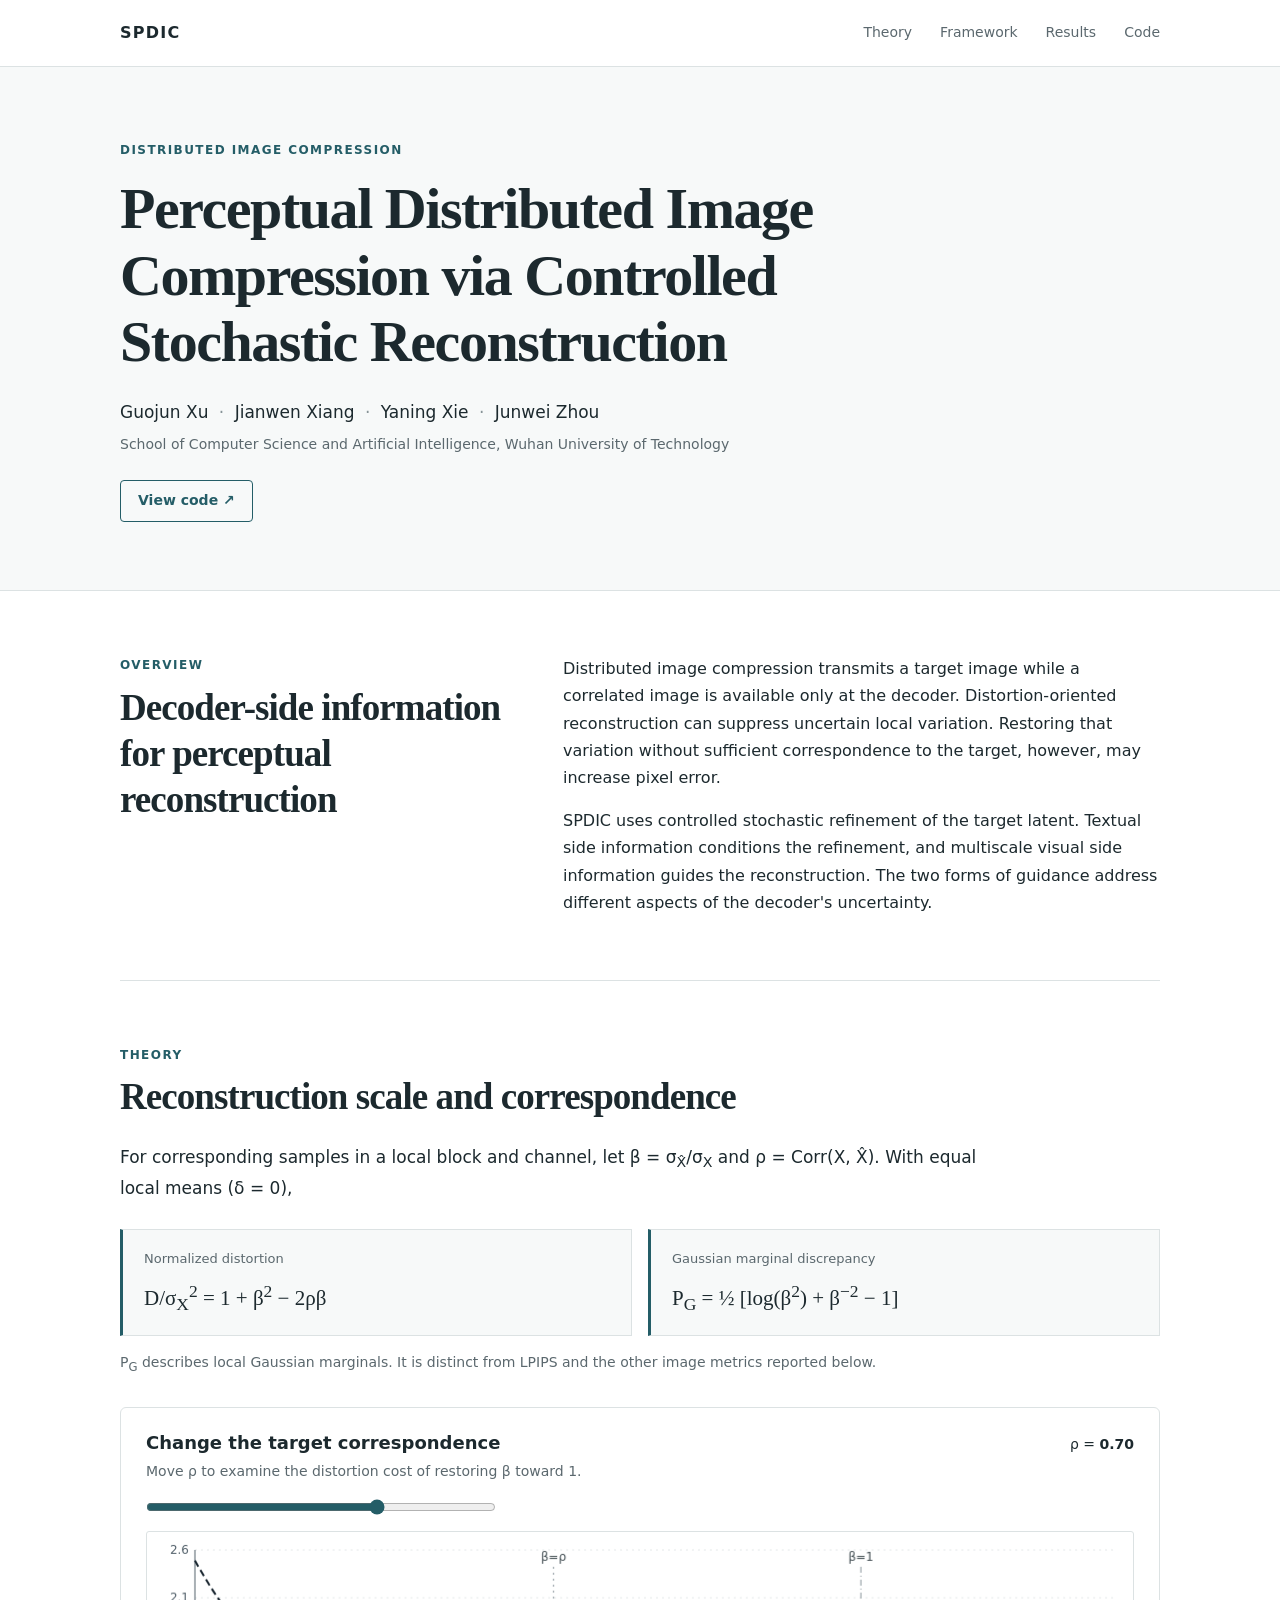
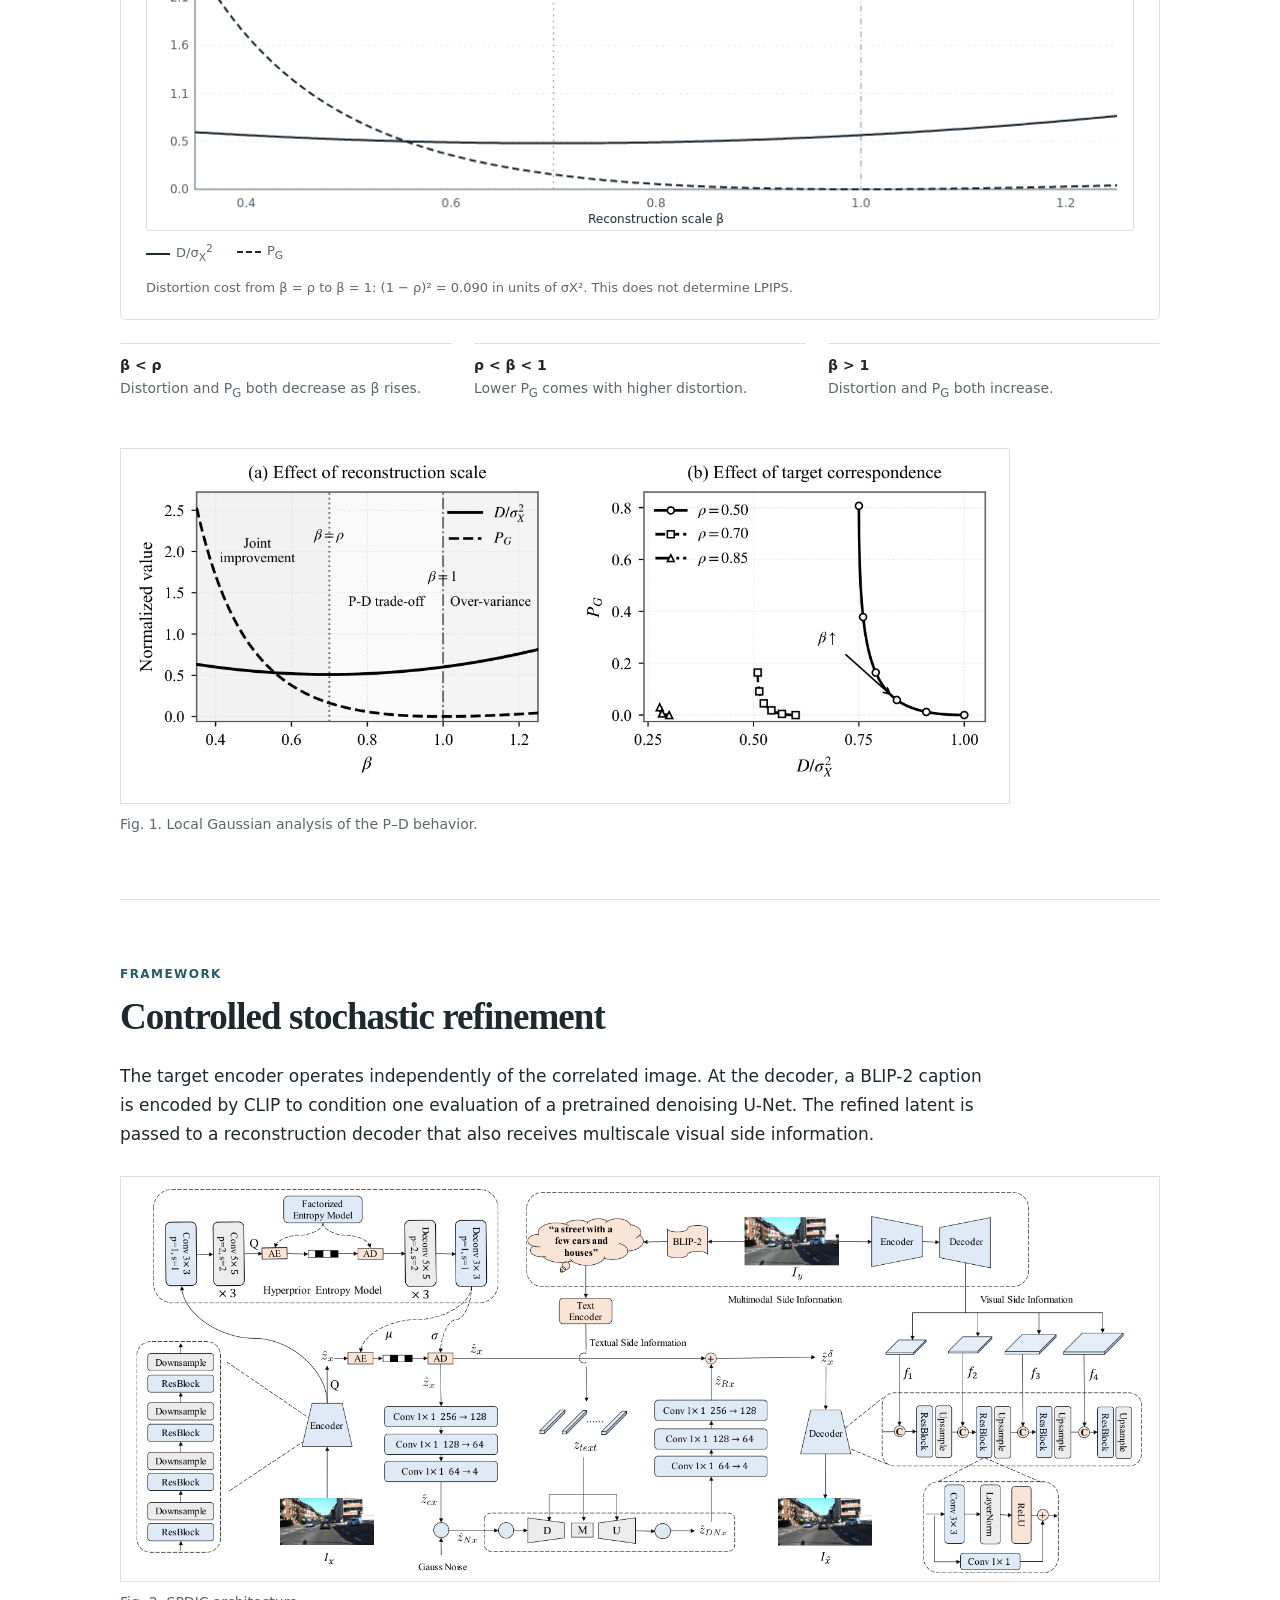
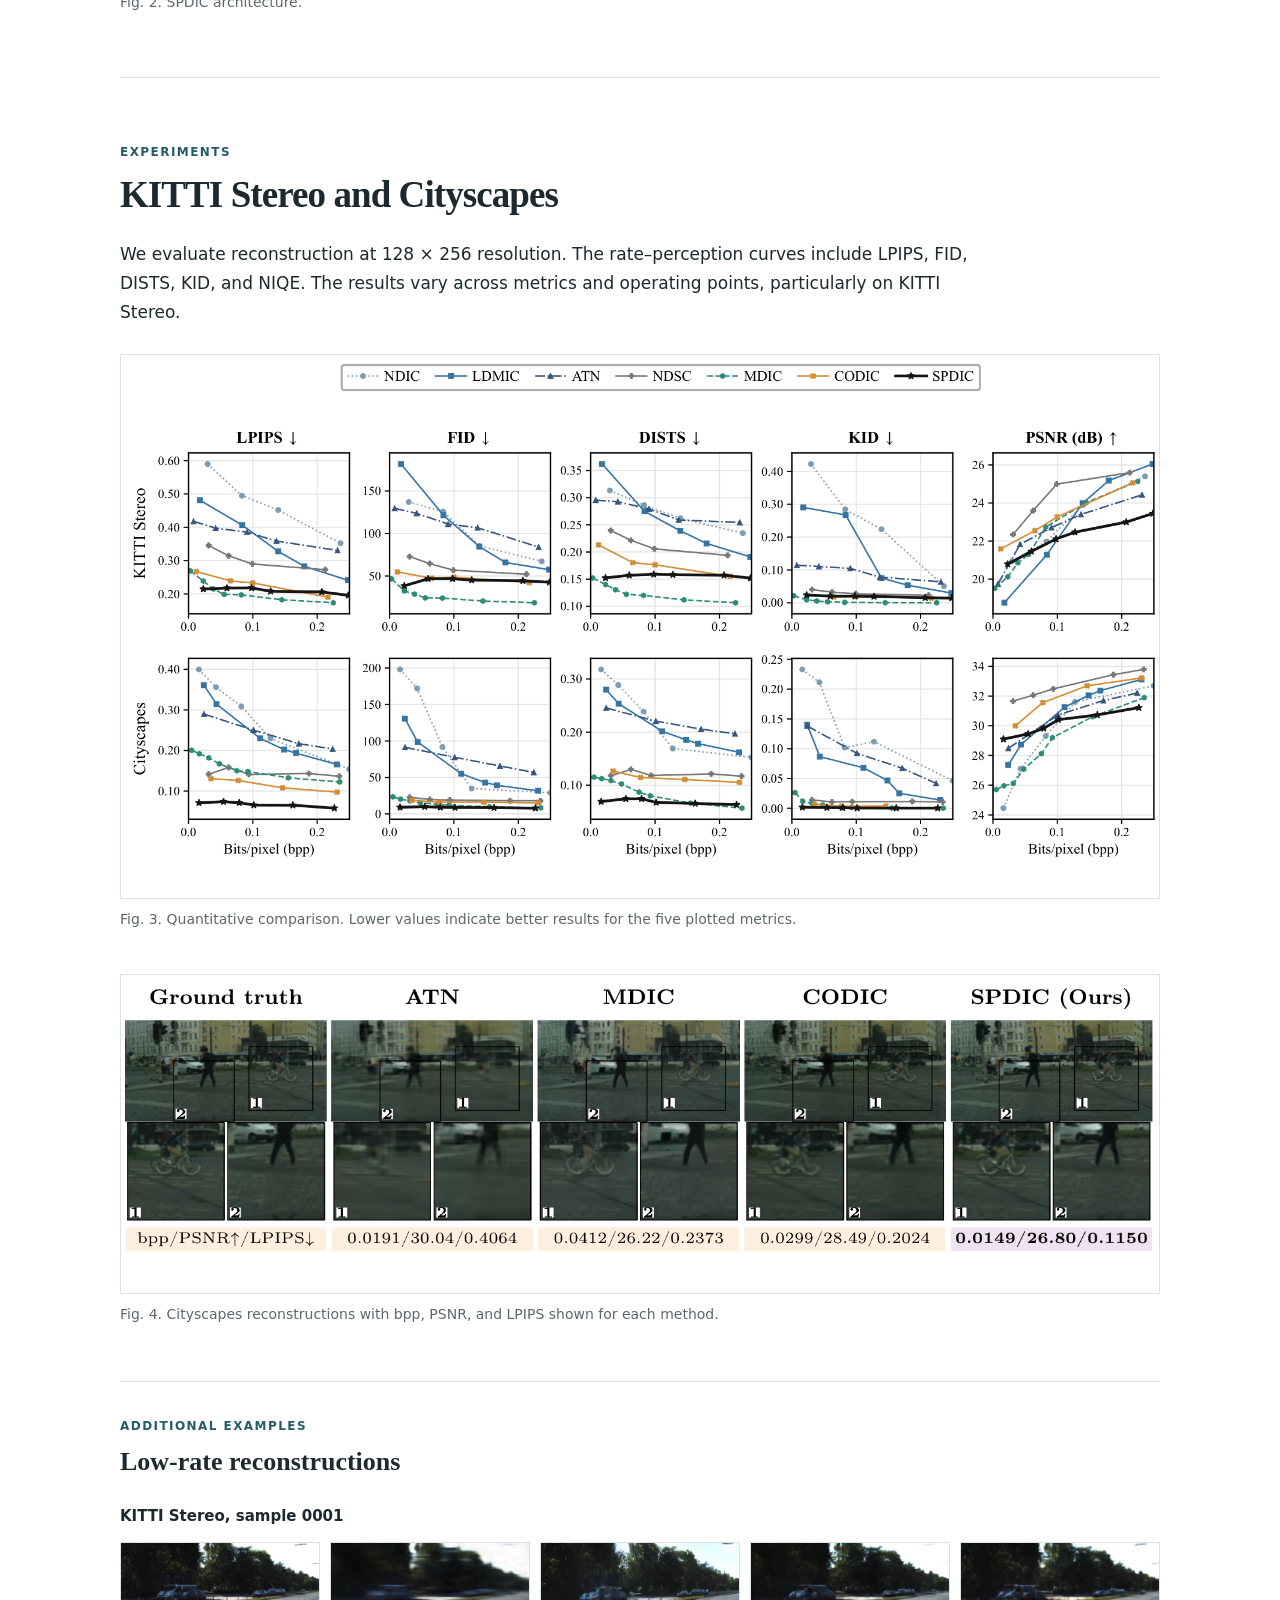
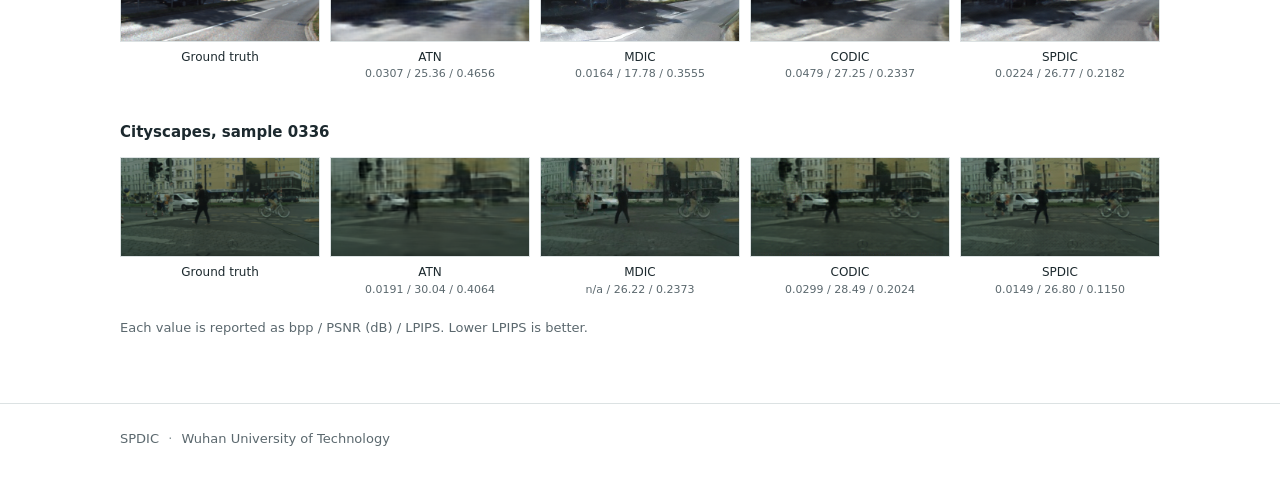
==== index.html @ 7377f552 "last submit" ====
<!doctype html>
<html lang="en">
<head>
  <meta charset="utf-8">
  <meta name="viewport" content="width=device-width, initial-scale=1">
  <meta name="description" content="SPDIC: perceptual distributed image compression with controlled stochastic reconstruction.">
  <title>SPDIC | Perceptual Distributed Image Compression</title>
  <link rel="stylesheet" href="style.css">
</head>
<body>
  <header class="site-header">
    <nav class="container nav" aria-label="Main navigation">
      <a class="brand" href="#top">SPDIC</a>
      <div class="nav-links">
        <a href="#theory">Theory</a>
        <a href="#framework">Framework</a>
        <a href="#results">Results</a>
        <a href="https://github.com/Mommqq/SPDIC">Code</a>
      </div>
    </nav>
  </header>

  <main id="top">
    <section class="hero">
      <div class="container hero-inner">
        <p class="kicker">Distributed image compression</p>
        <h1>Perceptual Distributed Image Compression via Controlled Stochastic Reconstruction</h1>
        <p class="authors">Guojun Xu <span>·</span> Jianwen Xiang <span>·</span> Yaning Xie <span>·</span> Junwei Zhou</p>
        <p class="affiliation">School of Computer Science and Artificial Intelligence, Wuhan University of Technology</p>
        <a class="button" href="https://github.com/Mommqq/SPDIC">View code <span aria-hidden="true">↗</span></a>
      </div>
    </section>

    <div class="container">
      <section class="section overview" aria-labelledby="overview-title">
        <div class="section-heading"><span class="section-label">Overview</span><h2 id="overview-title">Decoder-side information for perceptual reconstruction</h2></div>
        <div class="section-body">
          <p>Distributed image compression transmits a target image while a correlated image is available only at the decoder. Distortion-oriented reconstruction can suppress uncertain local variation. Restoring that variation without sufficient correspondence to the target, however, may increase pixel error.</p>
          <p>SPDIC uses controlled stochastic refinement of the target latent. Textual side information conditions the refinement, and multiscale visual side information guides the reconstruction. The two forms of guidance address different aspects of the decoder's uncertainty.</p>
        </div>
      </section>

      <section id="theory" class="section" aria-labelledby="theory-title">
        <div class="section-heading"><span class="section-label">Theory</span><h2 id="theory-title">Reconstruction scale and correspondence</h2></div>
        <p class="lead">For corresponding samples in a local block and channel, let β = σ<sub>X̂</sub>/σ<sub>X</sub> and ρ = Corr(X, X̂). With equal local means (δ = 0),</p>
        <div class="equations">
          <div class="equation"><span>Normalized distortion</span><div>D/σ<sub>X</sub><sup>2</sup> = 1 + β<sup>2</sup> − 2ρβ</div></div>
          <div class="equation"><span>Gaussian marginal discrepancy</span><div>P<sub>G</sub> = ½ [log(β<sup>2</sup>) + β<sup>−2</sup> − 1]</div></div>
        </div>
        <p class="measure-note">P<sub>G</sub> describes local Gaussian marginals. It is distinct from LPIPS and the other image metrics reported below.</p>

        <div class="analysis-card">
          <div class="analysis-header">
            <div><h3>Change the target correspondence</h3><p>Move ρ to examine the distortion cost of restoring β toward 1.</p></div>
            <label for="rho">ρ = <strong id="rhoValue">0.70</strong></label>
          </div>
          <input id="rho" type="range" min="0.30" max="0.90" step="0.01" value="0.70">
          <canvas id="theoryPlot" role="img" aria-label="Normalized distortion and local Gaussian discrepancy as functions of beta"></canvas>
          <div class="plot-key"><span><i></i>D/σ<sub>X</sub><sup>2</sup></span><span><i class="dash"></i>P<sub>G</sub></span></div>
          <p id="cost" class="cost"></p>
        </div>

        <div class="regimes">
          <p><strong>β &lt; ρ</strong><br>Distortion and P<sub>G</sub> both decrease as β rises.</p>
          <p><strong>ρ &lt; β &lt; 1</strong><br>Lower P<sub>G</sub> comes with higher distortion.</p>
          <p><strong>β &gt; 1</strong><br>Distortion and P<sub>G</sub> both increase.</p>
        </div>
        <figure class="paper-figure compact">
          <img src="assets/figure1.png" alt="Local Gaussian analysis of reconstruction scale and correspondence" loading="lazy">
          <figcaption>Fig. 1. Local Gaussian analysis of the P–D behavior.</figcaption>
        </figure>
      </section>

      <section id="framework" class="section" aria-labelledby="framework-title">
        <div class="section-heading"><span class="section-label">Framework</span><h2 id="framework-title">Controlled stochastic refinement</h2></div>
        <p class="lead">The target encoder operates independently of the correlated image. At the decoder, a BLIP-2 caption is encoded by CLIP to condition one evaluation of a pretrained denoising U-Net. The refined latent is passed to a reconstruction decoder that also receives multiscale visual side information.</p>
        <figure class="paper-figure">
          <img src="assets/figure2.png" alt="SPDIC encoder and decoder architecture" loading="lazy">
          <figcaption>Fig. 2. SPDIC architecture.</figcaption>
        </figure>
      </section>

      <section id="results" class="section" aria-labelledby="results-title">
        <div class="section-heading"><span class="section-label">Experiments</span><h2 id="results-title">KITTI Stereo and Cityscapes</h2></div>
        <p class="lead">We evaluate reconstruction at 128 × 256 resolution. The rate–perception curves include LPIPS, FID, DISTS, KID, and NIQE. The results vary across metrics and operating points, particularly on KITTI Stereo.</p>
        <figure class="paper-figure">
          <img src="assets/figure3.png" alt="Rate–perception comparison on KITTI Stereo and Cityscapes" loading="lazy">
          <figcaption>Fig. 3. Quantitative comparison. Lower values indicate better results for the five plotted metrics.</figcaption>
        </figure>
        <figure class="paper-figure">
          <img src="assets/figure4.png" alt="Cityscapes reconstruction comparison with ATN, MDIC, CODIC, and SPDIC" loading="lazy">
          <figcaption>Fig. 4. Cityscapes reconstructions with bpp, PSNR, and LPIPS shown for each method.</figcaption>
        </figure>

        <div class="qualitative-section">
          <div class="section-heading"><span class="section-label">Additional examples</span><h3>Low-rate reconstructions</h3></div>
          <div class="qualitative-group">
            <p class="qualitative-title">KITTI Stereo, sample 0001</p>
            <div class="qualitative-grid">
              <figure><img src="assets/qualitative/kitti0001_gt.png" alt="KITTI Stereo sample 0001 ground truth" loading="lazy"><figcaption>Ground truth</figcaption></figure>
              <figure><img src="assets/qualitative/kitti0001_atn.png" alt="KITTI Stereo sample 0001 ATN reconstruction" loading="lazy"><figcaption>ATN<br><span>0.0307 / 25.36 / 0.4656</span></figcaption></figure>
              <figure><img src="assets/qualitative/kitti0001_mdic.png" alt="KITTI Stereo sample 0001 MDIC reconstruction" loading="lazy"><figcaption>MDIC<br><span>0.0164 / 17.78 / 0.3555</span></figcaption></figure>
              <figure><img src="assets/qualitative/kitti0001_codic.png" alt="KITTI Stereo sample 0001 CODIC reconstruction" loading="lazy"><figcaption>CODIC<br><span>0.0479 / 27.25 / 0.2337</span></figcaption></figure>
              <figure><img src="assets/qualitative/kitti0001_spdic.png" alt="KITTI Stereo sample 0001 SPDIC reconstruction" loading="lazy"><figcaption>SPDIC<br><span>0.0224 / 26.77 / 0.2182</span></figcaption></figure>
            </div>
          </div>
          <div class="qualitative-group">
            <p class="qualitative-title">Cityscapes, sample 0336</p>
            <div class="qualitative-grid">
              <figure><img src="assets/qualitative/city0336_gt.png" alt="Cityscapes sample 0336 ground truth" loading="lazy"><figcaption>Ground truth</figcaption></figure>
              <figure><img src="assets/qualitative/city0336_atn.png" alt="Cityscapes sample 0336 ATN reconstruction" loading="lazy"><figcaption>ATN<br><span>0.0191 / 30.04 / 0.4064</span></figcaption></figure>
              <figure><img src="assets/qualitative/city0336_mdic.png" alt="Cityscapes sample 0336 MDIC reconstruction" loading="lazy"><figcaption>MDIC<br><span>n/a / 26.22 / 0.2373</span></figcaption></figure>
              <figure><img src="assets/qualitative/city0336_codic.png" alt="Cityscapes sample 0336 CODIC reconstruction" loading="lazy"><figcaption>CODIC<br><span>0.0299 / 28.49 / 0.2024</span></figcaption></figure>
              <figure><img src="assets/qualitative/city0336_spdic.png" alt="Cityscapes sample 0336 SPDIC reconstruction" loading="lazy"><figcaption>SPDIC<br><span>0.0149 / 26.80 / 0.1150</span></figcaption></figure>
            </div>
          </div>
          <p class="qualitative-note">Each value is reported as bpp / PSNR (dB) / LPIPS. Lower LPIPS is better.</p>
        </div>
      </section>
    </div>
  </main>

  <footer class="footer"><div class="container">SPDIC <span>·</span> Wuhan University of Technology</div></footer>
  <script src="theory.js"></script>
</body>
</html>
---- style.css ----
:root {
  --ink: #1c292e;
  --muted: #5b686e;
  --line: #dce2e3;
  --accent: #245d67;
  --paper: #ffffff;
  --wash: #f7f9f9;
}

* { box-sizing: border-box; }
html { scroll-behavior: smooth; }
body { margin: 0; color: var(--ink); background: var(--paper); font: 16px/1.7 system-ui, -apple-system, "Segoe UI", sans-serif; }
a { color: var(--accent); }
.container { width: min(1040px, calc(100% - 48px)); margin: 0 auto; }

.site-header { background: var(--paper); border-bottom: 1px solid var(--line); }
.nav { display: flex; align-items: center; justify-content: space-between; gap: 20px; min-height: 66px; }
.brand { color: var(--ink); font-weight: 800; letter-spacing: .08em; text-decoration: none; }
.nav-links { display: flex; align-items: center; gap: 28px; flex-wrap: wrap; font-size: 14px; }
.nav-links a { color: var(--muted); text-decoration: none; }
.nav-links a:hover { color: var(--accent); }

.hero { background: var(--wash); border-bottom: 1px solid var(--line); }
.hero-inner { padding: 73px 0 68px; }
.kicker, .section-label { color: var(--accent); font-size: 12px; font-weight: 750; letter-spacing: .12em; text-transform: uppercase; }
.kicker { margin: 0 0 16px; }
h1, h2 { font-family: Georgia, "Times New Roman", serif; letter-spacing: -.025em; }
h1 { max-width: 900px; margin: 0 0 23px; font-size: clamp(36px, 4.6vw, 58px); font-weight: 700; line-height: 1.14; }
.authors { margin: 0; font-size: 17px; }
.authors span, .footer span { color: #879397; padding: 0 5px; }
.affiliation { margin: 6px 0 24px; color: var(--muted); font-size: 14px; }
.button { display: inline-block; padding: 8px 17px; border: 1px solid var(--accent); border-radius: 4px; color: var(--accent); font-size: 14px; font-weight: 650; text-decoration: none; }
.button:hover { background: var(--accent); color: white; }

.section { padding: 64px 0; border-bottom: 1px solid var(--line); }
.section:last-child { border-bottom: 0; }
.section-heading { margin-bottom: 22px; }
.section-label { display: block; margin-bottom: 9px; }
h2 { max-width: 820px; margin: 0; font-size: clamp(27px, 3.2vw, 37px); line-height: 1.25; }
h3 { margin: 0; font-size: 18px; line-height: 1.35; }
p { margin: 0 0 16px; }
.lead { max-width: 870px; font-size: 17px; }
.overview { display: grid; grid-template-columns: 1fr 1.5fr; gap: 45px; }
.overview .section-heading { margin: 0; }
.section-body { max-width: 690px; }
.section-body p:last-child { margin-bottom: 0; }

.equations { display: grid; grid-template-columns: 1fr 1fr; gap: 16px; margin: 26px 0 15px; }
.equation { padding: 18px 21px; border: 1px solid var(--line); border-left: 3px solid var(--accent); background: var(--wash); }
.equation span { display: block; margin-bottom: 8px; color: var(--muted); font-size: 13px; }
.equation div { font: 21px/1.5 Georgia, "Times New Roman", serif; white-space: nowrap; overflow-x: auto; }
.measure-note { color: var(--muted); font-size: 14px; }

.analysis-card { margin: 29px 0 23px; padding: 23px 25px 19px; border: 1px solid var(--line); border-radius: 6px; }
.analysis-header { display: flex; align-items: flex-start; justify-content: space-between; gap: 20px; }
.analysis-header p { margin: 5px 0 12px; color: var(--muted); font-size: 14px; }
.analysis-header label { flex: none; margin-top: 2px; font-size: 14px; }
.analysis-card input[type=range] { display: block; width: min(350px, 100%); margin: 3px 0 16px; accent-color: var(--accent); }
#theoryPlot { display: block; width: 100%; height: 300px; border: 1px solid var(--line); border-radius: 3px; }
.plot-key { display: flex; gap: 24px; margin: 9px 0 0; color: var(--muted); font-size: 13px; }
.plot-key i { display: inline-block; width: 24px; margin-right: 6px; border-top: 2px solid var(--ink); vertical-align: middle; }
.plot-key i.dash { border-top-style: dashed; }
.cost { margin: 10px 0 0; color: var(--muted); font-size: 13px; }
.regimes { display: grid; grid-template-columns: repeat(3, 1fr); gap: 22px; margin: 20px 0 28px; }
.regimes p { padding-top: 10px; border-top: 1px solid var(--line); color: var(--muted); font-size: 14px; }
.regimes strong { color: var(--ink); }

.paper-figure { margin: 28px 0 0; }
.paper-figure + .paper-figure { margin-top: 44px; }
.paper-figure.compact { max-width: 890px; }
.paper-figure img { display: block; width: 100%; height: auto; border: 1px solid var(--line); background: white; }
figcaption { margin-top: 10px; color: var(--muted); font-size: 14px; line-height: 1.5; }
.qualitative-section { margin-top: 56px; padding-top: 34px; border-top: 1px solid var(--line); }
.qualitative-section .section-heading { margin-bottom: 26px; }
.qualitative-section h3 { font: 700 26px/1.25 Georgia, "Times New Roman", serif; }
.qualitative-group + .qualitative-group { margin-top: 38px; }
.qualitative-title { margin: 0 0 12px; color: var(--ink); font-size: 15px; font-weight: 650; }
.qualitative-grid { display: grid; grid-template-columns: repeat(5, 1fr); gap: 10px; }
.qualitative-grid figure { margin: 0; min-width: 0; }
.qualitative-grid img { display: block; width: 100%; aspect-ratio: 2 / 1; object-fit: cover; border: 1px solid var(--line); background: white; }
.qualitative-grid figcaption { margin-top: 7px; color: var(--ink); font-size: 12px; line-height: 1.35; text-align: center; }
.qualitative-grid figcaption span { color: var(--muted); font-size: 11px; white-space: nowrap; }
.qualitative-note { margin: 20px 0 0; color: var(--muted); font-size: 13px; }
.footer { border-top: 1px solid var(--line); color: var(--muted); font-size: 13px; }
.footer .container { padding: 24px 0 36px; }

@media (max-width: 760px) {
  .container { width: min(100% - 32px, 1040px); }
  .nav { align-items: flex-start; padding: 15px 0; }
  .nav-links { gap: 13px; }
  .hero-inner { padding: 51px 0 48px; }
  .section { padding: 47px 0; }
  .overview, .equations, .regimes { grid-template-columns: 1fr; gap: 14px; }
  .qualitative-grid { grid-template-columns: repeat(2, 1fr); gap: 16px 10px; }
  .analysis-card { padding: 18px; }
  .analysis-header { display: block; }
  .analysis-header label { display: block; margin-bottom: 8px; }
}

@media (prefers-reduced-motion: reduce) { html { scroll-behavior: auto; } }
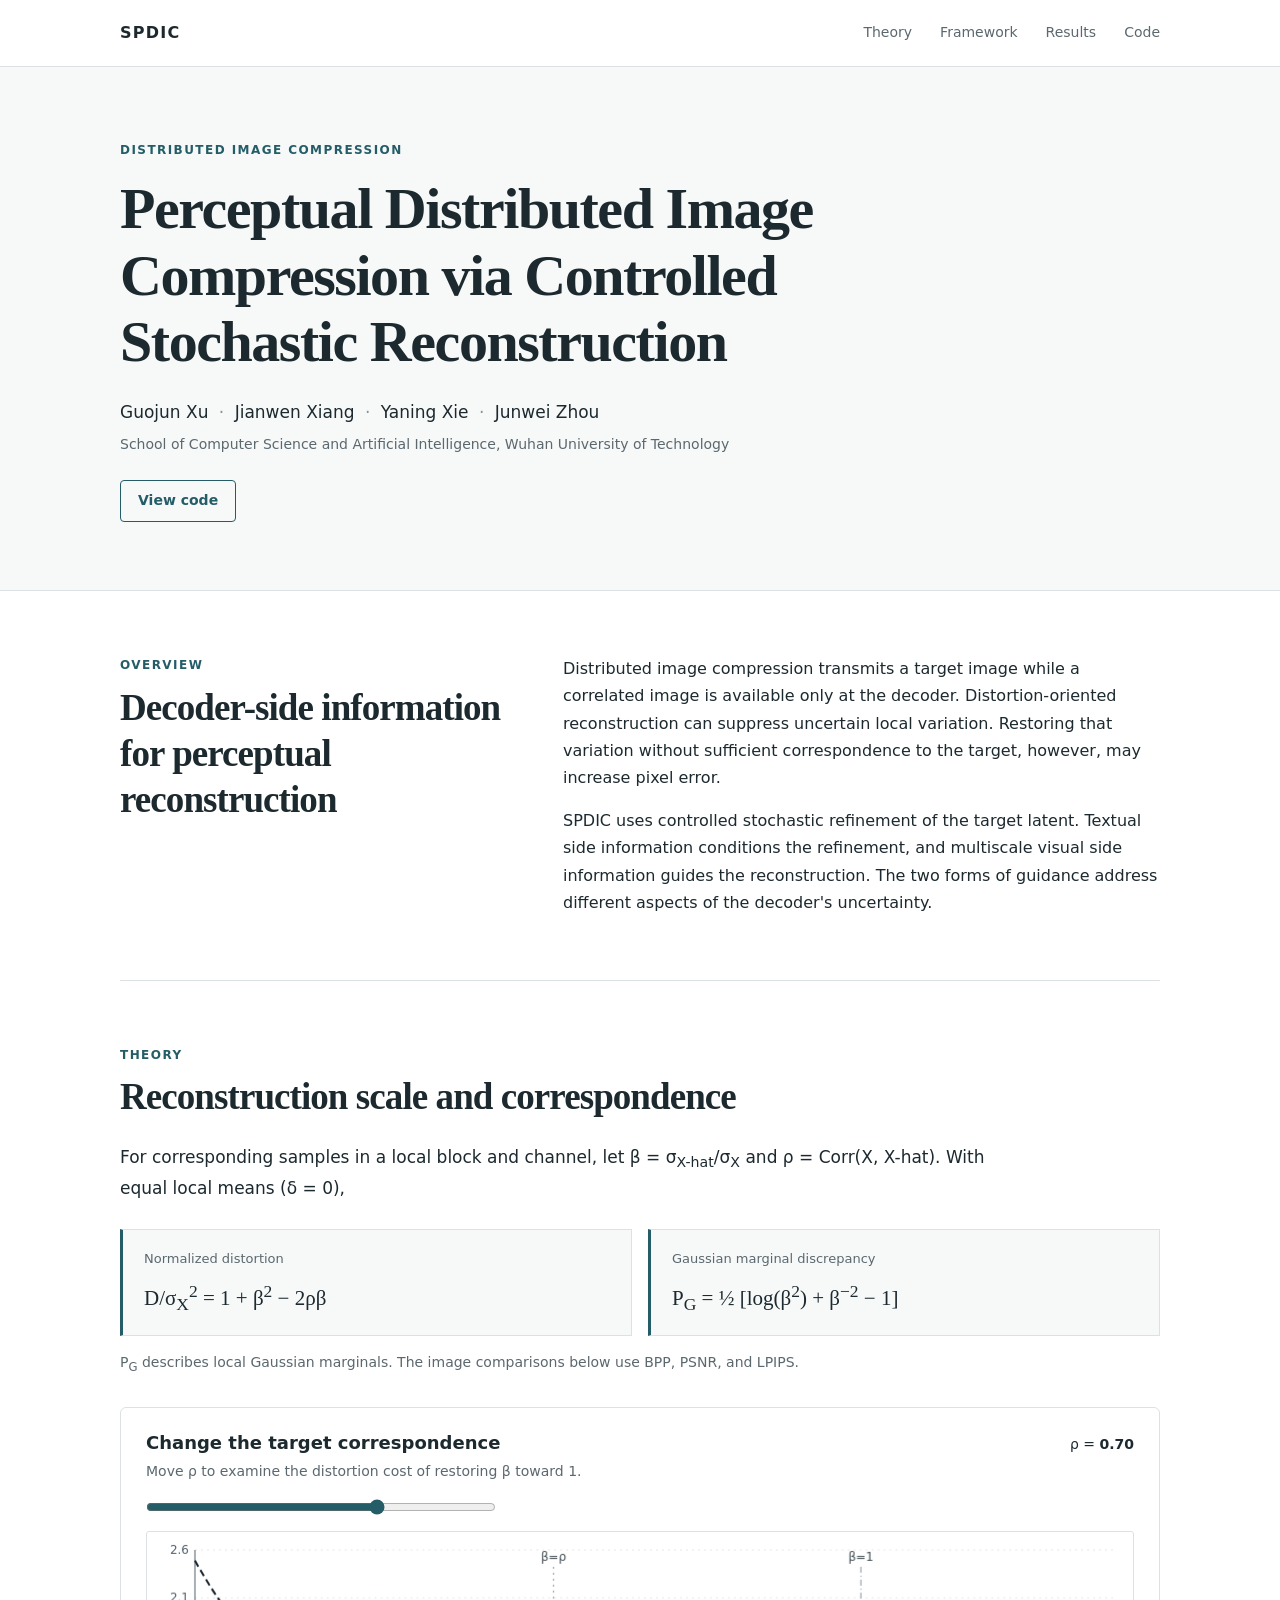
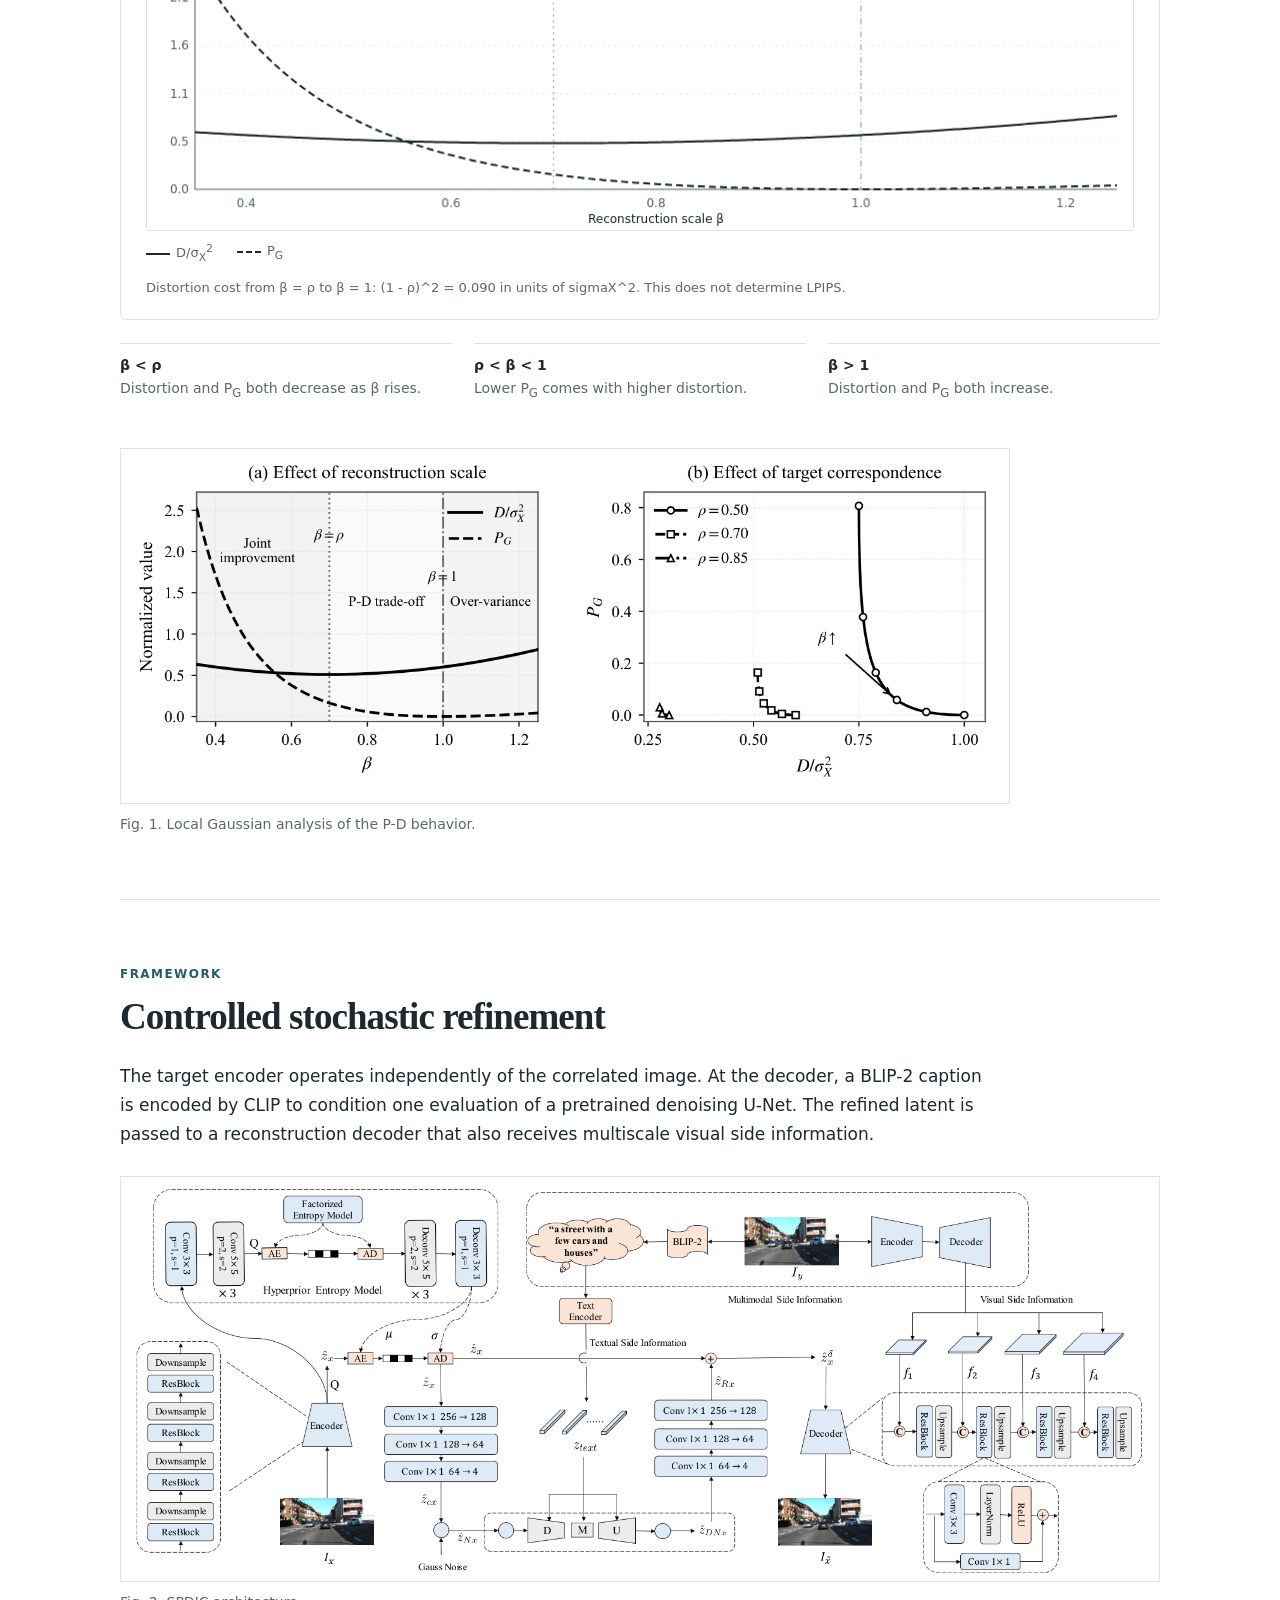
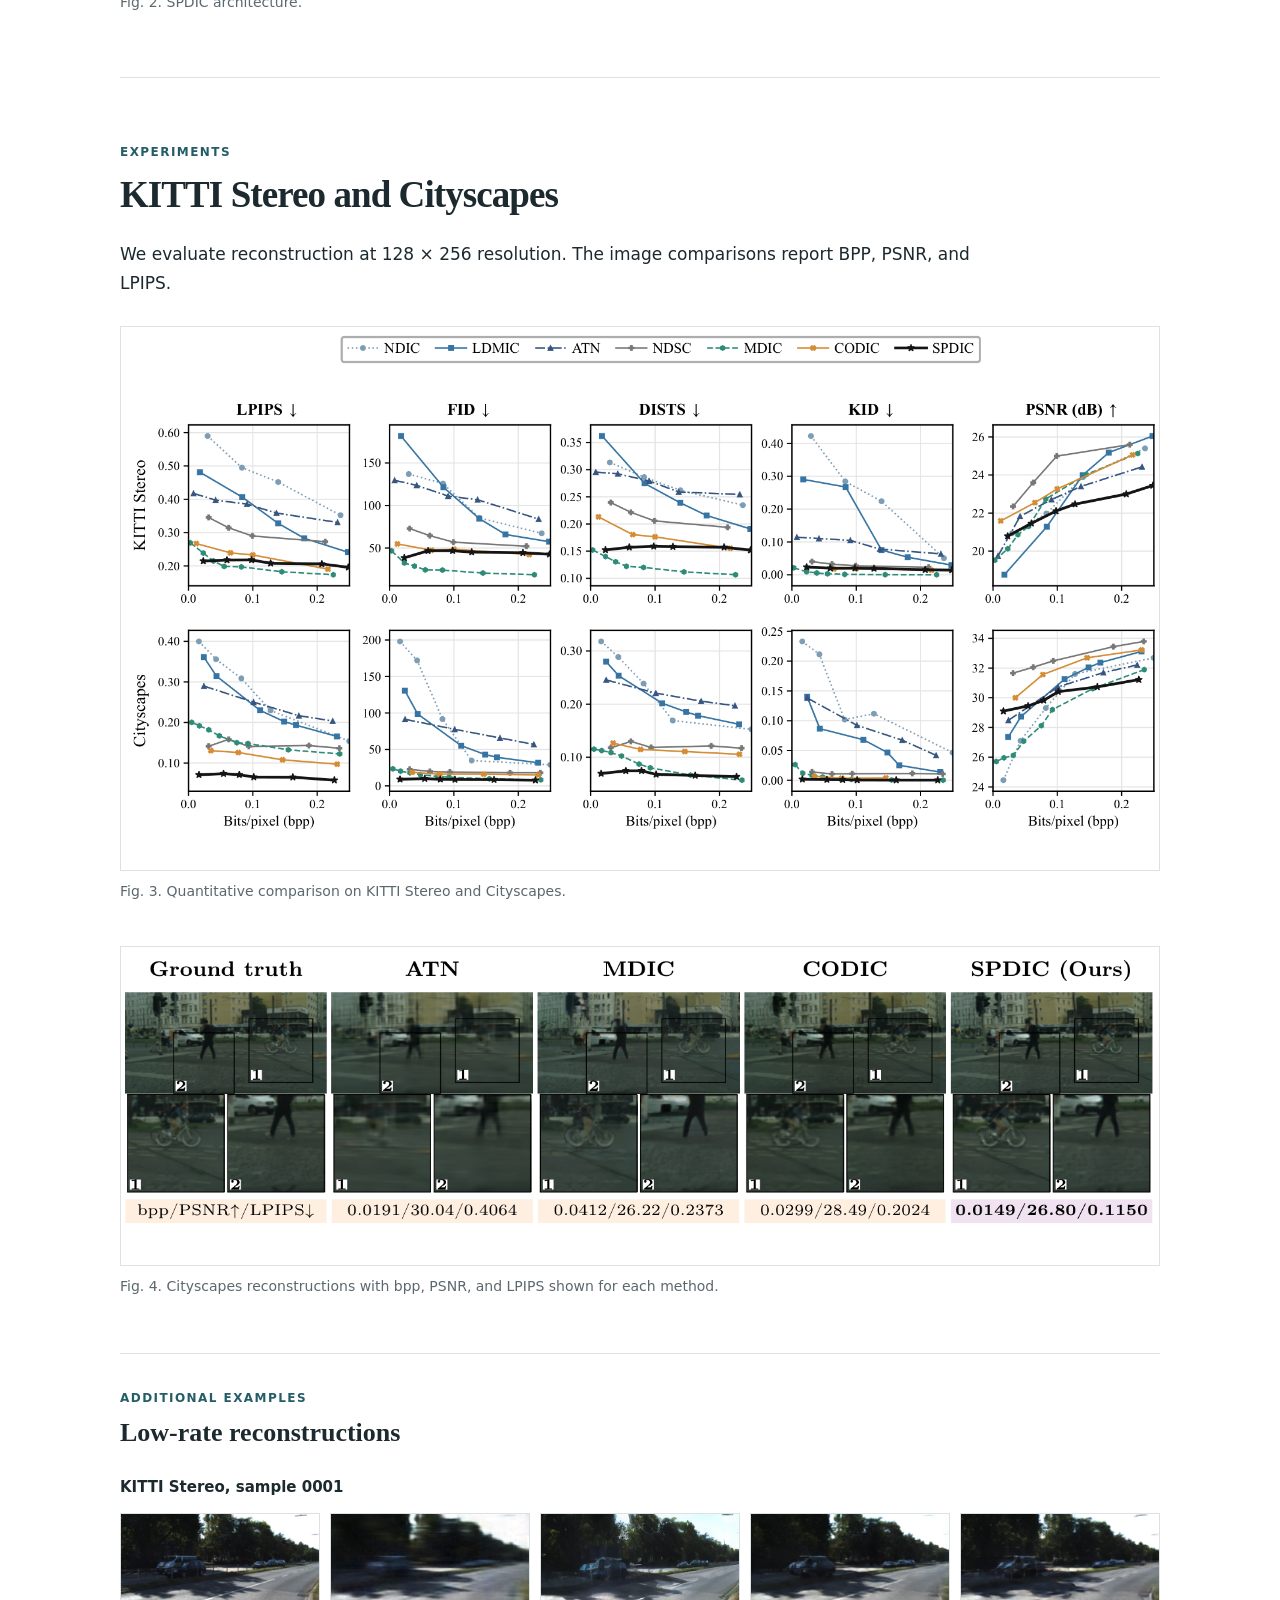
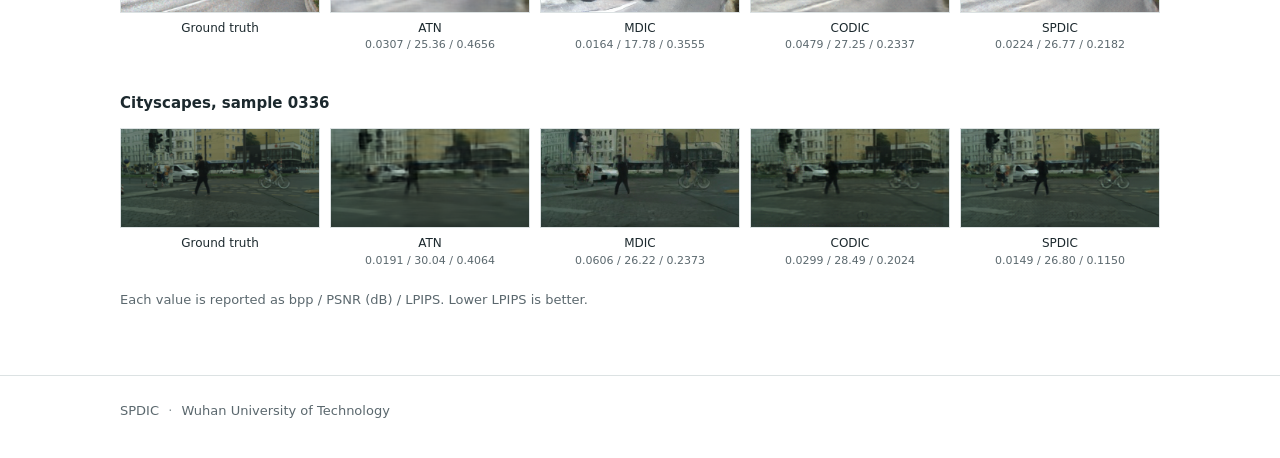
==== commit 799397e0: "last submit" ====
--- a/index.html
+++ b/index.html
@@ -1,126 +1,126 @@
-<!doctype html>
-<html lang="en">
-<head>
-  <meta charset="utf-8">
-  <meta name="viewport" content="width=device-width, initial-scale=1">
-  <meta name="description" content="SPDIC: perceptual distributed image compression with controlled stochastic reconstruction.">
-  <title>SPDIC | Perceptual Distributed Image Compression</title>
-  <link rel="stylesheet" href="style.css">
-</head>
-<body>
-  <header class="site-header">
-    <nav class="container nav" aria-label="Main navigation">
-      <a class="brand" href="#top">SPDIC</a>
-      <div class="nav-links">
-        <a href="#theory">Theory</a>
-        <a href="#framework">Framework</a>
-        <a href="#results">Results</a>
-        <a href="https://github.com/Mommqq/SPDIC">Code</a>
-      </div>
-    </nav>
-  </header>
-
-  <main id="top">
-    <section class="hero">
-      <div class="container hero-inner">
-        <p class="kicker">Distributed image compression</p>
-        <h1>Perceptual Distributed Image Compression via Controlled Stochastic Reconstruction</h1>
-        <p class="authors">Guojun Xu <span>·</span> Jianwen Xiang <span>·</span> Yaning Xie <span>·</span> Junwei Zhou</p>
-        <p class="affiliation">School of Computer Science and Artificial Intelligence, Wuhan University of Technology</p>
-        <a class="button" href="https://github.com/Mommqq/SPDIC">View code <span aria-hidden="true">↗</span></a>
-      </div>
-    </section>
-
-    <div class="container">
-      <section class="section overview" aria-labelledby="overview-title">
-        <div class="section-heading"><span class="section-label">Overview</span><h2 id="overview-title">Decoder-side information for perceptual reconstruction</h2></div>
-        <div class="section-body">
-          <p>Distributed image compression transmits a target image while a correlated image is available only at the decoder. Distortion-oriented reconstruction can suppress uncertain local variation. Restoring that variation without sufficient correspondence to the target, however, may increase pixel error.</p>
-          <p>SPDIC uses controlled stochastic refinement of the target latent. Textual side information conditions the refinement, and multiscale visual side information guides the reconstruction. The two forms of guidance address different aspects of the decoder's uncertainty.</p>
-        </div>
-      </section>
-
-      <section id="theory" class="section" aria-labelledby="theory-title">
-        <div class="section-heading"><span class="section-label">Theory</span><h2 id="theory-title">Reconstruction scale and correspondence</h2></div>
-        <p class="lead">For corresponding samples in a local block and channel, let β = σ<sub>X̂</sub>/σ<sub>X</sub> and ρ = Corr(X, X̂). With equal local means (δ = 0),</p>
-        <div class="equations">
-          <div class="equation"><span>Normalized distortion</span><div>D/σ<sub>X</sub><sup>2</sup> = 1 + β<sup>2</sup> − 2ρβ</div></div>
-          <div class="equation"><span>Gaussian marginal discrepancy</span><div>P<sub>G</sub> = ½ [log(β<sup>2</sup>) + β<sup>−2</sup> − 1]</div></div>
-        </div>
-        <p class="measure-note">P<sub>G</sub> describes local Gaussian marginals. It is distinct from LPIPS and the other image metrics reported below.</p>
-
-        <div class="analysis-card">
-          <div class="analysis-header">
-            <div><h3>Change the target correspondence</h3><p>Move ρ to examine the distortion cost of restoring β toward 1.</p></div>
-            <label for="rho">ρ = <strong id="rhoValue">0.70</strong></label>
-          </div>
-          <input id="rho" type="range" min="0.30" max="0.90" step="0.01" value="0.70">
-          <canvas id="theoryPlot" role="img" aria-label="Normalized distortion and local Gaussian discrepancy as functions of beta"></canvas>
-          <div class="plot-key"><span><i></i>D/σ<sub>X</sub><sup>2</sup></span><span><i class="dash"></i>P<sub>G</sub></span></div>
-          <p id="cost" class="cost"></p>
-        </div>
-
-        <div class="regimes">
-          <p><strong>β &lt; ρ</strong><br>Distortion and P<sub>G</sub> both decrease as β rises.</p>
-          <p><strong>ρ &lt; β &lt; 1</strong><br>Lower P<sub>G</sub> comes with higher distortion.</p>
-          <p><strong>β &gt; 1</strong><br>Distortion and P<sub>G</sub> both increase.</p>
-        </div>
-        <figure class="paper-figure compact">
-          <img src="assets/figure1.png" alt="Local Gaussian analysis of reconstruction scale and correspondence" loading="lazy">
-          <figcaption>Fig. 1. Local Gaussian analysis of the P–D behavior.</figcaption>
-        </figure>
-      </section>
-
-      <section id="framework" class="section" aria-labelledby="framework-title">
-        <div class="section-heading"><span class="section-label">Framework</span><h2 id="framework-title">Controlled stochastic refinement</h2></div>
-        <p class="lead">The target encoder operates independently of the correlated image. At the decoder, a BLIP-2 caption is encoded by CLIP to condition one evaluation of a pretrained denoising U-Net. The refined latent is passed to a reconstruction decoder that also receives multiscale visual side information.</p>
-        <figure class="paper-figure">
-          <img src="assets/figure2.png" alt="SPDIC encoder and decoder architecture" loading="lazy">
-          <figcaption>Fig. 2. SPDIC architecture.</figcaption>
-        </figure>
-      </section>
-
-      <section id="results" class="section" aria-labelledby="results-title">
-        <div class="section-heading"><span class="section-label">Experiments</span><h2 id="results-title">KITTI Stereo and Cityscapes</h2></div>
-        <p class="lead">We evaluate reconstruction at 128 × 256 resolution. The rate–perception curves include LPIPS, FID, DISTS, KID, and NIQE. The results vary across metrics and operating points, particularly on KITTI Stereo.</p>
-        <figure class="paper-figure">
-          <img src="assets/figure3.png" alt="Rate–perception comparison on KITTI Stereo and Cityscapes" loading="lazy">
-          <figcaption>Fig. 3. Quantitative comparison. Lower values indicate better results for the five plotted metrics.</figcaption>
-        </figure>
-        <figure class="paper-figure">
-          <img src="assets/figure4.png" alt="Cityscapes reconstruction comparison with ATN, MDIC, CODIC, and SPDIC" loading="lazy">
-          <figcaption>Fig. 4. Cityscapes reconstructions with bpp, PSNR, and LPIPS shown for each method.</figcaption>
-        </figure>
-
-        <div class="qualitative-section">
-          <div class="section-heading"><span class="section-label">Additional examples</span><h3>Low-rate reconstructions</h3></div>
-          <div class="qualitative-group">
-            <p class="qualitative-title">KITTI Stereo, sample 0001</p>
-            <div class="qualitative-grid">
-              <figure><img src="assets/qualitative/kitti0001_gt.png" alt="KITTI Stereo sample 0001 ground truth" loading="lazy"><figcaption>Ground truth</figcaption></figure>
-              <figure><img src="assets/qualitative/kitti0001_atn.png" alt="KITTI Stereo sample 0001 ATN reconstruction" loading="lazy"><figcaption>ATN<br><span>0.0307 / 25.36 / 0.4656</span></figcaption></figure>
-              <figure><img src="assets/qualitative/kitti0001_mdic.png" alt="KITTI Stereo sample 0001 MDIC reconstruction" loading="lazy"><figcaption>MDIC<br><span>0.0164 / 17.78 / 0.3555</span></figcaption></figure>
-              <figure><img src="assets/qualitative/kitti0001_codic.png" alt="KITTI Stereo sample 0001 CODIC reconstruction" loading="lazy"><figcaption>CODIC<br><span>0.0479 / 27.25 / 0.2337</span></figcaption></figure>
-              <figure><img src="assets/qualitative/kitti0001_spdic.png" alt="KITTI Stereo sample 0001 SPDIC reconstruction" loading="lazy"><figcaption>SPDIC<br><span>0.0224 / 26.77 / 0.2182</span></figcaption></figure>
-            </div>
-          </div>
-          <div class="qualitative-group">
-            <p class="qualitative-title">Cityscapes, sample 0336</p>
-            <div class="qualitative-grid">
-              <figure><img src="assets/qualitative/city0336_gt.png" alt="Cityscapes sample 0336 ground truth" loading="lazy"><figcaption>Ground truth</figcaption></figure>
-              <figure><img src="assets/qualitative/city0336_atn.png" alt="Cityscapes sample 0336 ATN reconstruction" loading="lazy"><figcaption>ATN<br><span>0.0191 / 30.04 / 0.4064</span></figcaption></figure>
-              <figure><img src="assets/qualitative/city0336_mdic.png" alt="Cityscapes sample 0336 MDIC reconstruction" loading="lazy"><figcaption>MDIC<br><span>n/a / 26.22 / 0.2373</span></figcaption></figure>
-              <figure><img src="assets/qualitative/city0336_codic.png" alt="Cityscapes sample 0336 CODIC reconstruction" loading="lazy"><figcaption>CODIC<br><span>0.0299 / 28.49 / 0.2024</span></figcaption></figure>
-              <figure><img src="assets/qualitative/city0336_spdic.png" alt="Cityscapes sample 0336 SPDIC reconstruction" loading="lazy"><figcaption>SPDIC<br><span>0.0149 / 26.80 / 0.1150</span></figcaption></figure>
-            </div>
-          </div>
-          <p class="qualitative-note">Each value is reported as bpp / PSNR (dB) / LPIPS. Lower LPIPS is better.</p>
-        </div>
-      </section>
-    </div>
-  </main>
-
-  <footer class="footer"><div class="container">SPDIC <span>·</span> Wuhan University of Technology</div></footer>
-  <script src="theory.js"></script>
-</body>
-</html>
+<!doctype html>
+<html lang="en">
+<head>
+  <meta charset="utf-8">
+  <meta name="viewport" content="width=device-width, initial-scale=1">
+  <meta name="description" content="SPDIC: perceptual distributed image compression with controlled stochastic reconstruction.">
+  <title>SPDIC | Perceptual Distributed Image Compression</title>
+  <link rel="stylesheet" href="style.css">
+</head>
+<body>
+  <header class="site-header">
+    <nav class="container nav" aria-label="Main navigation">
+      <a class="brand" href="#top">SPDIC</a>
+      <div class="nav-links">
+        <a href="#theory">Theory</a>
+        <a href="#framework">Framework</a>
+        <a href="#results">Results</a>
+        <a href="https://github.com/Mommqq/SPDIC">Code</a>
+      </div>
+    </nav>
+  </header>
+
+  <main id="top">
+    <section class="hero">
+      <div class="container hero-inner">
+        <p class="kicker">Distributed image compression</p>
+        <h1>Perceptual Distributed Image Compression via Controlled Stochastic Reconstruction</h1>
+        <p class="authors">Guojun Xu <span>&middot;</span> Jianwen Xiang <span>&middot;</span> Yaning Xie <span>&middot;</span> Junwei Zhou</p>
+        <p class="affiliation">School of Computer Science and Artificial Intelligence, Wuhan University of Technology</p>
+        <a class="button" href="https://github.com/Mommqq/SPDIC">View code</a>
+      </div>
+    </section>
+
+    <div class="container">
+      <section class="section overview" aria-labelledby="overview-title">
+        <div class="section-heading"><span class="section-label">Overview</span><h2 id="overview-title">Decoder-side information for perceptual reconstruction</h2></div>
+        <div class="section-body">
+          <p>Distributed image compression transmits a target image while a correlated image is available only at the decoder. Distortion-oriented reconstruction can suppress uncertain local variation. Restoring that variation without sufficient correspondence to the target, however, may increase pixel error.</p>
+          <p>SPDIC uses controlled stochastic refinement of the target latent. Textual side information conditions the refinement, and multiscale visual side information guides the reconstruction. The two forms of guidance address different aspects of the decoder's uncertainty.</p>
+        </div>
+      </section>
+
+      <section id="theory" class="section" aria-labelledby="theory-title">
+        <div class="section-heading"><span class="section-label">Theory</span><h2 id="theory-title">Reconstruction scale and correspondence</h2></div>
+        <p class="lead">For corresponding samples in a local block and channel, let &beta; = &sigma;<sub>X-hat</sub>/&sigma;<sub>X</sub> and &rho; = Corr(X, X-hat). With equal local means (&delta; = 0),</p>
+        <div class="equations">
+          <div class="equation"><span>Normalized distortion</span><div>D/&sigma;<sub>X</sub><sup>2</sup> = 1 + &beta;<sup>2</sup> &minus; 2&rho;&beta;</div></div>
+          <div class="equation"><span>Gaussian marginal discrepancy</span><div>P<sub>G</sub> = &frac12; [log(&beta;<sup>2</sup>) + &beta;<sup>&minus;2</sup> &minus; 1]</div></div>
+        </div>
+        <p class="measure-note">P<sub>G</sub> describes local Gaussian marginals. The image comparisons below use BPP, PSNR, and LPIPS.</p>
+
+        <div class="analysis-card">
+          <div class="analysis-header">
+            <div><h3>Change the target correspondence</h3><p>Move &rho; to examine the distortion cost of restoring &beta; toward 1.</p></div>
+            <label for="rho">&rho; = <strong id="rhoValue">0.70</strong></label>
+          </div>
+          <input id="rho" type="range" min="0.30" max="0.90" step="0.01" value="0.70">
+          <canvas id="theoryPlot" role="img" aria-label="Normalized distortion and local Gaussian discrepancy as functions of beta"></canvas>
+          <div class="plot-key"><span><i></i>D/&sigma;<sub>X</sub><sup>2</sup></span><span><i class="dash"></i>P<sub>G</sub></span></div>
+          <p id="cost" class="cost"></p>
+        </div>
+
+        <div class="regimes">
+          <p><strong>&beta; &lt; &rho;</strong><br>Distortion and P<sub>G</sub> both decrease as &beta; rises.</p>
+          <p><strong>&rho; &lt; &beta; &lt; 1</strong><br>Lower P<sub>G</sub> comes with higher distortion.</p>
+          <p><strong>&beta; &gt; 1</strong><br>Distortion and P<sub>G</sub> both increase.</p>
+        </div>
+        <figure class="paper-figure compact">
+          <img src="assets/figure1.png" alt="Local Gaussian analysis of reconstruction scale and correspondence" loading="lazy">
+          <figcaption>Fig. 1. Local Gaussian analysis of the P-D behavior.</figcaption>
+        </figure>
+      </section>
+
+      <section id="framework" class="section" aria-labelledby="framework-title">
+        <div class="section-heading"><span class="section-label">Framework</span><h2 id="framework-title">Controlled stochastic refinement</h2></div>
+        <p class="lead">The target encoder operates independently of the correlated image. At the decoder, a BLIP-2 caption is encoded by CLIP to condition one evaluation of a pretrained denoising U-Net. The refined latent is passed to a reconstruction decoder that also receives multiscale visual side information.</p>
+        <figure class="paper-figure">
+          <img src="assets/figure2.png" alt="SPDIC encoder and decoder architecture" loading="lazy">
+          <figcaption>Fig. 2. SPDIC architecture.</figcaption>
+        </figure>
+      </section>
+
+      <section id="results" class="section" aria-labelledby="results-title">
+        <div class="section-heading"><span class="section-label">Experiments</span><h2 id="results-title">KITTI Stereo and Cityscapes</h2></div>
+        <p class="lead">We evaluate reconstruction at 128 &times; 256 resolution. The image comparisons report BPP, PSNR, and LPIPS.</p>
+        <figure class="paper-figure">
+          <img src="assets/figure3.png" alt="Quantitative comparison on KITTI Stereo and Cityscapes" loading="lazy">
+          <figcaption>Fig. 3. Quantitative comparison on KITTI Stereo and Cityscapes.</figcaption>
+        </figure>
+        <figure class="paper-figure">
+          <img src="assets/figure4.png" alt="Cityscapes reconstruction comparison with ATN, MDIC, CODIC, and SPDIC" loading="lazy">
+          <figcaption>Fig. 4. Cityscapes reconstructions with bpp, PSNR, and LPIPS shown for each method.</figcaption>
+        </figure>
+
+        <div class="qualitative-section">
+          <div class="section-heading"><span class="section-label">Additional examples</span><h3>Low-rate reconstructions</h3></div>
+          <div class="qualitative-group">
+            <p class="qualitative-title">KITTI Stereo, sample 0001</p>
+            <div class="qualitative-grid">
+              <figure><img src="assets/qualitative/kitti0001_gt.png" alt="KITTI Stereo sample 0001 ground truth" loading="lazy"><figcaption>Ground truth</figcaption></figure>
+              <figure><img src="assets/qualitative/kitti0001_atn.png" alt="KITTI Stereo sample 0001 ATN reconstruction" loading="lazy"><figcaption>ATN<br><span>0.0307 / 25.36 / 0.4656</span></figcaption></figure>
+              <figure><img src="assets/qualitative/kitti0001_mdic.png" alt="KITTI Stereo sample 0001 MDIC reconstruction" loading="lazy"><figcaption>MDIC<br><span>0.0164 / 17.78 / 0.3555</span></figcaption></figure>
+              <figure><img src="assets/qualitative/kitti0001_codic.png" alt="KITTI Stereo sample 0001 CODIC reconstruction" loading="lazy"><figcaption>CODIC<br><span>0.0479 / 27.25 / 0.2337</span></figcaption></figure>
+              <figure><img src="assets/qualitative/kitti0001_spdic.png" alt="KITTI Stereo sample 0001 SPDIC reconstruction" loading="lazy"><figcaption>SPDIC<br><span>0.0224 / 26.77 / 0.2182</span></figcaption></figure>
+            </div>
+          </div>
+          <div class="qualitative-group">
+            <p class="qualitative-title">Cityscapes, sample 0336</p>
+            <div class="qualitative-grid">
+              <figure><img src="assets/qualitative/city0336_gt.png" alt="Cityscapes sample 0336 ground truth" loading="lazy"><figcaption>Ground truth</figcaption></figure>
+              <figure><img src="assets/qualitative/city0336_atn.png" alt="Cityscapes sample 0336 ATN reconstruction" loading="lazy"><figcaption>ATN<br><span>0.0191 / 30.04 / 0.4064</span></figcaption></figure>
+              <figure><img src="assets/qualitative/city0336_mdic.png" alt="Cityscapes sample 0336 MDIC reconstruction" loading="lazy"><figcaption>MDIC<br><span>0.0606 / 26.22 / 0.2373</span></figcaption></figure>
+              <figure><img src="assets/qualitative/city0336_codic.png" alt="Cityscapes sample 0336 CODIC reconstruction" loading="lazy"><figcaption>CODIC<br><span>0.0299 / 28.49 / 0.2024</span></figcaption></figure>
+              <figure><img src="assets/qualitative/city0336_spdic.png" alt="Cityscapes sample 0336 SPDIC reconstruction" loading="lazy"><figcaption>SPDIC<br><span>0.0149 / 26.80 / 0.1150</span></figcaption></figure>
+            </div>
+          </div>
+          <p class="qualitative-note">Each value is reported as bpp / PSNR (dB) / LPIPS. Lower LPIPS is better.</p>
+        </div>
+      </section>
+    </div>
+  </main>
+
+  <footer class="footer"><div class="container">SPDIC <span>&middot;</span> Wuhan University of Technology</div></footer>
+  <script src="theory.js"></script>
+</body>
+</html>
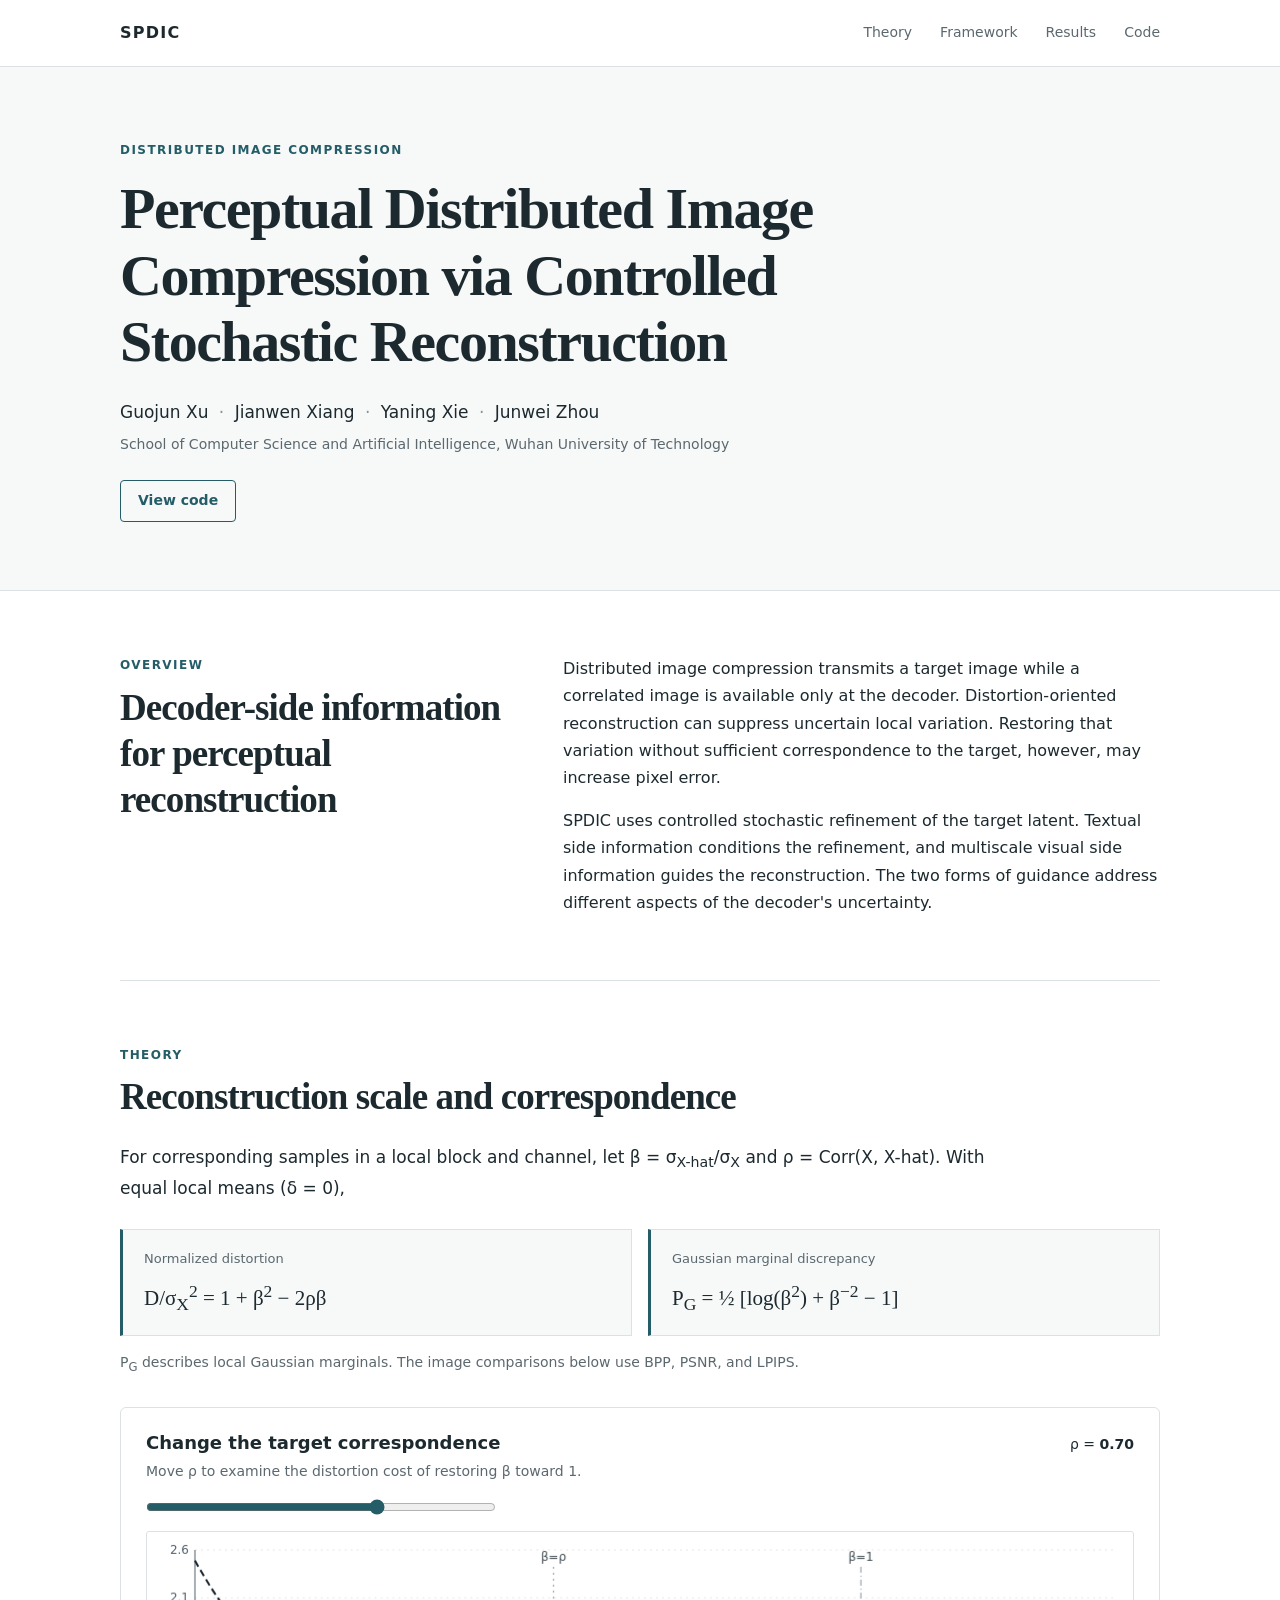
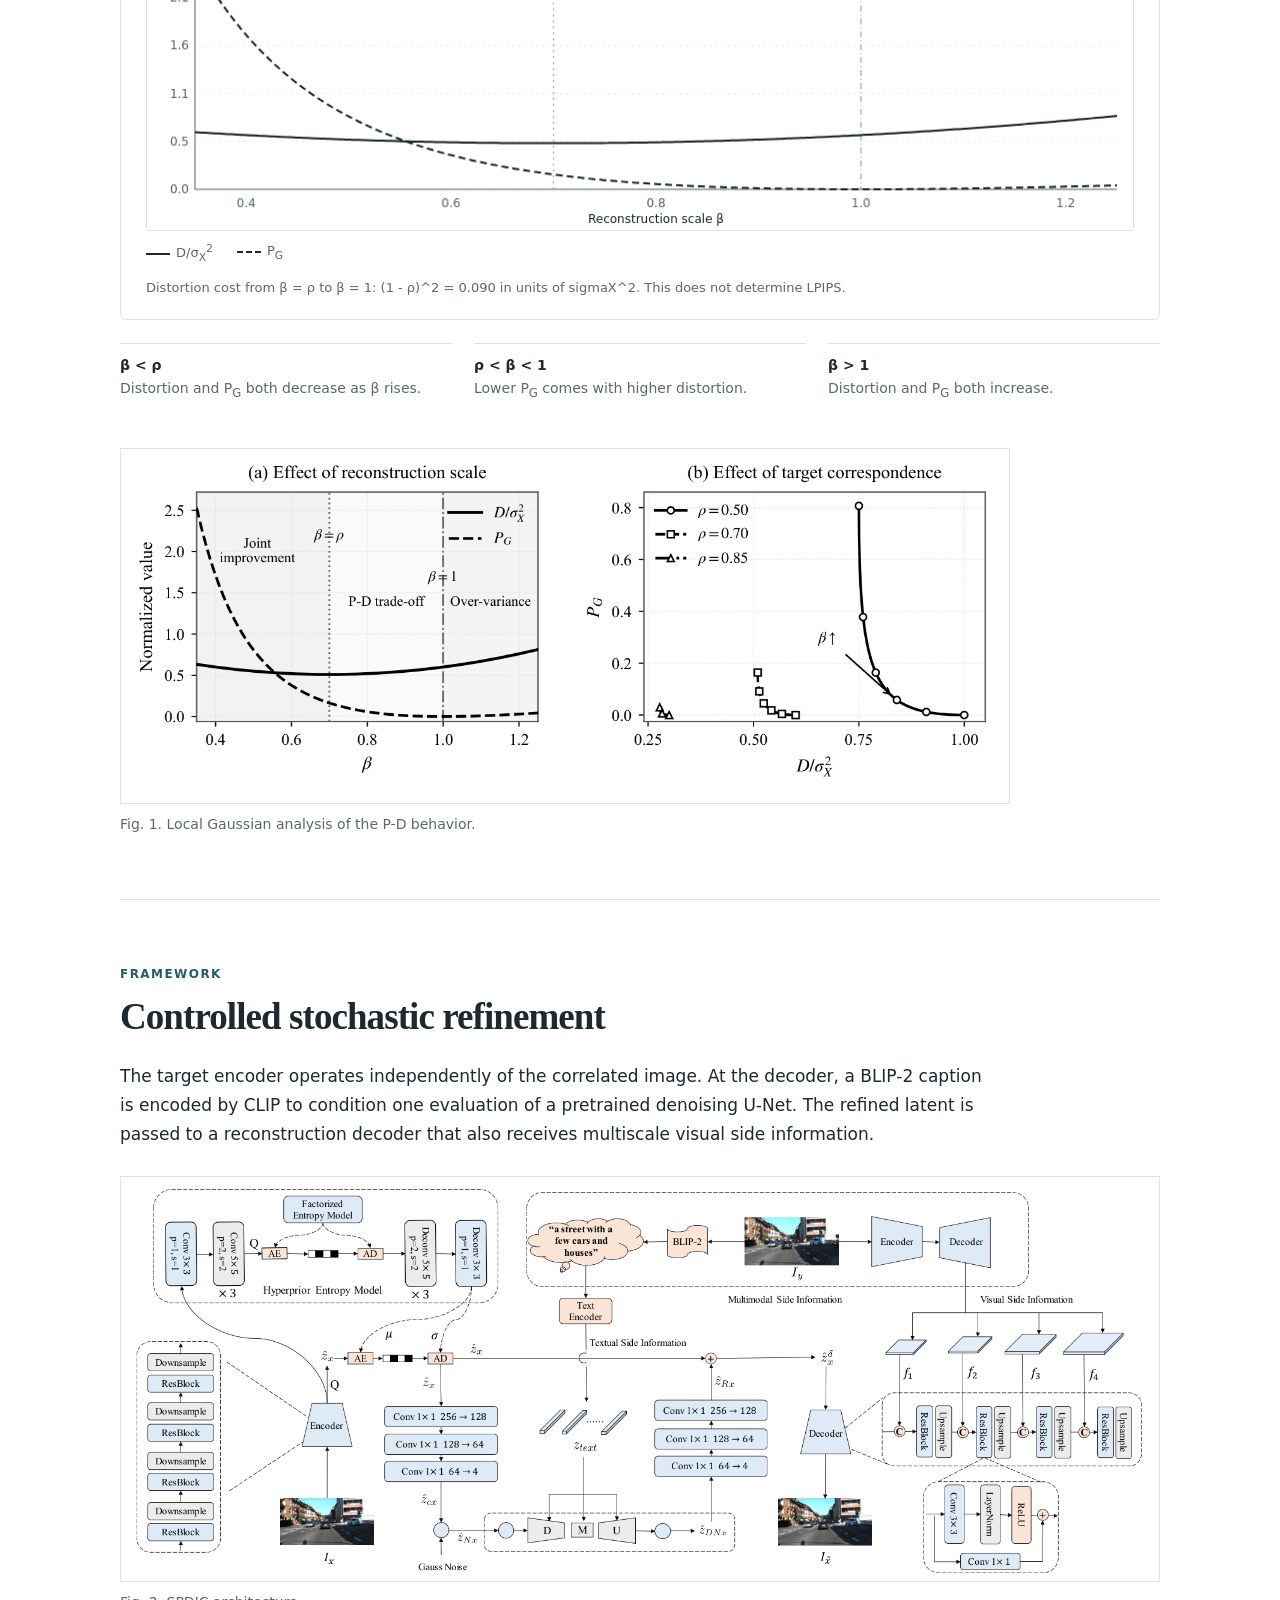
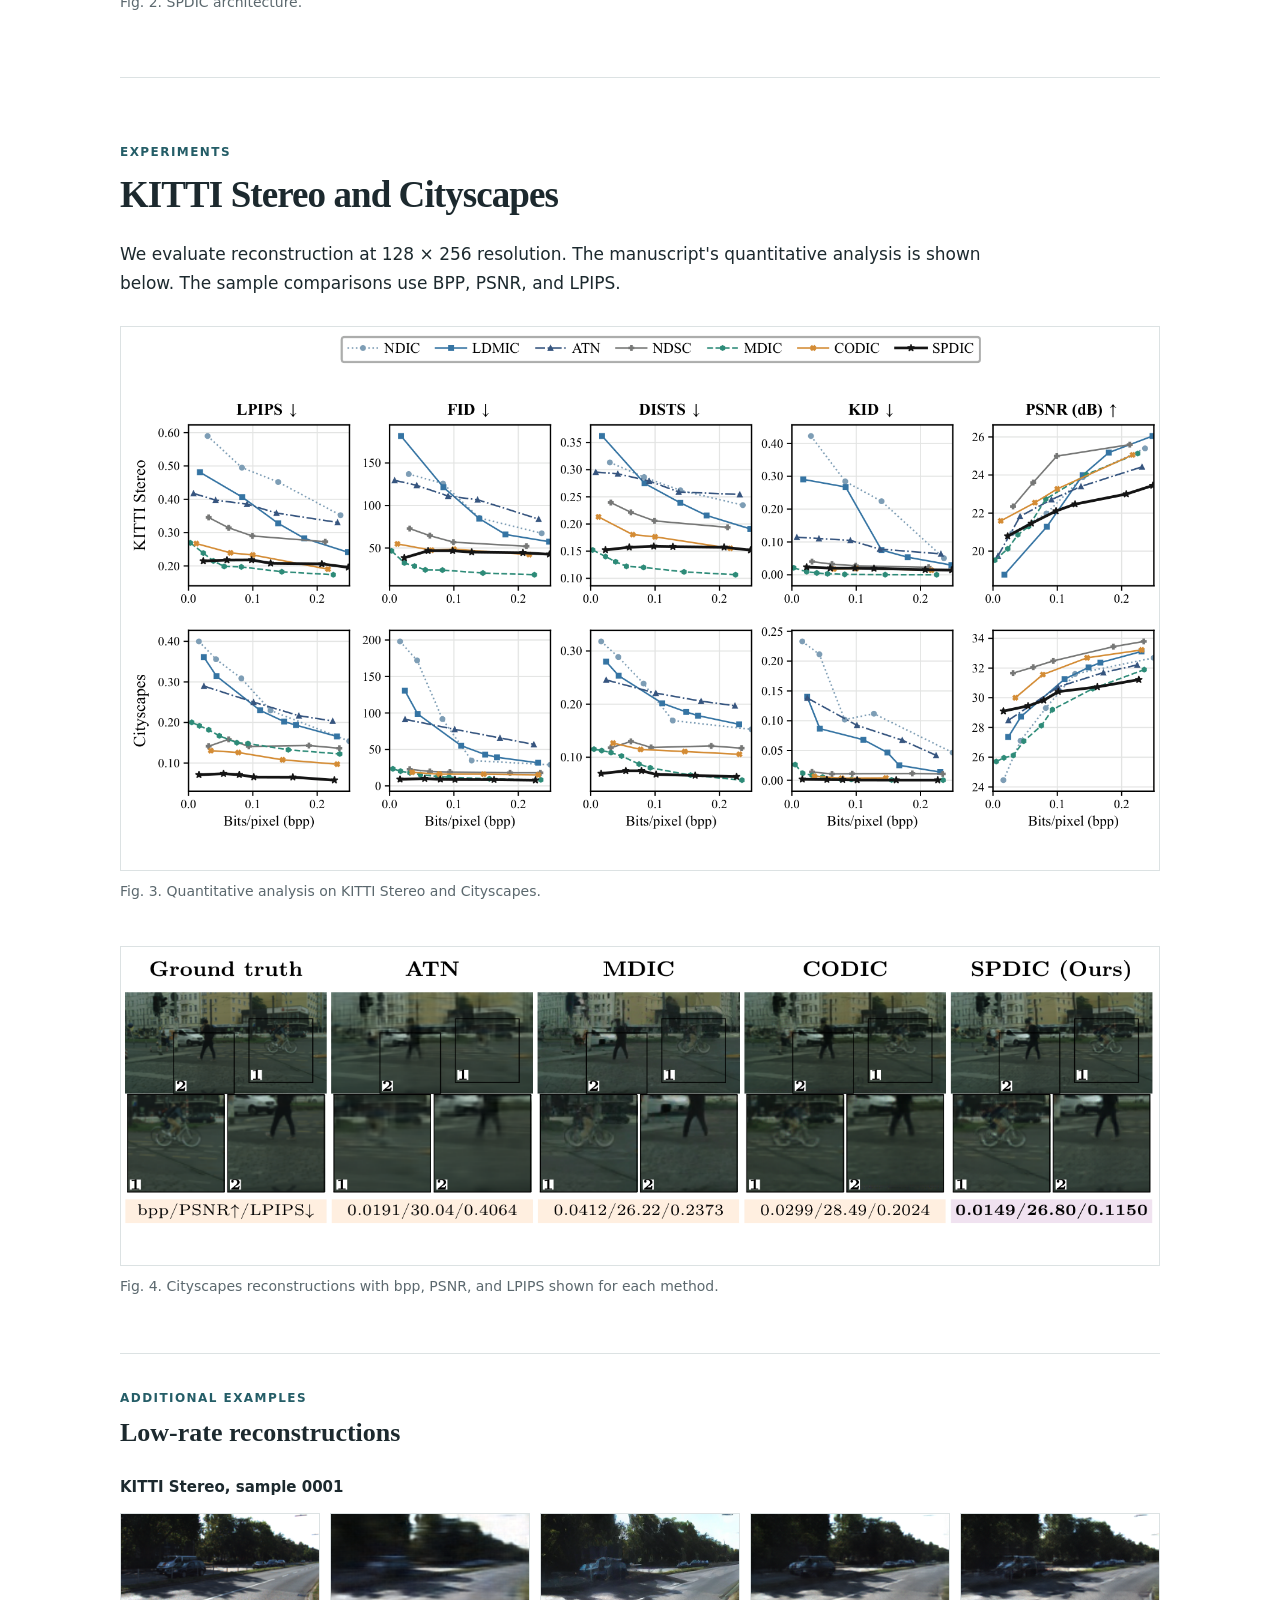
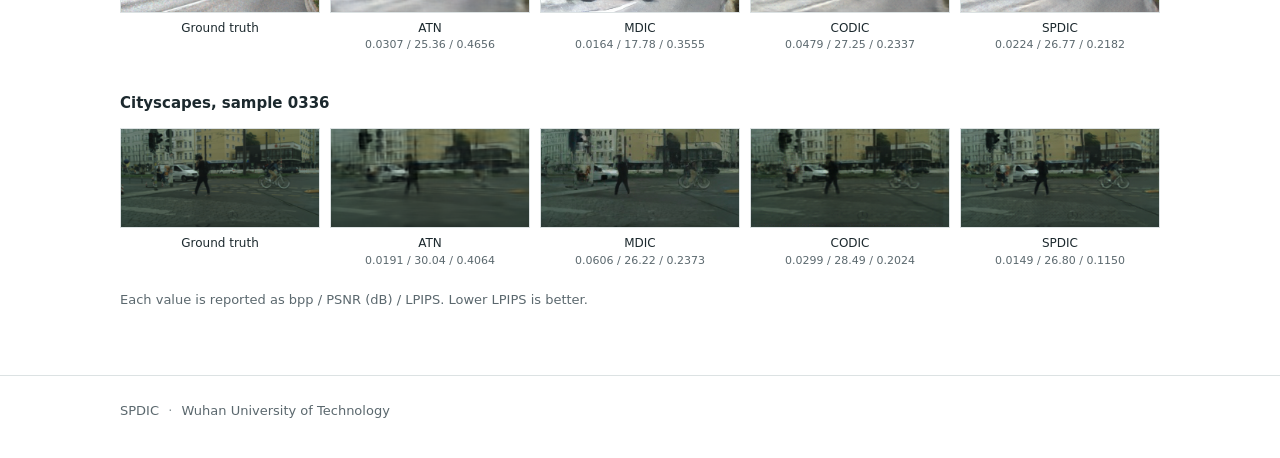
==== commit 8a39899d: "last submit" ====
--- a/index.html
+++ b/index.html
@@ -82,10 +82,10 @@
 
       <section id="results" class="section" aria-labelledby="results-title">
         <div class="section-heading"><span class="section-label">Experiments</span><h2 id="results-title">KITTI Stereo and Cityscapes</h2></div>
-        <p class="lead">We evaluate reconstruction at 128 &times; 256 resolution. The image comparisons report BPP, PSNR, and LPIPS.</p>
+        <p class="lead">We evaluate reconstruction at 128 &times; 256 resolution. The manuscript's quantitative analysis is shown below. The sample comparisons use BPP, PSNR, and LPIPS.</p>
         <figure class="paper-figure">
           <img src="assets/figure3.png" alt="Quantitative comparison on KITTI Stereo and Cityscapes" loading="lazy">
-          <figcaption>Fig. 3. Quantitative comparison on KITTI Stereo and Cityscapes.</figcaption>
+          <figcaption>Fig. 3. Quantitative analysis on KITTI Stereo and Cityscapes.</figcaption>
         </figure>
         <figure class="paper-figure">
           <img src="assets/figure4.png" alt="Cityscapes reconstruction comparison with ATN, MDIC, CODIC, and SPDIC" loading="lazy">
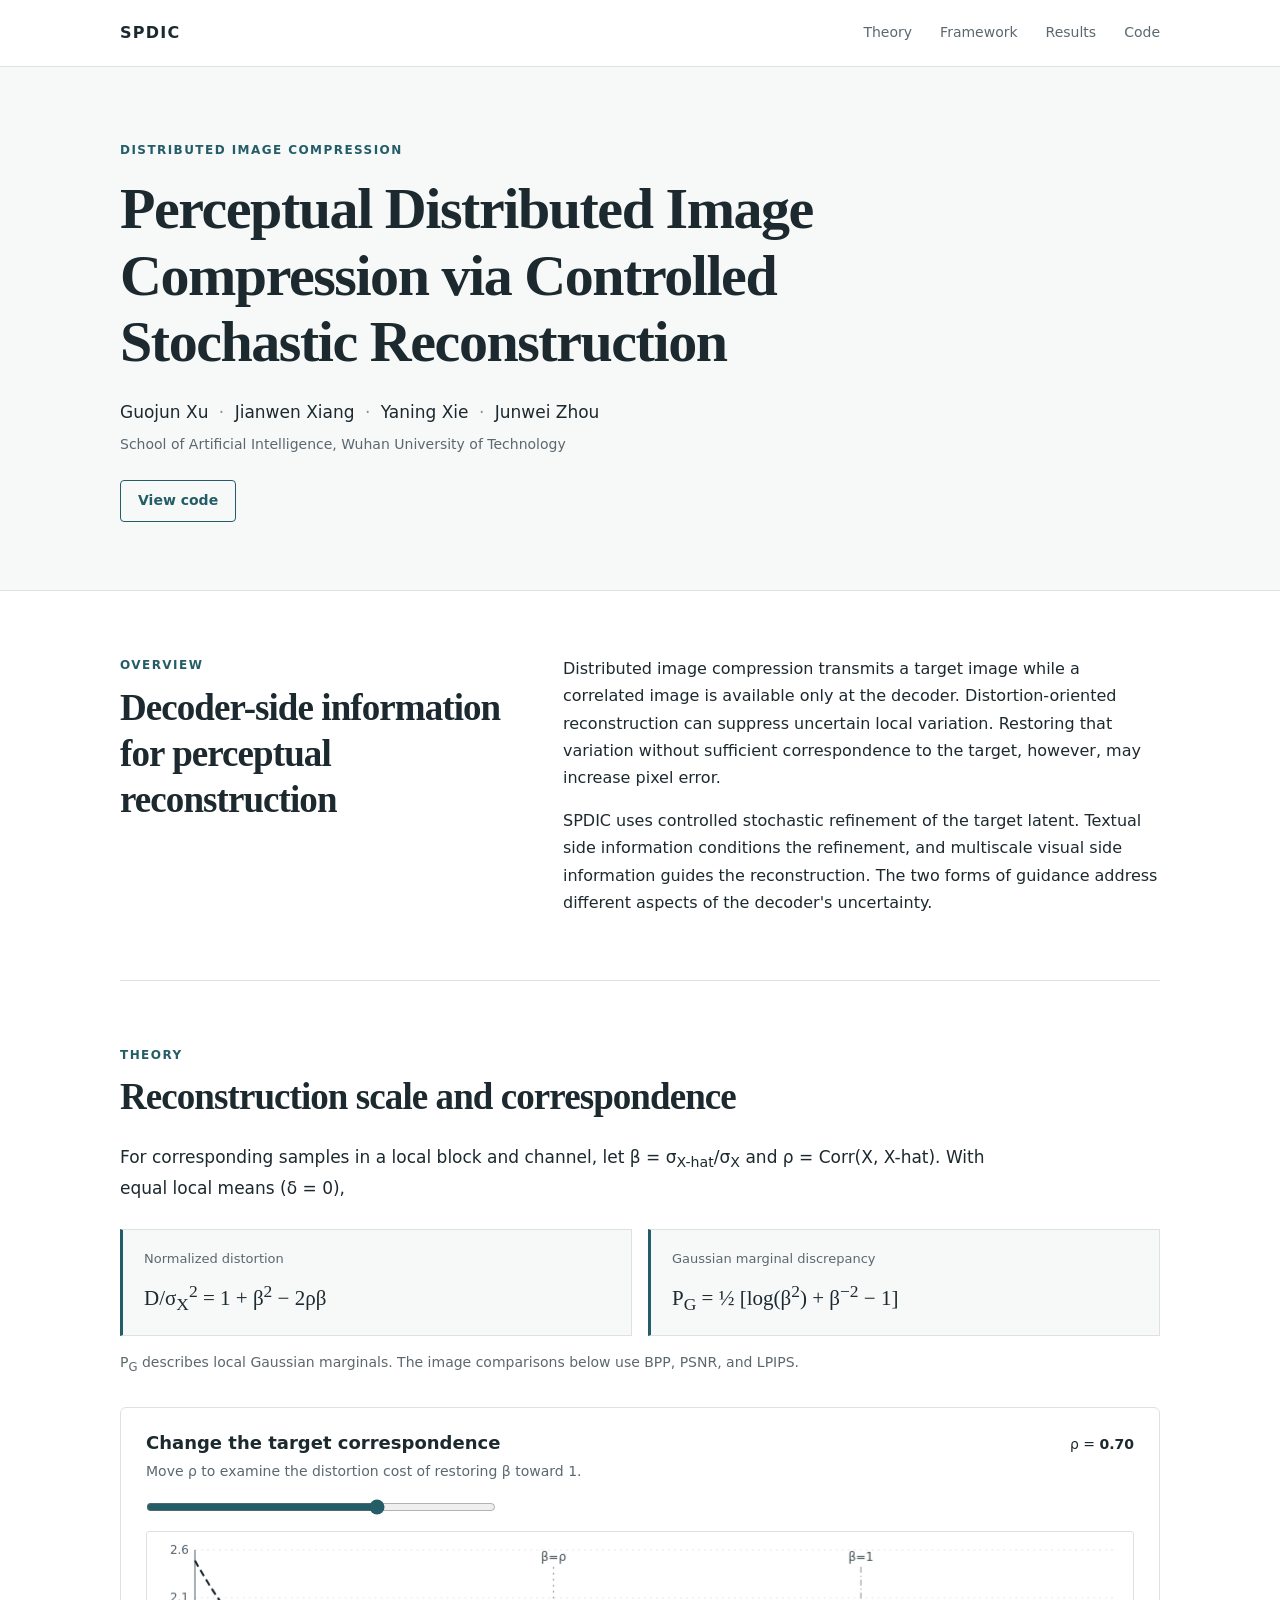
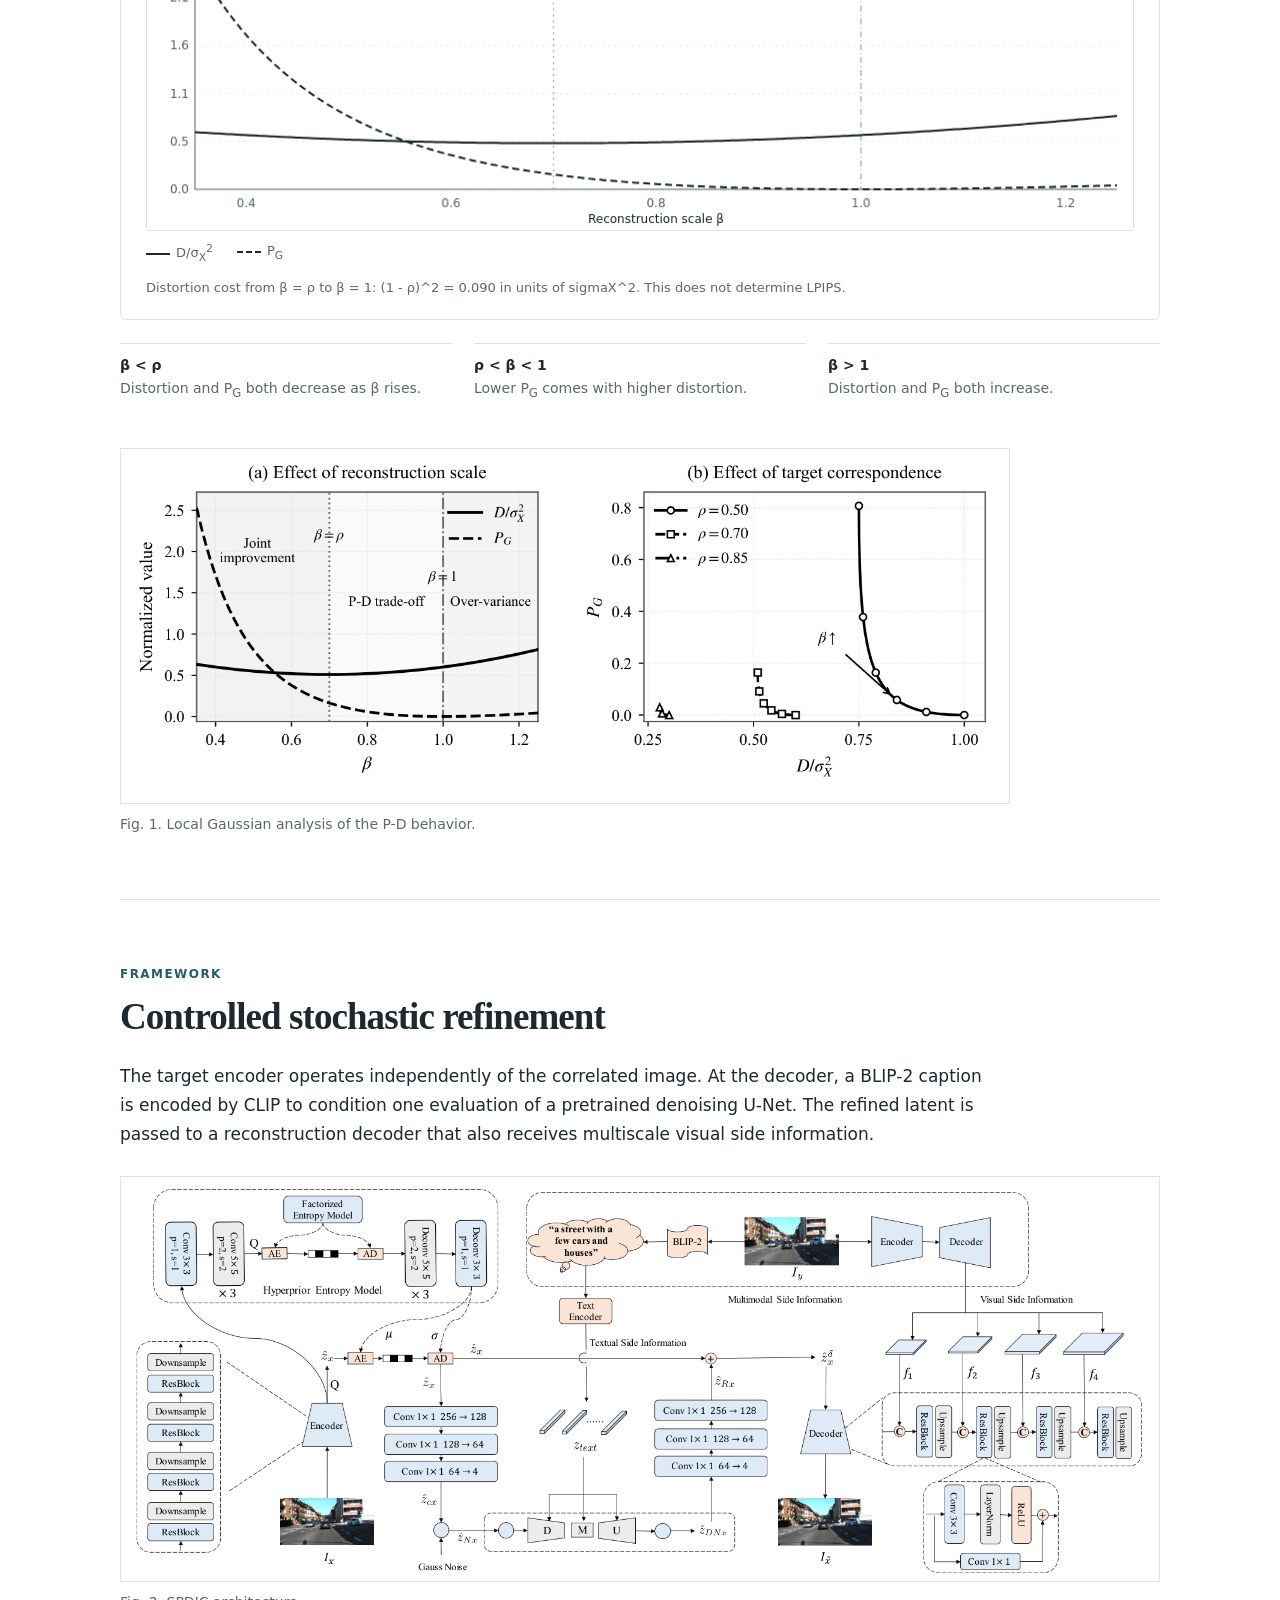
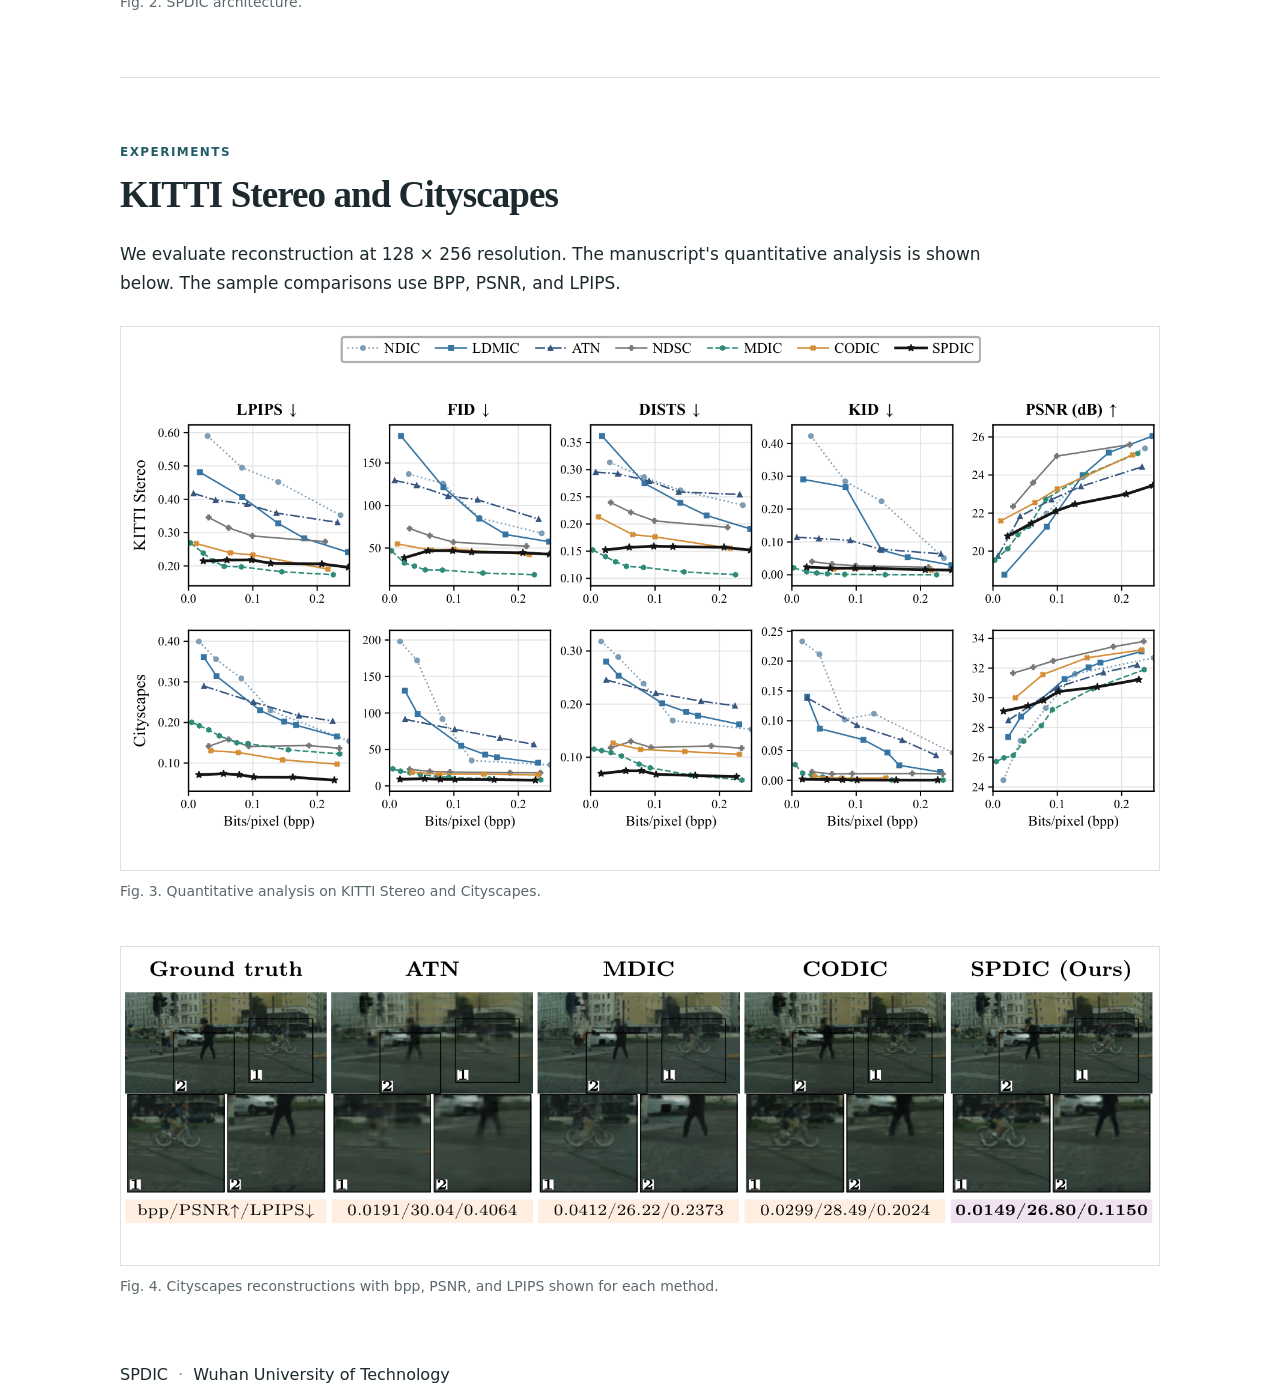
==== commit 0eb76cea: "last submit" ====
--- a/index.html
+++ b/index.html
@@ -26,7 +26,7 @@
         <p class="kicker">Distributed image compression</p>
         <h1>Perceptual Distributed Image Compression via Controlled Stochastic Reconstruction</h1>
         <p class="authors">Guojun Xu <span>&middot;</span> Jianwen Xiang <span>&middot;</span> Yaning Xie <span>&middot;</span> Junwei Zhou</p>
-        <p class="affiliation">School of Computer Science and Artificial Intelligence, Wuhan University of Technology</p>
+        <p class="affiliation">School of Artificial Intelligence, Wuhan University of Technology</p>
         <a class="button" href="https://github.com/Mommqq/SPDIC">View code</a>
       </div>
     </section>
@@ -92,30 +92,6 @@
           <figcaption>Fig. 4. Cityscapes reconstructions with bpp, PSNR, and LPIPS shown for each method.</figcaption>
         </figure>
 
-        <div class="qualitative-section">
-          <div class="section-heading"><span class="section-label">Additional examples</span><h3>Low-rate reconstructions</h3></div>
-          <div class="qualitative-group">
-            <p class="qualitative-title">KITTI Stereo, sample 0001</p>
-            <div class="qualitative-grid">
-              <figure><img src="assets/qualitative/kitti0001_gt.png" alt="KITTI Stereo sample 0001 ground truth" loading="lazy"><figcaption>Ground truth</figcaption></figure>
-              <figure><img src="assets/qualitative/kitti0001_atn.png" alt="KITTI Stereo sample 0001 ATN reconstruction" loading="lazy"><figcaption>ATN<br><span>0.0307 / 25.36 / 0.4656</span></figcaption></figure>
-              <figure><img src="assets/qualitative/kitti0001_mdic.png" alt="KITTI Stereo sample 0001 MDIC reconstruction" loading="lazy"><figcaption>MDIC<br><span>0.0164 / 17.78 / 0.3555</span></figcaption></figure>
-              <figure><img src="assets/qualitative/kitti0001_codic.png" alt="KITTI Stereo sample 0001 CODIC reconstruction" loading="lazy"><figcaption>CODIC<br><span>0.0479 / 27.25 / 0.2337</span></figcaption></figure>
-              <figure><img src="assets/qualitative/kitti0001_spdic.png" alt="KITTI Stereo sample 0001 SPDIC reconstruction" loading="lazy"><figcaption>SPDIC<br><span>0.0224 / 26.77 / 0.2182</span></figcaption></figure>
-            </div>
-          </div>
-          <div class="qualitative-group">
-            <p class="qualitative-title">Cityscapes, sample 0336</p>
-            <div class="qualitative-grid">
-              <figure><img src="assets/qualitative/city0336_gt.png" alt="Cityscapes sample 0336 ground truth" loading="lazy"><figcaption>Ground truth</figcaption></figure>
-              <figure><img src="assets/qualitative/city0336_atn.png" alt="Cityscapes sample 0336 ATN reconstruction" loading="lazy"><figcaption>ATN<br><span>0.0191 / 30.04 / 0.4064</span></figcaption></figure>
-              <figure><img src="assets/qualitative/city0336_mdic.png" alt="Cityscapes sample 0336 MDIC reconstruction" loading="lazy"><figcaption>MDIC<br><span>0.0606 / 26.22 / 0.2373</span></figcaption></figure>
-              <figure><img src="assets/qualitative/city0336_codic.png" alt="Cityscapes sample 0336 CODIC reconstruction" loading="lazy"><figcaption>CODIC<br><span>0.0299 / 28.49 / 0.2024</span></figcaption></figure>
-              <figure><img src="assets/qualitative/city0336_spdic.png" alt="Cityscapes sample 0336 SPDIC reconstruction" loading="lazy"><figcaption>SPDIC<br><span>0.0149 / 26.80 / 0.1150</span></figcaption></figure>
-            </div>
-          </div>
-          <p class="qualitative-note">Each value is reported as bpp / PSNR (dB) / LPIPS. Lower LPIPS is better.</p>
-        </div>
       </section>
     </div>
   </main>
--- a/style.css
+++ b/style.css
@@ -1,100 +1,85 @@
-:root {
-  --ink: #1c292e;
-  --muted: #5b686e;
-  --line: #dce2e3;
-  --accent: #245d67;
-  --paper: #ffffff;
-  --wash: #f7f9f9;
-}
-
-* { box-sizing: border-box; }
-html { scroll-behavior: smooth; }
-body { margin: 0; color: var(--ink); background: var(--paper); font: 16px/1.7 system-ui, -apple-system, "Segoe UI", sans-serif; }
-a { color: var(--accent); }
-.container { width: min(1040px, calc(100% - 48px)); margin: 0 auto; }
-
-.site-header { background: var(--paper); border-bottom: 1px solid var(--line); }
-.nav { display: flex; align-items: center; justify-content: space-between; gap: 20px; min-height: 66px; }
-.brand { color: var(--ink); font-weight: 800; letter-spacing: .08em; text-decoration: none; }
-.nav-links { display: flex; align-items: center; gap: 28px; flex-wrap: wrap; font-size: 14px; }
-.nav-links a { color: var(--muted); text-decoration: none; }
-.nav-links a:hover { color: var(--accent); }
-
-.hero { background: var(--wash); border-bottom: 1px solid var(--line); }
-.hero-inner { padding: 73px 0 68px; }
-.kicker, .section-label { color: var(--accent); font-size: 12px; font-weight: 750; letter-spacing: .12em; text-transform: uppercase; }
-.kicker { margin: 0 0 16px; }
-h1, h2 { font-family: Georgia, "Times New Roman", serif; letter-spacing: -.025em; }
-h1 { max-width: 900px; margin: 0 0 23px; font-size: clamp(36px, 4.6vw, 58px); font-weight: 700; line-height: 1.14; }
-.authors { margin: 0; font-size: 17px; }
-.authors span, .footer span { color: #879397; padding: 0 5px; }
-.affiliation { margin: 6px 0 24px; color: var(--muted); font-size: 14px; }
-.button { display: inline-block; padding: 8px 17px; border: 1px solid var(--accent); border-radius: 4px; color: var(--accent); font-size: 14px; font-weight: 650; text-decoration: none; }
-.button:hover { background: var(--accent); color: white; }
-
-.section { padding: 64px 0; border-bottom: 1px solid var(--line); }
-.section:last-child { border-bottom: 0; }
-.section-heading { margin-bottom: 22px; }
-.section-label { display: block; margin-bottom: 9px; }
-h2 { max-width: 820px; margin: 0; font-size: clamp(27px, 3.2vw, 37px); line-height: 1.25; }
-h3 { margin: 0; font-size: 18px; line-height: 1.35; }
-p { margin: 0 0 16px; }
-.lead { max-width: 870px; font-size: 17px; }
-.overview { display: grid; grid-template-columns: 1fr 1.5fr; gap: 45px; }
-.overview .section-heading { margin: 0; }
-.section-body { max-width: 690px; }
-.section-body p:last-child { margin-bottom: 0; }
-
-.equations { display: grid; grid-template-columns: 1fr 1fr; gap: 16px; margin: 26px 0 15px; }
-.equation { padding: 18px 21px; border: 1px solid var(--line); border-left: 3px solid var(--accent); background: var(--wash); }
-.equation span { display: block; margin-bottom: 8px; color: var(--muted); font-size: 13px; }
-.equation div { font: 21px/1.5 Georgia, "Times New Roman", serif; white-space: nowrap; overflow-x: auto; }
-.measure-note { color: var(--muted); font-size: 14px; }
-
-.analysis-card { margin: 29px 0 23px; padding: 23px 25px 19px; border: 1px solid var(--line); border-radius: 6px; }
-.analysis-header { display: flex; align-items: flex-start; justify-content: space-between; gap: 20px; }
-.analysis-header p { margin: 5px 0 12px; color: var(--muted); font-size: 14px; }
-.analysis-header label { flex: none; margin-top: 2px; font-size: 14px; }
-.analysis-card input[type=range] { display: block; width: min(350px, 100%); margin: 3px 0 16px; accent-color: var(--accent); }
-#theoryPlot { display: block; width: 100%; height: 300px; border: 1px solid var(--line); border-radius: 3px; }
-.plot-key { display: flex; gap: 24px; margin: 9px 0 0; color: var(--muted); font-size: 13px; }
-.plot-key i { display: inline-block; width: 24px; margin-right: 6px; border-top: 2px solid var(--ink); vertical-align: middle; }
-.plot-key i.dash { border-top-style: dashed; }
-.cost { margin: 10px 0 0; color: var(--muted); font-size: 13px; }
-.regimes { display: grid; grid-template-columns: repeat(3, 1fr); gap: 22px; margin: 20px 0 28px; }
-.regimes p { padding-top: 10px; border-top: 1px solid var(--line); color: var(--muted); font-size: 14px; }
-.regimes strong { color: var(--ink); }
-
-.paper-figure { margin: 28px 0 0; }
-.paper-figure + .paper-figure { margin-top: 44px; }
-.paper-figure.compact { max-width: 890px; }
-.paper-figure img { display: block; width: 100%; height: auto; border: 1px solid var(--line); background: white; }
-figcaption { margin-top: 10px; color: var(--muted); font-size: 14px; line-height: 1.5; }
-.qualitative-section { margin-top: 56px; padding-top: 34px; border-top: 1px solid var(--line); }
-.qualitative-section .section-heading { margin-bottom: 26px; }
-.qualitative-section h3 { font: 700 26px/1.25 Georgia, "Times New Roman", serif; }
-.qualitative-group + .qualitative-group { margin-top: 38px; }
-.qualitative-title { margin: 0 0 12px; color: var(--ink); font-size: 15px; font-weight: 650; }
-.qualitative-grid { display: grid; grid-template-columns: repeat(5, 1fr); gap: 10px; }
-.qualitative-grid figure { margin: 0; min-width: 0; }
-.qualitative-grid img { display: block; width: 100%; aspect-ratio: 2 / 1; object-fit: cover; border: 1px solid var(--line); background: white; }
-.qualitative-grid figcaption { margin-top: 7px; color: var(--ink); font-size: 12px; line-height: 1.35; text-align: center; }
-.qualitative-grid figcaption span { color: var(--muted); font-size: 11px; white-space: nowrap; }
-.qualitative-note { margin: 20px 0 0; color: var(--muted); font-size: 13px; }
-.footer { border-top: 1px solid var(--line); color: var(--muted); font-size: 13px; }
-.footer .container { padding: 24px 0 36px; }
-
-@media (max-width: 760px) {
-  .container { width: min(100% - 32px, 1040px); }
-  .nav { align-items: flex-start; padding: 15px 0; }
-  .nav-links { gap: 13px; }
-  .hero-inner { padding: 51px 0 48px; }
-  .section { padding: 47px 0; }
-  .overview, .equations, .regimes { grid-template-columns: 1fr; gap: 14px; }
-  .qualitative-grid { grid-template-columns: repeat(2, 1fr); gap: 16px 10px; }
-  .analysis-card { padding: 18px; }
-  .analysis-header { display: block; }
-  .analysis-header label { display: block; margin-bottom: 8px; }
-}
-
-@media (prefers-reduced-motion: reduce) { html { scroll-behavior: auto; } }
+:root {
+  --ink: #1c292e;
+  --muted: #5b686e;
+  --line: #dce2e3;
+  --accent: #245d67;
+  --paper: #ffffff;
+  --wash: #f7f9f9;
+}
+
+* { box-sizing: border-box; }
+html { scroll-behavior: smooth; }
+body { margin: 0; color: var(--ink); background: var(--paper); font: 16px/1.7 system-ui, -apple-system, "Segoe UI", sans-serif; }
+a { color: var(--accent); }
+.container { width: min(1040px, calc(100% - 48px)); margin: 0 auto; }
+
+.site-header { background: var(--paper); border-bottom: 1px solid var(--line); }
+.nav { display: flex; align-items: center; justify-content: space-between; gap: 20px; min-height: 66px; }
+.brand { color: var(--ink); font-weight: 800; letter-spacing: .08em; text-decoration: none; }
+.nav-links { display: flex; align-items: center; gap: 28px; flex-wrap: wrap; font-size: 14px; }
+.nav-links a { color: var(--muted); text-decoration: none; }
+.nav-links a:hover { color: var(--accent); }
+
+.hero { background: var(--wash); border-bottom: 1px solid var(--line); }
+.hero-inner { padding: 73px 0 68px; }
+.kicker, .section-label { color: var(--accent); font-size: 12px; font-weight: 750; letter-spacing: .12em; text-transform: uppercase; }
+.kicker { margin: 0 0 16px; }
+h1, h2 { font-family: Georgia, "Times New Roman", serif; letter-spacing: -.025em; }
+h1 { max-width: 900px; margin: 0 0 23px; font-size: clamp(36px, 4.6vw, 58px); font-weight: 700; line-height: 1.14; }
+.authors { margin: 0; font-size: 17px; }
+.authors span, .footer span { color: #879397; padding: 0 5px; }
+.affiliation { margin: 6px 0 24px; color: var(--muted); font-size: 14px; }
+.button { display: inline-block; padding: 8px 17px; border: 1px solid var(--accent); border-radius: 4px; color: var(--accent); font-size: 14px; font-weight: 650; text-decoration: none; }
+.button:hover { background: var(--accent); color: white; }
+
+.section { padding: 64px 0; border-bottom: 1px solid var(--line); }
+.section:last-child { border-bottom: 0; }
+.section-heading { margin-bottom: 22px; }
+.section-label { display: block; margin-bottom: 9px; }
+h2 { max-width: 820px; margin: 0; font-size: clamp(27px, 3.2vw, 37px); line-height: 1.25; }
+h3 { margin: 0; font-size: 18px; line-height: 1.35; }
+p { margin: 0 0 16px; }
+.lead { max-width: 870px; font-size: 17px; }
+.overview { display: grid; grid-template-columns: 1fr 1.5fr; gap: 45px; }
+.overview .section-heading { margin: 0; }
+.section-body { max-width: 690px; }
+.section-body p:last-child { margin-bottom: 0; }
+
+.equations { display: grid; grid-template-columns: 1fr 1fr; gap: 16px; margin: 26px 0 15px; }
+.equation { padding: 18px 21px; border: 1px solid var(--line); border-left: 3px solid var(--accent); background: var(--wash); }
+.equation span { display: block; margin-bottom: 8px; color: var(--muted); font-size: 13px; }
+.equation div { font: 21px/1.5 Georgia, "Times New Roman", serif; white-space: nowrap; overflow-x: auto; }
+.measure-note { color: var(--muted); font-size: 14px; }
+
+.analysis-card { margin: 29px 0 23px; padding: 23px 25px 19px; border: 1px solid var(--line); border-radius: 6px; }
+.analysis-header { display: flex; align-items: flex-start; justify-content: space-between; gap: 20px; }
+.analysis-header p { margin: 5px 0 12px; color: var(--muted); font-size: 14px; }
+.analysis-header label { flex: none; margin-top: 2px; font-size: 14px; }
+.analysis-card input[type=range] { display: block; width: min(350px, 100%); margin: 3px 0 16px; accent-color: var(--accent); }
+#theoryPlot { display: block; width: 100%; height: 300px; border: 1px solid var(--line); border-radius: 3px; }
+.plot-key { display: flex; gap: 24px; margin: 9px 0 0; color: var(--muted); font-size: 13px; }
+.plot-key i { display: inline-block; width: 24px; margin-right: 6px; border-top: 2px solid var(--ink); vertical-align: middle; }
+.plot-key i.dash { border-top-style: dashed; }
+.cost { margin: 10px 0 0; color: var(--muted); font-size: 13px; }
+.regimes { display: grid; grid-template-columns: repeat(3, 1fr); gap: 22px; margin: 20px 0 28px; }
+.regimes p { padding-top: 10px; border-top: 1px solid var(--line); color: var(--muted); font-size: 14px; }
+.regimes strong { color: var(--ink); }
+
+.paper-figure { margin: 28px 0 0; }
+.paper-figure + .paper-figure { margin-top: 44px; }
+.paper-figure.compact { max-width: 890px; }
+.paper-figure img { display: block; width: 100%; height: auto; border: 1px solid var(--line); background: white; }
+figcaption { margin-top: 10px; color: var(--muted); font-size: 14px; line-height: 1.5; }
+@media (max-width: 760px) {
+  .container { width: min(100% - 32px, 1040px); }
+  .nav { align-items: flex-start; padding: 15px 0; }
+  .nav-links { gap: 13px; }
+  .hero-inner { padding: 51px 0 48px; }
+  .section { padding: 47px 0; }
+  .overview, .equations, .regimes { grid-template-columns: 1fr; gap: 14px; }
+  .analysis-card { padding: 18px; }
+  .analysis-header { display: block; }
+  .analysis-header label { display: block; margin-bottom: 8px; }
+}
+
+@media (prefers-reduced-motion: reduce) { html { scroll-behavior: auto; } }
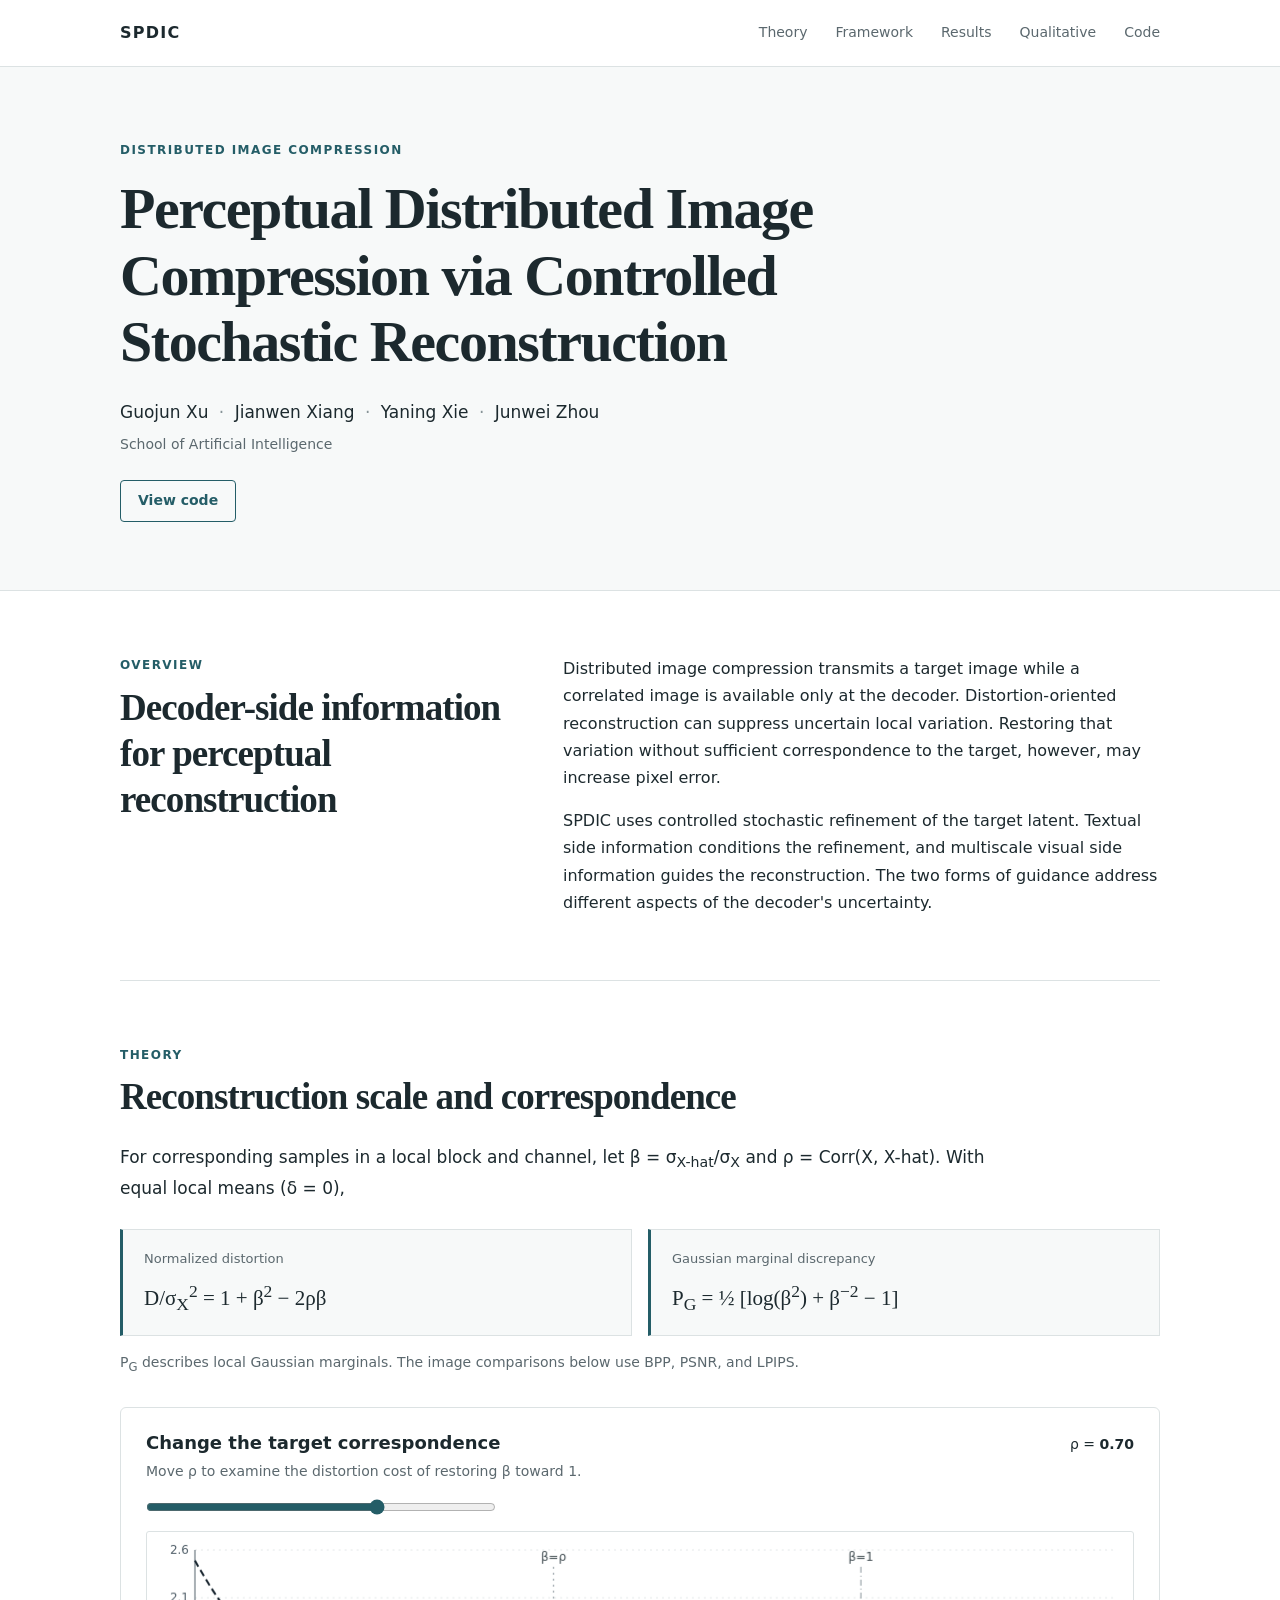
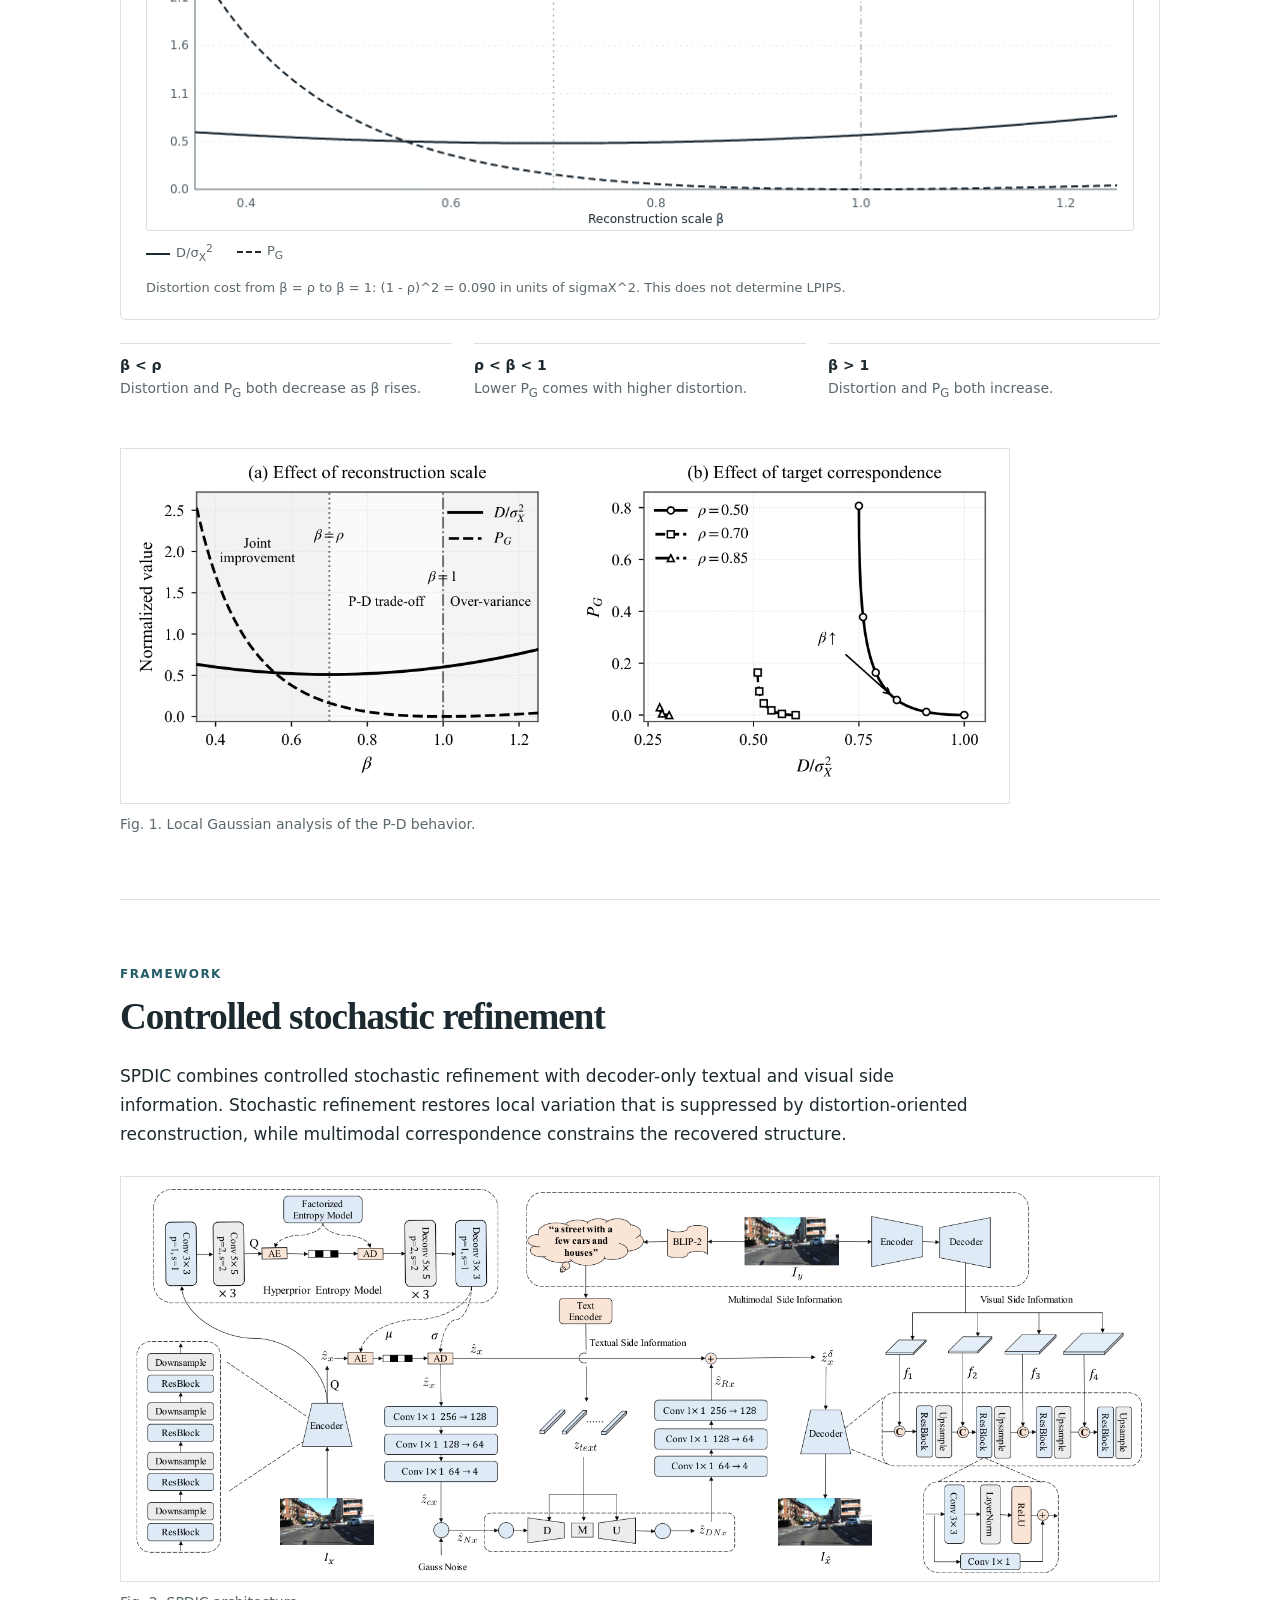
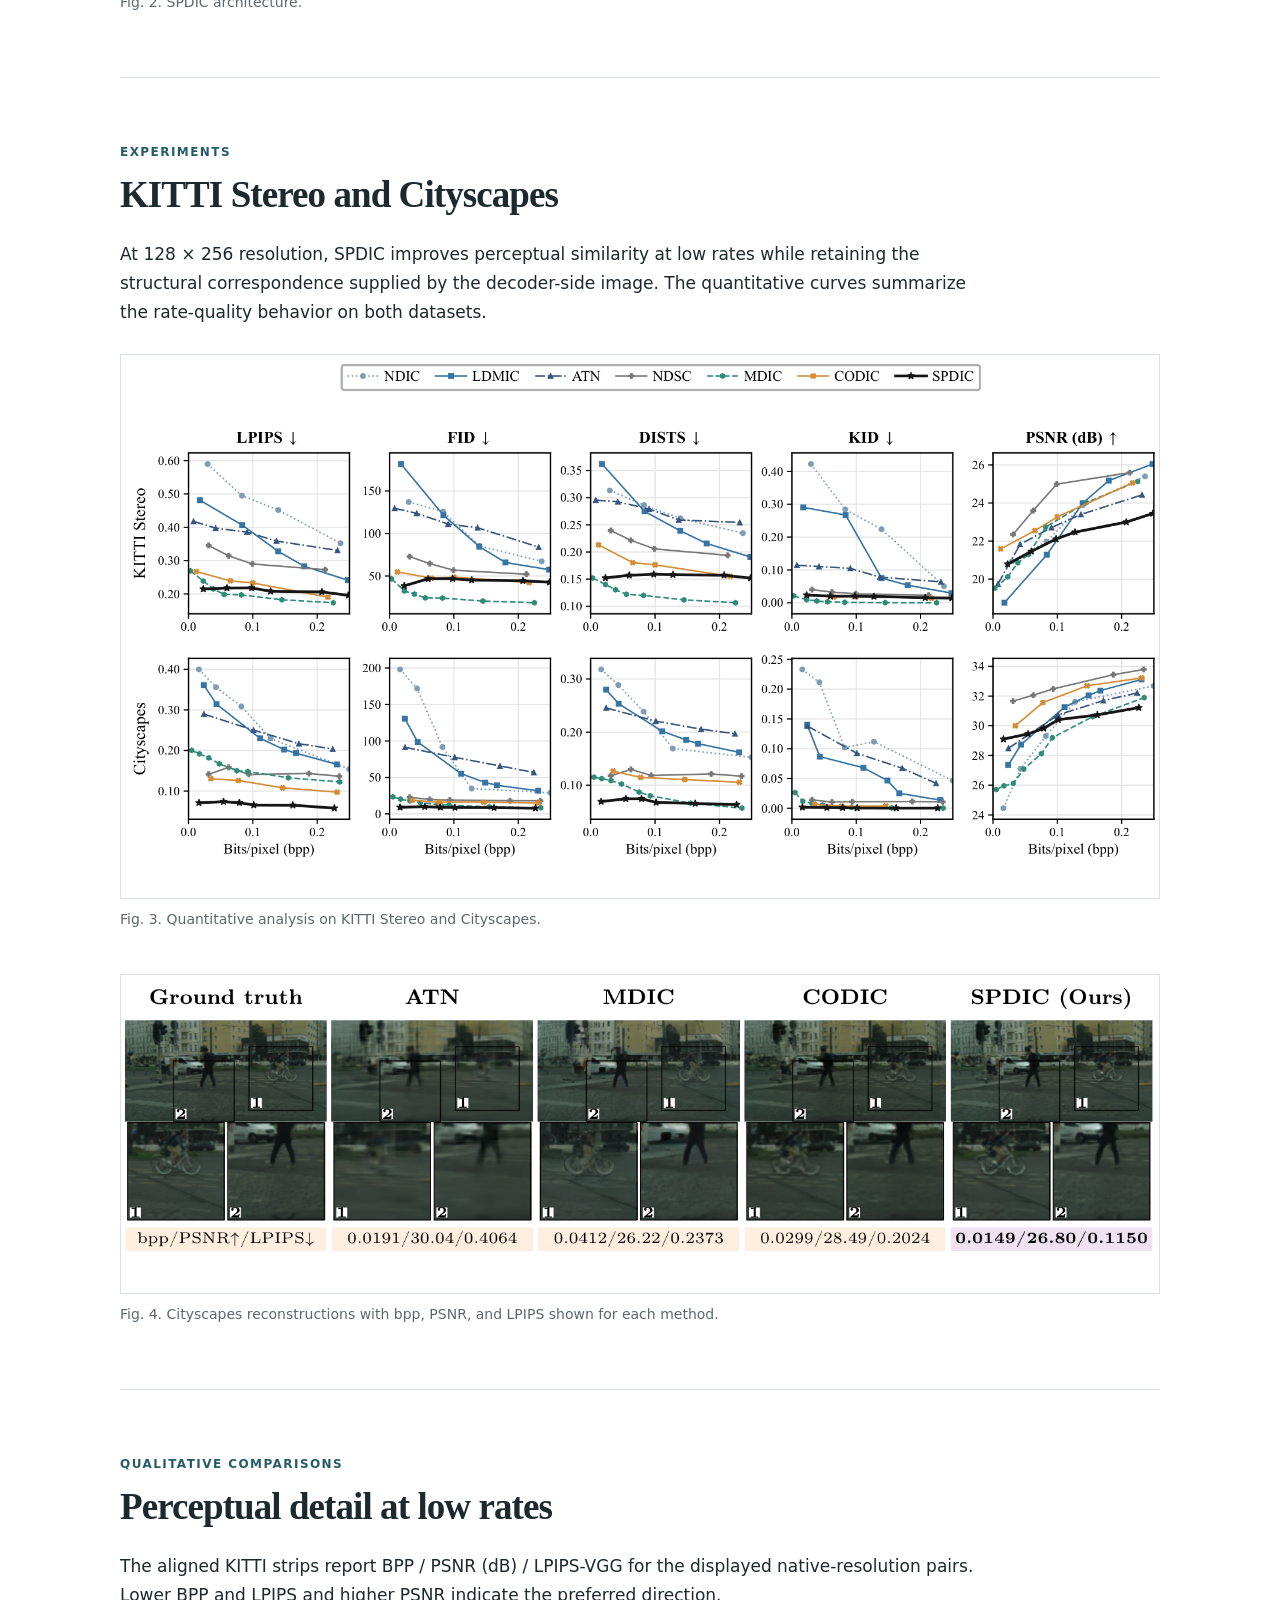
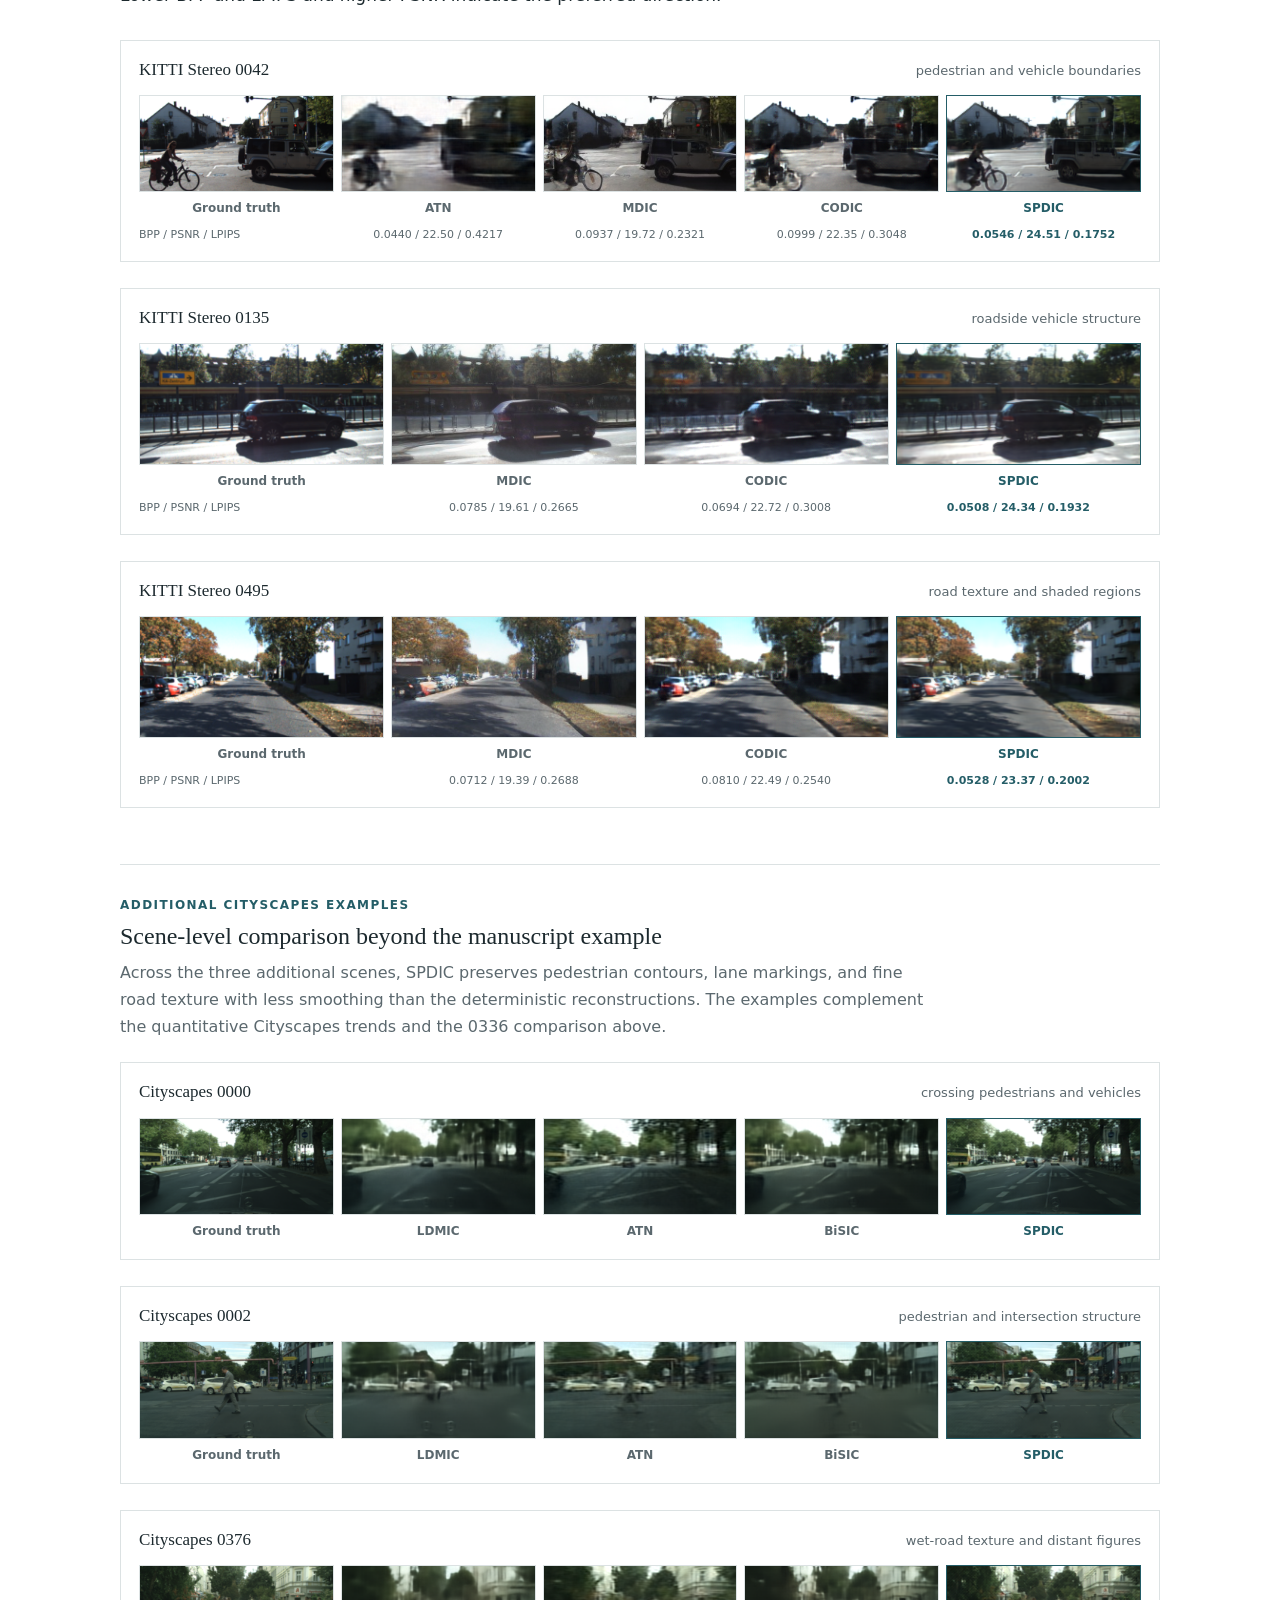
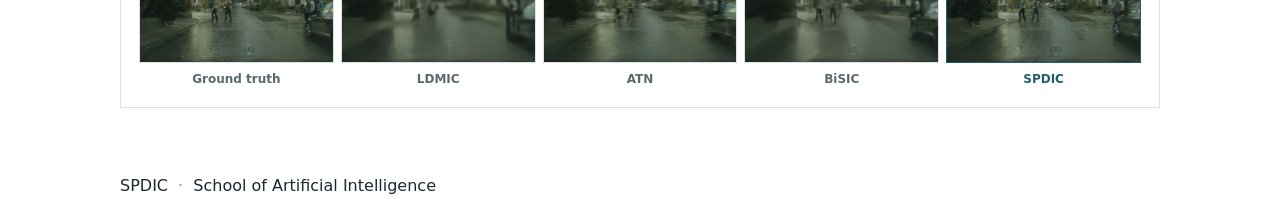
==== commit de1ca181: "last submit" ====
--- a/index.html
+++ b/index.html
@@ -1,102 +1,182 @@
-<!doctype html>
-<html lang="en">
-<head>
-  <meta charset="utf-8">
-  <meta name="viewport" content="width=device-width, initial-scale=1">
-  <meta name="description" content="SPDIC: perceptual distributed image compression with controlled stochastic reconstruction.">
-  <title>SPDIC | Perceptual Distributed Image Compression</title>
-  <link rel="stylesheet" href="style.css">
-</head>
-<body>
-  <header class="site-header">
-    <nav class="container nav" aria-label="Main navigation">
-      <a class="brand" href="#top">SPDIC</a>
-      <div class="nav-links">
-        <a href="#theory">Theory</a>
-        <a href="#framework">Framework</a>
-        <a href="#results">Results</a>
-        <a href="https://github.com/Mommqq/SPDIC">Code</a>
-      </div>
-    </nav>
-  </header>
-
-  <main id="top">
-    <section class="hero">
-      <div class="container hero-inner">
-        <p class="kicker">Distributed image compression</p>
-        <h1>Perceptual Distributed Image Compression via Controlled Stochastic Reconstruction</h1>
-        <p class="authors">Guojun Xu <span>&middot;</span> Jianwen Xiang <span>&middot;</span> Yaning Xie <span>&middot;</span> Junwei Zhou</p>
-        <p class="affiliation">School of Artificial Intelligence, Wuhan University of Technology</p>
-        <a class="button" href="https://github.com/Mommqq/SPDIC">View code</a>
-      </div>
-    </section>
-
-    <div class="container">
-      <section class="section overview" aria-labelledby="overview-title">
-        <div class="section-heading"><span class="section-label">Overview</span><h2 id="overview-title">Decoder-side information for perceptual reconstruction</h2></div>
-        <div class="section-body">
-          <p>Distributed image compression transmits a target image while a correlated image is available only at the decoder. Distortion-oriented reconstruction can suppress uncertain local variation. Restoring that variation without sufficient correspondence to the target, however, may increase pixel error.</p>
-          <p>SPDIC uses controlled stochastic refinement of the target latent. Textual side information conditions the refinement, and multiscale visual side information guides the reconstruction. The two forms of guidance address different aspects of the decoder's uncertainty.</p>
-        </div>
-      </section>
-
-      <section id="theory" class="section" aria-labelledby="theory-title">
-        <div class="section-heading"><span class="section-label">Theory</span><h2 id="theory-title">Reconstruction scale and correspondence</h2></div>
-        <p class="lead">For corresponding samples in a local block and channel, let &beta; = &sigma;<sub>X-hat</sub>/&sigma;<sub>X</sub> and &rho; = Corr(X, X-hat). With equal local means (&delta; = 0),</p>
-        <div class="equations">
-          <div class="equation"><span>Normalized distortion</span><div>D/&sigma;<sub>X</sub><sup>2</sup> = 1 + &beta;<sup>2</sup> &minus; 2&rho;&beta;</div></div>
-          <div class="equation"><span>Gaussian marginal discrepancy</span><div>P<sub>G</sub> = &frac12; [log(&beta;<sup>2</sup>) + &beta;<sup>&minus;2</sup> &minus; 1]</div></div>
-        </div>
-        <p class="measure-note">P<sub>G</sub> describes local Gaussian marginals. The image comparisons below use BPP, PSNR, and LPIPS.</p>
-
-        <div class="analysis-card">
-          <div class="analysis-header">
-            <div><h3>Change the target correspondence</h3><p>Move &rho; to examine the distortion cost of restoring &beta; toward 1.</p></div>
-            <label for="rho">&rho; = <strong id="rhoValue">0.70</strong></label>
-          </div>
-          <input id="rho" type="range" min="0.30" max="0.90" step="0.01" value="0.70">
-          <canvas id="theoryPlot" role="img" aria-label="Normalized distortion and local Gaussian discrepancy as functions of beta"></canvas>
-          <div class="plot-key"><span><i></i>D/&sigma;<sub>X</sub><sup>2</sup></span><span><i class="dash"></i>P<sub>G</sub></span></div>
-          <p id="cost" class="cost"></p>
-        </div>
-
-        <div class="regimes">
-          <p><strong>&beta; &lt; &rho;</strong><br>Distortion and P<sub>G</sub> both decrease as &beta; rises.</p>
-          <p><strong>&rho; &lt; &beta; &lt; 1</strong><br>Lower P<sub>G</sub> comes with higher distortion.</p>
-          <p><strong>&beta; &gt; 1</strong><br>Distortion and P<sub>G</sub> both increase.</p>
-        </div>
-        <figure class="paper-figure compact">
-          <img src="assets/figure1.png" alt="Local Gaussian analysis of reconstruction scale and correspondence" loading="lazy">
-          <figcaption>Fig. 1. Local Gaussian analysis of the P-D behavior.</figcaption>
-        </figure>
-      </section>
-
-      <section id="framework" class="section" aria-labelledby="framework-title">
-        <div class="section-heading"><span class="section-label">Framework</span><h2 id="framework-title">Controlled stochastic refinement</h2></div>
-        <p class="lead">The target encoder operates independently of the correlated image. At the decoder, a BLIP-2 caption is encoded by CLIP to condition one evaluation of a pretrained denoising U-Net. The refined latent is passed to a reconstruction decoder that also receives multiscale visual side information.</p>
-        <figure class="paper-figure">
-          <img src="assets/figure2.png" alt="SPDIC encoder and decoder architecture" loading="lazy">
-          <figcaption>Fig. 2. SPDIC architecture.</figcaption>
-        </figure>
-      </section>
-
-      <section id="results" class="section" aria-labelledby="results-title">
-        <div class="section-heading"><span class="section-label">Experiments</span><h2 id="results-title">KITTI Stereo and Cityscapes</h2></div>
-        <p class="lead">We evaluate reconstruction at 128 &times; 256 resolution. The manuscript's quantitative analysis is shown below. The sample comparisons use BPP, PSNR, and LPIPS.</p>
-        <figure class="paper-figure">
-          <img src="assets/figure3.png" alt="Quantitative comparison on KITTI Stereo and Cityscapes" loading="lazy">
-          <figcaption>Fig. 3. Quantitative analysis on KITTI Stereo and Cityscapes.</figcaption>
-        </figure>
-        <figure class="paper-figure">
-          <img src="assets/figure4.png" alt="Cityscapes reconstruction comparison with ATN, MDIC, CODIC, and SPDIC" loading="lazy">
-          <figcaption>Fig. 4. Cityscapes reconstructions with bpp, PSNR, and LPIPS shown for each method.</figcaption>
-        </figure>
-
-      </section>
-    </div>
-  </main>
-
-  <footer class="footer"><div class="container">SPDIC <span>&middot;</span> Wuhan University of Technology</div></footer>
-  <script src="theory.js"></script>
-</body>
-</html>
+<!doctype html>
+<html lang="en">
+<head>
+  <meta charset="utf-8">
+  <meta name="viewport" content="width=device-width, initial-scale=1">
+  <meta name="description" content="SPDIC: perceptual distributed image compression with controlled stochastic reconstruction.">
+  <title>SPDIC | Perceptual Distributed Image Compression</title>
+  <link rel="stylesheet" href="style.css">
+</head>
+<body>
+  <header class="site-header">
+    <nav class="container nav" aria-label="Main navigation">
+      <a class="brand" href="#top">SPDIC</a>
+      <div class="nav-links">
+        <a href="#theory">Theory</a>
+        <a href="#framework">Framework</a>
+        <a href="#results">Results</a>
+        <a href="#qualitative">Qualitative</a>
+        <a href="https://github.com/Mommqq/SPDIC">Code</a>
+      </div>
+    </nav>
+  </header>
+
+  <main id="top">
+    <section class="hero">
+      <div class="container hero-inner">
+        <p class="kicker">Distributed image compression</p>
+        <h1>Perceptual Distributed Image Compression via Controlled Stochastic Reconstruction</h1>
+        <p class="authors">Guojun Xu <span>&middot;</span> Jianwen Xiang <span>&middot;</span> Yaning Xie <span>&middot;</span> Junwei Zhou</p>
+        <p class="affiliation">School of Artificial Intelligence</p>
+        <a class="button" href="https://github.com/Mommqq/SPDIC">View code</a>
+      </div>
+    </section>
+
+    <div class="container">
+      <section class="section overview" aria-labelledby="overview-title">
+        <div class="section-heading"><span class="section-label">Overview</span><h2 id="overview-title">Decoder-side information for perceptual reconstruction</h2></div>
+        <div class="section-body">
+          <p>Distributed image compression transmits a target image while a correlated image is available only at the decoder. Distortion-oriented reconstruction can suppress uncertain local variation. Restoring that variation without sufficient correspondence to the target, however, may increase pixel error.</p>
+          <p>SPDIC uses controlled stochastic refinement of the target latent. Textual side information conditions the refinement, and multiscale visual side information guides the reconstruction. The two forms of guidance address different aspects of the decoder's uncertainty.</p>
+        </div>
+      </section>
+
+      <section id="theory" class="section" aria-labelledby="theory-title">
+        <div class="section-heading"><span class="section-label">Theory</span><h2 id="theory-title">Reconstruction scale and correspondence</h2></div>
+        <p class="lead">For corresponding samples in a local block and channel, let &beta; = &sigma;<sub>X-hat</sub>/&sigma;<sub>X</sub> and &rho; = Corr(X, X-hat). With equal local means (&delta; = 0),</p>
+        <div class="equations">
+          <div class="equation"><span>Normalized distortion</span><div>D/&sigma;<sub>X</sub><sup>2</sup> = 1 + &beta;<sup>2</sup> &minus; 2&rho;&beta;</div></div>
+          <div class="equation"><span>Gaussian marginal discrepancy</span><div>P<sub>G</sub> = &frac12; [log(&beta;<sup>2</sup>) + &beta;<sup>&minus;2</sup> &minus; 1]</div></div>
+        </div>
+        <p class="measure-note">P<sub>G</sub> describes local Gaussian marginals. The image comparisons below use BPP, PSNR, and LPIPS.</p>
+
+        <div class="analysis-card">
+          <div class="analysis-header">
+            <div><h3>Change the target correspondence</h3><p>Move &rho; to examine the distortion cost of restoring &beta; toward 1.</p></div>
+            <label for="rho">&rho; = <strong id="rhoValue">0.70</strong></label>
+          </div>
+          <input id="rho" type="range" min="0.30" max="0.90" step="0.01" value="0.70">
+          <canvas id="theoryPlot" role="img" aria-label="Normalized distortion and local Gaussian discrepancy as functions of beta"></canvas>
+          <div class="plot-key"><span><i></i>D/&sigma;<sub>X</sub><sup>2</sup></span><span><i class="dash"></i>P<sub>G</sub></span></div>
+          <p id="cost" class="cost"></p>
+        </div>
+
+        <div class="regimes">
+          <p><strong>&beta; &lt; &rho;</strong><br>Distortion and P<sub>G</sub> both decrease as &beta; rises.</p>
+          <p><strong>&rho; &lt; &beta; &lt; 1</strong><br>Lower P<sub>G</sub> comes with higher distortion.</p>
+          <p><strong>&beta; &gt; 1</strong><br>Distortion and P<sub>G</sub> both increase.</p>
+        </div>
+        <figure class="paper-figure compact">
+          <img src="assets/figure1.png" alt="Local Gaussian analysis of reconstruction scale and correspondence" loading="lazy">
+          <figcaption>Fig. 1. Local Gaussian analysis of the P-D behavior.</figcaption>
+        </figure>
+      </section>
+
+      <section id="framework" class="section" aria-labelledby="framework-title">
+        <div class="section-heading"><span class="section-label">Framework</span><h2 id="framework-title">Controlled stochastic refinement</h2></div>
+        <p class="lead">SPDIC combines controlled stochastic refinement with decoder-only textual and visual side information. Stochastic refinement restores local variation that is suppressed by distortion-oriented reconstruction, while multimodal correspondence constrains the recovered structure.</p>
+        <figure class="paper-figure">
+          <img src="assets/figure2.png" alt="SPDIC encoder and decoder architecture" loading="lazy">
+          <figcaption>Fig. 2. SPDIC architecture.</figcaption>
+        </figure>
+      </section>
+
+      <section id="results" class="section" aria-labelledby="results-title">
+        <div class="section-heading"><span class="section-label">Experiments</span><h2 id="results-title">KITTI Stereo and Cityscapes</h2></div>
+        <p class="lead">At 128 &times; 256 resolution, SPDIC improves perceptual similarity at low rates while retaining the structural correspondence supplied by the decoder-side image. The quantitative curves summarize the rate-quality behavior on both datasets.</p>
+        <figure class="paper-figure">
+          <img src="assets/figure3.png" alt="Quantitative comparison on KITTI Stereo and Cityscapes" loading="lazy">
+          <figcaption>Fig. 3. Quantitative analysis on KITTI Stereo and Cityscapes.</figcaption>
+        </figure>
+        <figure class="paper-figure">
+          <img src="assets/figure4.png" alt="Cityscapes reconstruction comparison with ATN, MDIC, CODIC, and SPDIC" loading="lazy">
+          <figcaption>Fig. 4. Cityscapes reconstructions with bpp, PSNR, and LPIPS shown for each method.</figcaption>
+        </figure>
+
+      </section>
+
+      <section id="qualitative" class="section" aria-labelledby="qualitative-title">
+        <div class="section-heading"><span class="section-label">Qualitative comparisons</span><h2 id="qualitative-title">Perceptual detail at low rates</h2></div>
+        <p class="lead">The aligned KITTI strips report BPP / PSNR (dB) / LPIPS-VGG for the displayed native-resolution pairs. Lower BPP and LPIPS and higher PSNR indicate the preferred direction.</p>
+
+        <div class="comparison-list">
+          <article class="comparison-strip">
+            <div class="strip-heading"><strong>KITTI Stereo 0042</strong><span>pedestrian and vehicle boundaries</span></div>
+            <div class="strip-grid five">
+              <div class="strip-cell"><img src="assets/kitti_0042/gt.png" alt="KITTI 0042 ground truth"><b>Ground truth</b></div>
+              <div class="strip-cell"><img src="assets/kitti_0042/atn.png" alt="KITTI 0042 ATN reconstruction"><b>ATN</b></div>
+              <div class="strip-cell"><img src="assets/kitti_0042/mdic.png" alt="KITTI 0042 MDIC reconstruction"><b>MDIC</b></div>
+              <div class="strip-cell"><img src="assets/kitti_0042/codic.png" alt="KITTI 0042 CODIC reconstruction"><b>CODIC</b></div>
+              <div class="strip-cell ours"><img src="assets/kitti_0042/spdic.png" alt="KITTI 0042 SPDIC reconstruction"><b>SPDIC</b></div>
+            </div>
+            <div class="metric-grid five"><span>BPP / PSNR / LPIPS</span><span>0.0440 / 22.50 / 0.4217</span><span>0.0937 / 19.72 / 0.2321</span><span>0.0999 / 22.35 / 0.3048</span><strong>0.0546 / 24.51 / 0.1752</strong></div>
+          </article>
+
+          <article class="comparison-strip">
+            <div class="strip-heading"><strong>KITTI Stereo 0135</strong><span>roadside vehicle structure</span></div>
+            <div class="strip-grid four">
+              <div class="strip-cell"><img src="assets/kitti_0135/gt.png" alt="KITTI 0135 ground truth"><b>Ground truth</b></div>
+              <div class="strip-cell"><img src="assets/kitti_0135/mdic.png" alt="KITTI 0135 MDIC reconstruction"><b>MDIC</b></div>
+              <div class="strip-cell"><img src="assets/kitti_0135/codic.png" alt="KITTI 0135 CODIC reconstruction"><b>CODIC</b></div>
+              <div class="strip-cell ours"><img src="assets/kitti_0135/spdic.png" alt="KITTI 0135 SPDIC reconstruction"><b>SPDIC</b></div>
+            </div>
+            <div class="metric-grid four"><span>BPP / PSNR / LPIPS</span><span>0.0785 / 19.61 / 0.2665</span><span>0.0694 / 22.72 / 0.3008</span><strong>0.0508 / 24.34 / 0.1932</strong></div>
+          </article>
+
+          <article class="comparison-strip">
+            <div class="strip-heading"><strong>KITTI Stereo 0495</strong><span>road texture and shaded regions</span></div>
+            <div class="strip-grid four">
+              <div class="strip-cell"><img src="assets/kitti_0495/gt.png" alt="KITTI 0495 ground truth"><b>Ground truth</b></div>
+              <div class="strip-cell"><img src="assets/kitti_0495/mdic.png" alt="KITTI 0495 MDIC reconstruction"><b>MDIC</b></div>
+              <div class="strip-cell"><img src="assets/kitti_0495/codic.png" alt="KITTI 0495 CODIC reconstruction"><b>CODIC</b></div>
+              <div class="strip-cell ours"><img src="assets/kitti_0495/spdic.png" alt="KITTI 0495 SPDIC reconstruction"><b>SPDIC</b></div>
+            </div>
+            <div class="metric-grid four"><span>BPP / PSNR / LPIPS</span><span>0.0712 / 19.39 / 0.2688</span><span>0.0810 / 22.49 / 0.2540</span><strong>0.0528 / 23.37 / 0.2002</strong></div>
+          </article>
+        </div>
+
+        <div class="city-extra">
+          <div class="subheading"><span class="section-label">Additional Cityscapes examples</span><h3>Scene-level comparison beyond the manuscript example</h3></div>
+          <p class="qualitative-analysis">Across the three additional scenes, SPDIC preserves pedestrian contours, lane markings, and fine road texture with less smoothing than the deterministic reconstructions. The examples complement the quantitative Cityscapes trends and the 0336 comparison above.</p>
+          <div class="comparison-list city-list">
+            <article class="comparison-strip">
+              <div class="strip-heading"><strong>Cityscapes 0000</strong><span>crossing pedestrians and vehicles</span></div>
+              <div class="strip-grid five">
+                <div class="strip-cell"><img src="assets/city_0000/gt.png" alt="Cityscapes 0000 ground truth"><b>Ground truth</b></div>
+                <div class="strip-cell"><img src="assets/city_0000/ldmic.png" alt="Cityscapes 0000 LDMIC reconstruction"><b>LDMIC</b></div>
+                <div class="strip-cell"><img src="assets/city_0000/atn.png" alt="Cityscapes 0000 ATN reconstruction"><b>ATN</b></div>
+                <div class="strip-cell"><img src="assets/city_0000/bisic.png" alt="Cityscapes 0000 BiSIC reconstruction"><b>BiSIC</b></div>
+                <div class="strip-cell ours"><img src="assets/city_0000/spdic.png" alt="Cityscapes 0000 SPDIC reconstruction"><b>SPDIC</b></div>
+              </div>
+            </article>
+            <article class="comparison-strip">
+              <div class="strip-heading"><strong>Cityscapes 0002</strong><span>pedestrian and intersection structure</span></div>
+              <div class="strip-grid five">
+                <div class="strip-cell"><img src="assets/city_0002/gt.png" alt="Cityscapes 0002 ground truth"><b>Ground truth</b></div>
+                <div class="strip-cell"><img src="assets/city_0002/ldmic.png" alt="Cityscapes 0002 LDMIC reconstruction"><b>LDMIC</b></div>
+                <div class="strip-cell"><img src="assets/city_0002/atn.png" alt="Cityscapes 0002 ATN reconstruction"><b>ATN</b></div>
+                <div class="strip-cell"><img src="assets/city_0002/bisic.png" alt="Cityscapes 0002 BiSIC reconstruction"><b>BiSIC</b></div>
+                <div class="strip-cell ours"><img src="assets/city_0002/spdic.png" alt="Cityscapes 0002 SPDIC reconstruction"><b>SPDIC</b></div>
+              </div>
+            </article>
+            <article class="comparison-strip">
+              <div class="strip-heading"><strong>Cityscapes 0376</strong><span>wet-road texture and distant figures</span></div>
+              <div class="strip-grid five">
+                <div class="strip-cell"><img src="assets/city_0376/gt.png" alt="Cityscapes 0376 ground truth"><b>Ground truth</b></div>
+                <div class="strip-cell"><img src="assets/city_0376/ldmic.png" alt="Cityscapes 0376 LDMIC reconstruction"><b>LDMIC</b></div>
+                <div class="strip-cell"><img src="assets/city_0376/atn.png" alt="Cityscapes 0376 ATN reconstruction"><b>ATN</b></div>
+                <div class="strip-cell"><img src="assets/city_0376/bisic.png" alt="Cityscapes 0376 BiSIC reconstruction"><b>BiSIC</b></div>
+                <div class="strip-cell ours"><img src="assets/city_0376/spdic.png" alt="Cityscapes 0376 SPDIC reconstruction"><b>SPDIC</b></div>
+              </div>
+            </article>
+          </div>
+        </div>
+
+      </section>
+    </div>
+  </main>
+
+  <footer class="footer"><div class="container">SPDIC <span>&middot;</span> School of Artificial Intelligence</div></footer>
+  <script src="theory.js"></script>
+</body>
+</html>
--- a/style.css
+++ b/style.css
@@ -70,6 +70,27 @@
 .paper-figure.compact { max-width: 890px; }
 .paper-figure img { display: block; width: 100%; height: auto; border: 1px solid var(--line); background: white; }
 figcaption { margin-top: 10px; color: var(--muted); font-size: 14px; line-height: 1.5; }
+.comparison-list { display: grid; gap: 26px; margin-top: 30px; }
+.comparison-strip { padding: 18px; border: 1px solid var(--line); background: var(--paper); }
+.strip-heading { display: flex; justify-content: space-between; align-items: baseline; gap: 16px; margin-bottom: 13px; color: var(--muted); font-size: 13px; }
+.strip-heading strong { color: var(--ink); font: 17px/1.3 Georgia, "Times New Roman", serif; }
+.strip-grid, .metric-grid { display: grid; gap: 7px; }
+.strip-grid.five, .metric-grid.five { grid-template-columns: repeat(5, minmax(0, 1fr)); }
+.strip-grid.four, .metric-grid.four { grid-template-columns: repeat(4, minmax(0, 1fr)); }
+.strip-cell { min-width: 0; }
+.strip-cell img { display: block; width: 100%; aspect-ratio: 2 / 1; object-fit: cover; border: 1px solid var(--line); background: #f4f6f6; }
+.strip-cell b { display: block; margin-top: 6px; color: var(--muted); font-size: 12px; font-weight: 650; text-align: center; }
+.strip-cell.ours img { border-color: var(--accent); }
+.strip-cell.ours b { color: var(--accent); }
+.metric-grid { margin-top: 9px; color: var(--muted); font-size: 11px; line-height: 1.35; text-align: center; }
+.metric-grid span:first-child { text-align: left; }
+.metric-grid strong { color: var(--accent); font-weight: 700; }
+.city-extra { margin-top: 56px; padding-top: 30px; border-top: 1px solid var(--line); }
+.subheading { margin-bottom: 8px; }
+.subheading .section-label { margin-bottom: 6px; }
+.subheading h3 { font: 24px/1.25 Georgia, "Times New Roman", serif; }
+.qualitative-analysis { max-width: 820px; color: var(--muted); }
+.city-list { margin-top: 22px; }
 @media (max-width: 760px) {
   .container { width: min(100% - 32px, 1040px); }
   .nav { align-items: flex-start; padding: 15px 0; }
@@ -80,6 +101,13 @@
   .analysis-card { padding: 18px; }
   .analysis-header { display: block; }
   .analysis-header label { display: block; margin-bottom: 8px; }
+  .comparison-strip { padding: 12px; }
+  .strip-heading { display: block; }
+  .strip-heading span { display: block; margin-top: 3px; }
+  .strip-grid.five, .metric-grid.five { grid-template-columns: repeat(5, minmax(92px, 1fr)); overflow-x: auto; }
+  .strip-grid.four, .metric-grid.four { grid-template-columns: repeat(4, minmax(110px, 1fr)); overflow-x: auto; }
+  .strip-grid, .metric-grid { padding-bottom: 2px; }
+  .metric-grid { font-size: 10px; }
 }
 
 @media (prefers-reduced-motion: reduce) { html { scroll-behavior: auto; } }
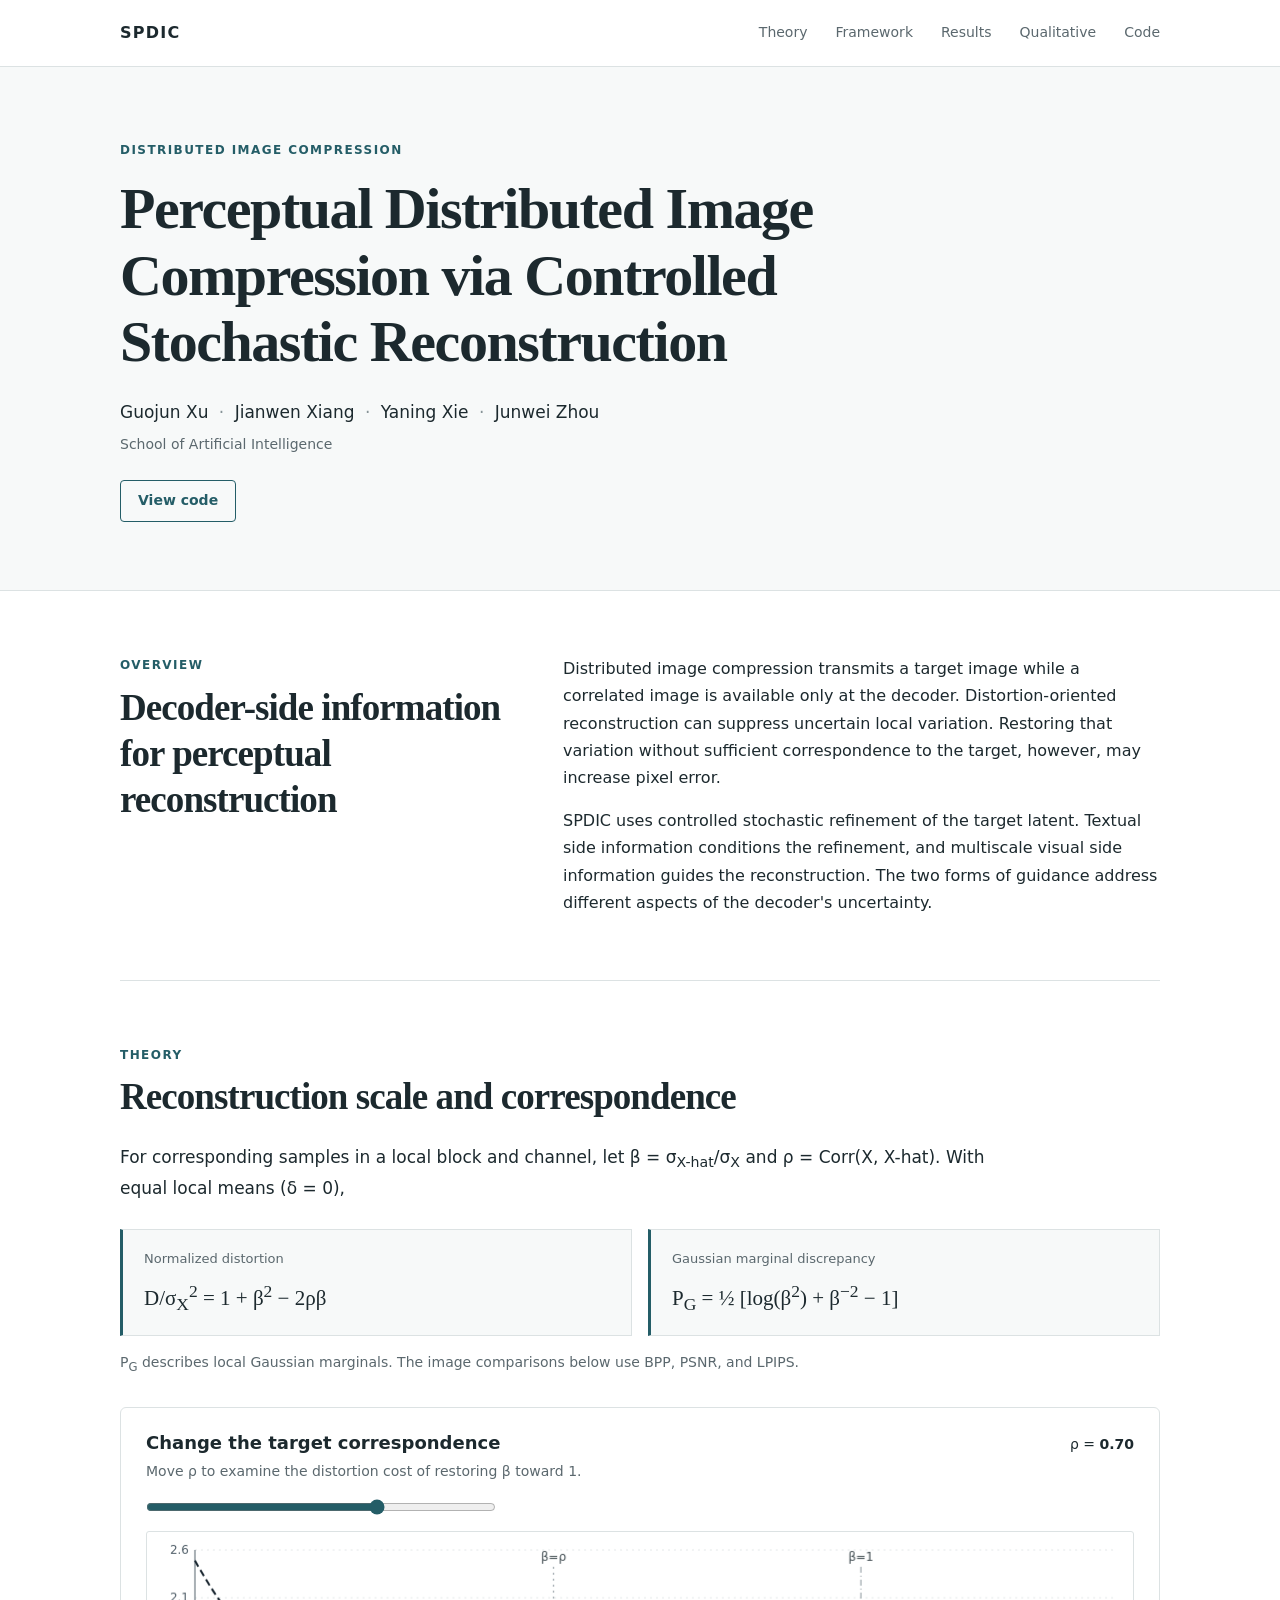
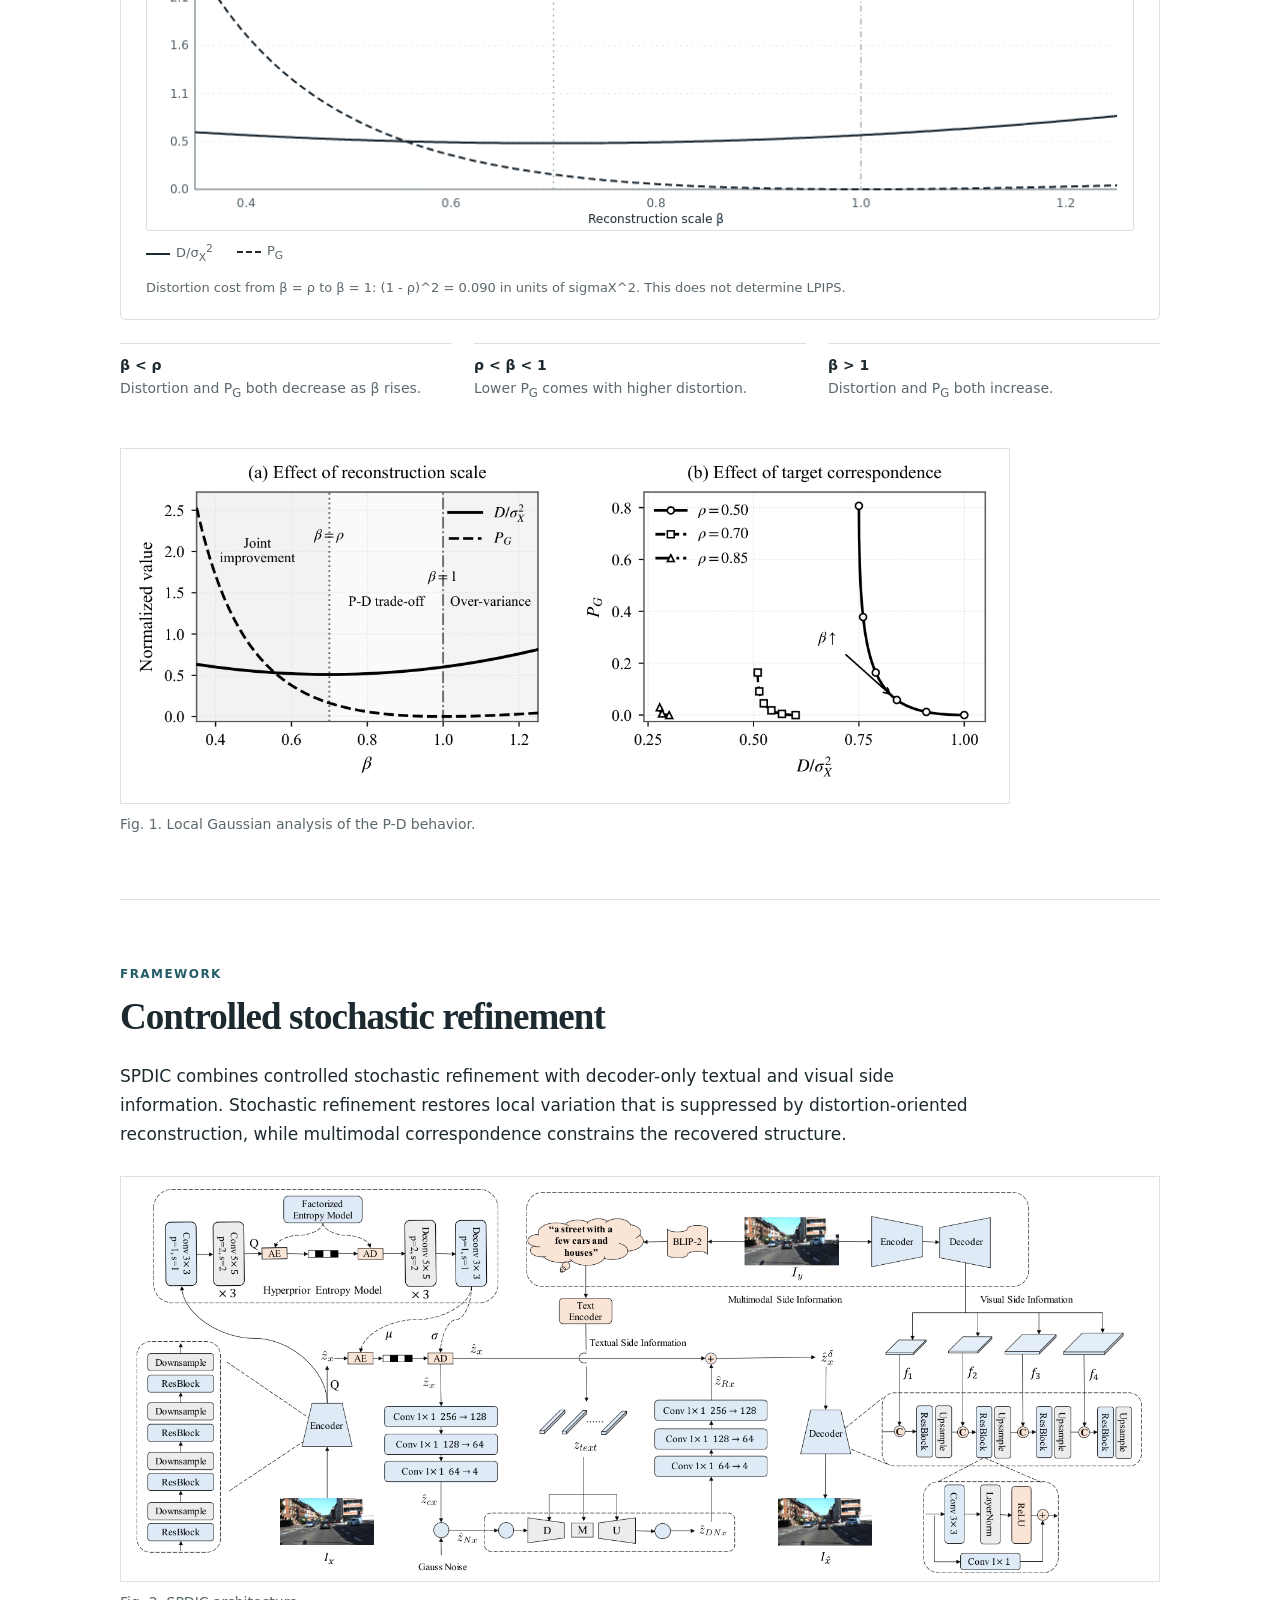
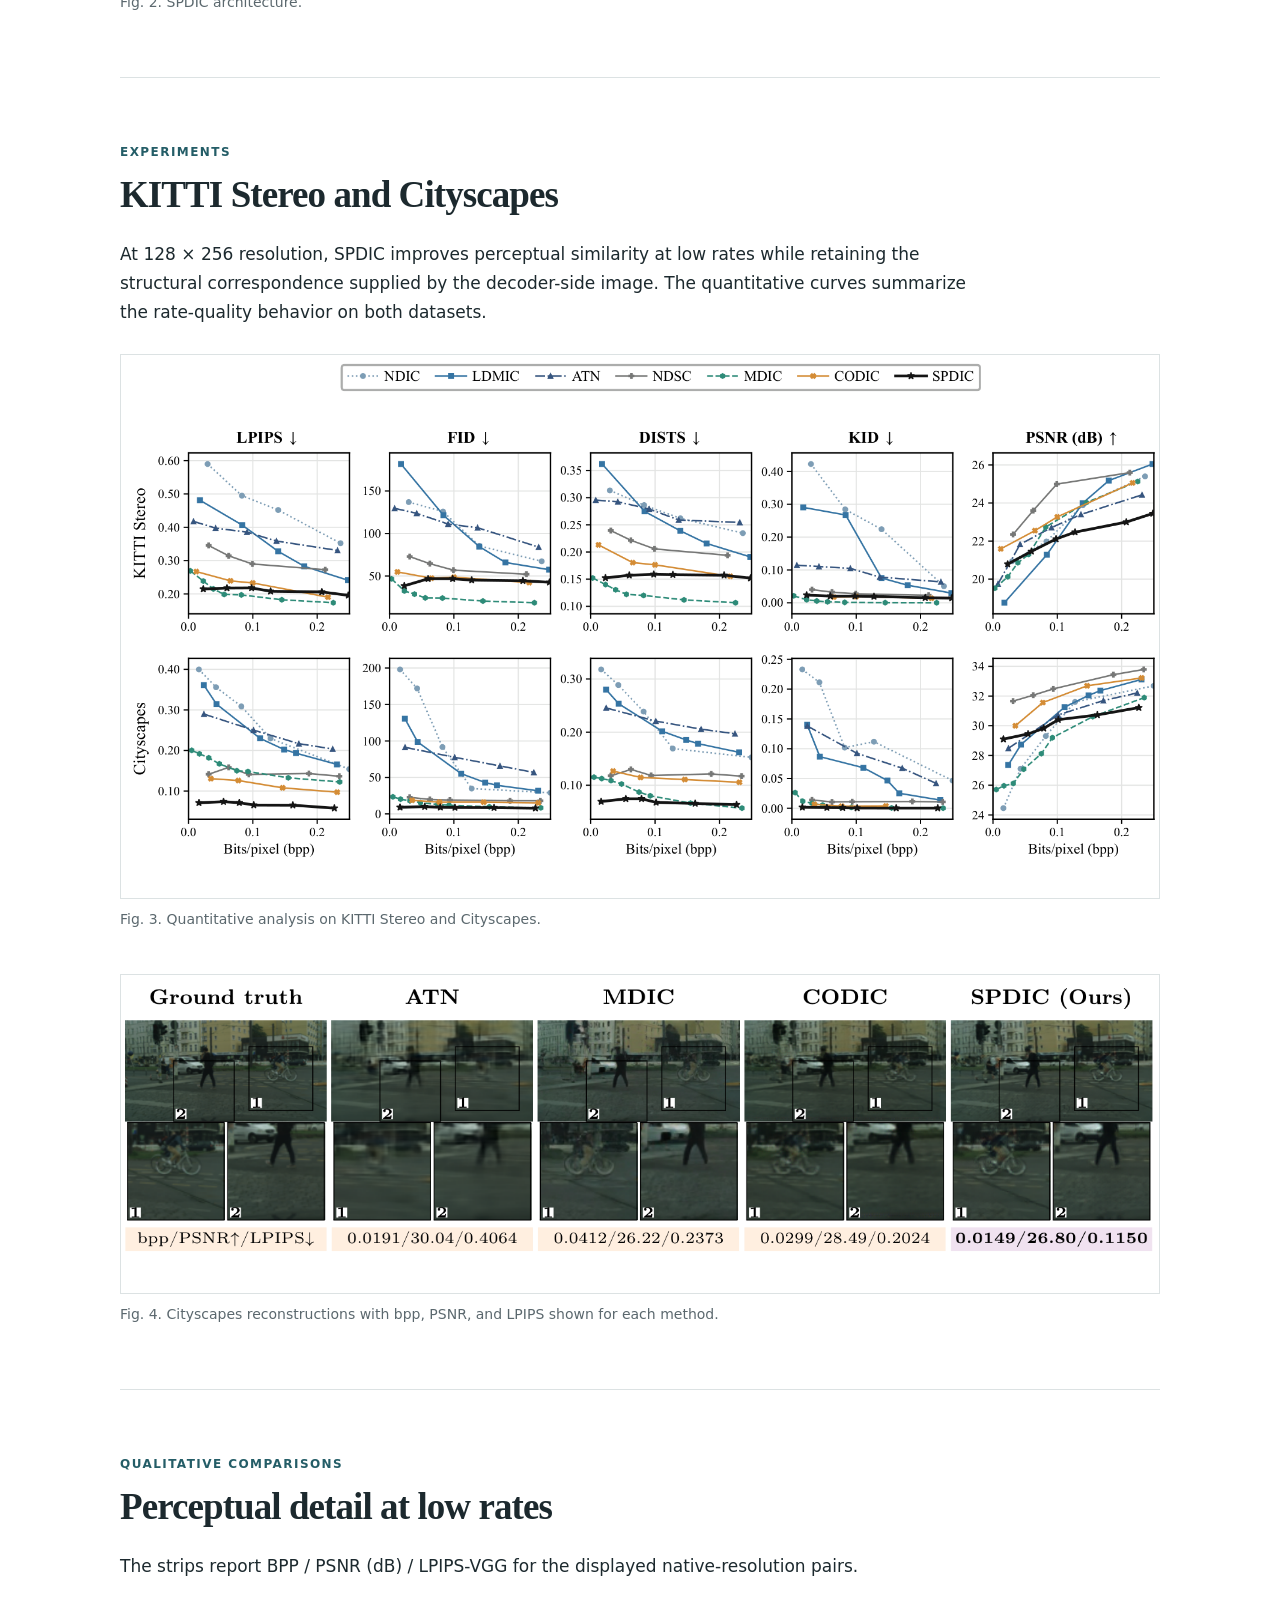
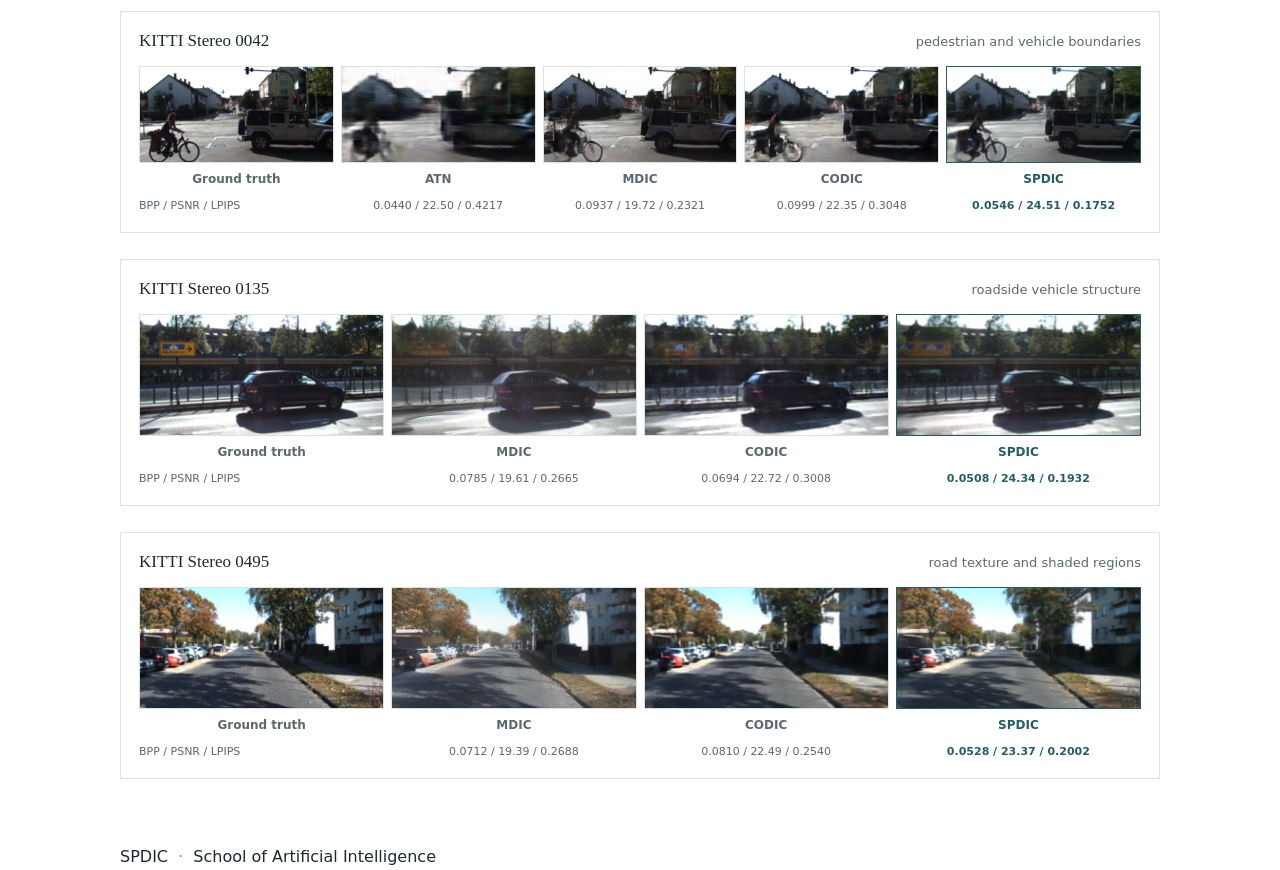
==== commit d9170702: "last submit" ====
--- a/index.html
+++ b/index.html
@@ -97,7 +97,7 @@
 
       <section id="qualitative" class="section" aria-labelledby="qualitative-title">
         <div class="section-heading"><span class="section-label">Qualitative comparisons</span><h2 id="qualitative-title">Perceptual detail at low rates</h2></div>
-        <p class="lead">The aligned KITTI strips report BPP / PSNR (dB) / LPIPS-VGG for the displayed native-resolution pairs. Lower BPP and LPIPS and higher PSNR indicate the preferred direction.</p>
+        <p class="lead">The strips report BPP / PSNR (dB) / LPIPS-VGG for the displayed native-resolution pairs.</p>
 
         <div class="comparison-list">
           <article class="comparison-strip">
@@ -135,43 +135,6 @@
           </article>
         </div>
 
-        <div class="city-extra">
-          <div class="subheading"><span class="section-label">Additional Cityscapes examples</span><h3>Scene-level comparison beyond the manuscript example</h3></div>
-          <p class="qualitative-analysis">Across the three additional scenes, SPDIC preserves pedestrian contours, lane markings, and fine road texture with less smoothing than the deterministic reconstructions. The examples complement the quantitative Cityscapes trends and the 0336 comparison above.</p>
-          <div class="comparison-list city-list">
-            <article class="comparison-strip">
-              <div class="strip-heading"><strong>Cityscapes 0000</strong><span>crossing pedestrians and vehicles</span></div>
-              <div class="strip-grid five">
-                <div class="strip-cell"><img src="assets/city_0000/gt.png" alt="Cityscapes 0000 ground truth"><b>Ground truth</b></div>
-                <div class="strip-cell"><img src="assets/city_0000/ldmic.png" alt="Cityscapes 0000 LDMIC reconstruction"><b>LDMIC</b></div>
-                <div class="strip-cell"><img src="assets/city_0000/atn.png" alt="Cityscapes 0000 ATN reconstruction"><b>ATN</b></div>
-                <div class="strip-cell"><img src="assets/city_0000/bisic.png" alt="Cityscapes 0000 BiSIC reconstruction"><b>BiSIC</b></div>
-                <div class="strip-cell ours"><img src="assets/city_0000/spdic.png" alt="Cityscapes 0000 SPDIC reconstruction"><b>SPDIC</b></div>
-              </div>
-            </article>
-            <article class="comparison-strip">
-              <div class="strip-heading"><strong>Cityscapes 0002</strong><span>pedestrian and intersection structure</span></div>
-              <div class="strip-grid five">
-                <div class="strip-cell"><img src="assets/city_0002/gt.png" alt="Cityscapes 0002 ground truth"><b>Ground truth</b></div>
-                <div class="strip-cell"><img src="assets/city_0002/ldmic.png" alt="Cityscapes 0002 LDMIC reconstruction"><b>LDMIC</b></div>
-                <div class="strip-cell"><img src="assets/city_0002/atn.png" alt="Cityscapes 0002 ATN reconstruction"><b>ATN</b></div>
-                <div class="strip-cell"><img src="assets/city_0002/bisic.png" alt="Cityscapes 0002 BiSIC reconstruction"><b>BiSIC</b></div>
-                <div class="strip-cell ours"><img src="assets/city_0002/spdic.png" alt="Cityscapes 0002 SPDIC reconstruction"><b>SPDIC</b></div>
-              </div>
-            </article>
-            <article class="comparison-strip">
-              <div class="strip-heading"><strong>Cityscapes 0376</strong><span>wet-road texture and distant figures</span></div>
-              <div class="strip-grid five">
-                <div class="strip-cell"><img src="assets/city_0376/gt.png" alt="Cityscapes 0376 ground truth"><b>Ground truth</b></div>
-                <div class="strip-cell"><img src="assets/city_0376/ldmic.png" alt="Cityscapes 0376 LDMIC reconstruction"><b>LDMIC</b></div>
-                <div class="strip-cell"><img src="assets/city_0376/atn.png" alt="Cityscapes 0376 ATN reconstruction"><b>ATN</b></div>
-                <div class="strip-cell"><img src="assets/city_0376/bisic.png" alt="Cityscapes 0376 BiSIC reconstruction"><b>BiSIC</b></div>
-                <div class="strip-cell ours"><img src="assets/city_0376/spdic.png" alt="Cityscapes 0376 SPDIC reconstruction"><b>SPDIC</b></div>
-              </div>
-            </article>
-          </div>
-        </div>
-
       </section>
     </div>
   </main>
--- a/style.css
+++ b/style.css
@@ -1,113 +1,107 @@
-:root {
-  --ink: #1c292e;
-  --muted: #5b686e;
-  --line: #dce2e3;
-  --accent: #245d67;
-  --paper: #ffffff;
-  --wash: #f7f9f9;
-}
-
-* { box-sizing: border-box; }
-html { scroll-behavior: smooth; }
-body { margin: 0; color: var(--ink); background: var(--paper); font: 16px/1.7 system-ui, -apple-system, "Segoe UI", sans-serif; }
-a { color: var(--accent); }
-.container { width: min(1040px, calc(100% - 48px)); margin: 0 auto; }
-
-.site-header { background: var(--paper); border-bottom: 1px solid var(--line); }
-.nav { display: flex; align-items: center; justify-content: space-between; gap: 20px; min-height: 66px; }
-.brand { color: var(--ink); font-weight: 800; letter-spacing: .08em; text-decoration: none; }
-.nav-links { display: flex; align-items: center; gap: 28px; flex-wrap: wrap; font-size: 14px; }
-.nav-links a { color: var(--muted); text-decoration: none; }
-.nav-links a:hover { color: var(--accent); }
-
-.hero { background: var(--wash); border-bottom: 1px solid var(--line); }
-.hero-inner { padding: 73px 0 68px; }
-.kicker, .section-label { color: var(--accent); font-size: 12px; font-weight: 750; letter-spacing: .12em; text-transform: uppercase; }
-.kicker { margin: 0 0 16px; }
-h1, h2 { font-family: Georgia, "Times New Roman", serif; letter-spacing: -.025em; }
-h1 { max-width: 900px; margin: 0 0 23px; font-size: clamp(36px, 4.6vw, 58px); font-weight: 700; line-height: 1.14; }
-.authors { margin: 0; font-size: 17px; }
-.authors span, .footer span { color: #879397; padding: 0 5px; }
-.affiliation { margin: 6px 0 24px; color: var(--muted); font-size: 14px; }
-.button { display: inline-block; padding: 8px 17px; border: 1px solid var(--accent); border-radius: 4px; color: var(--accent); font-size: 14px; font-weight: 650; text-decoration: none; }
-.button:hover { background: var(--accent); color: white; }
-
-.section { padding: 64px 0; border-bottom: 1px solid var(--line); }
-.section:last-child { border-bottom: 0; }
-.section-heading { margin-bottom: 22px; }
-.section-label { display: block; margin-bottom: 9px; }
-h2 { max-width: 820px; margin: 0; font-size: clamp(27px, 3.2vw, 37px); line-height: 1.25; }
-h3 { margin: 0; font-size: 18px; line-height: 1.35; }
-p { margin: 0 0 16px; }
-.lead { max-width: 870px; font-size: 17px; }
-.overview { display: grid; grid-template-columns: 1fr 1.5fr; gap: 45px; }
-.overview .section-heading { margin: 0; }
-.section-body { max-width: 690px; }
-.section-body p:last-child { margin-bottom: 0; }
-
-.equations { display: grid; grid-template-columns: 1fr 1fr; gap: 16px; margin: 26px 0 15px; }
-.equation { padding: 18px 21px; border: 1px solid var(--line); border-left: 3px solid var(--accent); background: var(--wash); }
-.equation span { display: block; margin-bottom: 8px; color: var(--muted); font-size: 13px; }
-.equation div { font: 21px/1.5 Georgia, "Times New Roman", serif; white-space: nowrap; overflow-x: auto; }
-.measure-note { color: var(--muted); font-size: 14px; }
-
-.analysis-card { margin: 29px 0 23px; padding: 23px 25px 19px; border: 1px solid var(--line); border-radius: 6px; }
-.analysis-header { display: flex; align-items: flex-start; justify-content: space-between; gap: 20px; }
-.analysis-header p { margin: 5px 0 12px; color: var(--muted); font-size: 14px; }
-.analysis-header label { flex: none; margin-top: 2px; font-size: 14px; }
-.analysis-card input[type=range] { display: block; width: min(350px, 100%); margin: 3px 0 16px; accent-color: var(--accent); }
-#theoryPlot { display: block; width: 100%; height: 300px; border: 1px solid var(--line); border-radius: 3px; }
-.plot-key { display: flex; gap: 24px; margin: 9px 0 0; color: var(--muted); font-size: 13px; }
-.plot-key i { display: inline-block; width: 24px; margin-right: 6px; border-top: 2px solid var(--ink); vertical-align: middle; }
-.plot-key i.dash { border-top-style: dashed; }
-.cost { margin: 10px 0 0; color: var(--muted); font-size: 13px; }
-.regimes { display: grid; grid-template-columns: repeat(3, 1fr); gap: 22px; margin: 20px 0 28px; }
-.regimes p { padding-top: 10px; border-top: 1px solid var(--line); color: var(--muted); font-size: 14px; }
-.regimes strong { color: var(--ink); }
-
-.paper-figure { margin: 28px 0 0; }
-.paper-figure + .paper-figure { margin-top: 44px; }
-.paper-figure.compact { max-width: 890px; }
-.paper-figure img { display: block; width: 100%; height: auto; border: 1px solid var(--line); background: white; }
-figcaption { margin-top: 10px; color: var(--muted); font-size: 14px; line-height: 1.5; }
-.comparison-list { display: grid; gap: 26px; margin-top: 30px; }
-.comparison-strip { padding: 18px; border: 1px solid var(--line); background: var(--paper); }
-.strip-heading { display: flex; justify-content: space-between; align-items: baseline; gap: 16px; margin-bottom: 13px; color: var(--muted); font-size: 13px; }
-.strip-heading strong { color: var(--ink); font: 17px/1.3 Georgia, "Times New Roman", serif; }
-.strip-grid, .metric-grid { display: grid; gap: 7px; }
-.strip-grid.five, .metric-grid.five { grid-template-columns: repeat(5, minmax(0, 1fr)); }
-.strip-grid.four, .metric-grid.four { grid-template-columns: repeat(4, minmax(0, 1fr)); }
-.strip-cell { min-width: 0; }
-.strip-cell img { display: block; width: 100%; aspect-ratio: 2 / 1; object-fit: cover; border: 1px solid var(--line); background: #f4f6f6; }
-.strip-cell b { display: block; margin-top: 6px; color: var(--muted); font-size: 12px; font-weight: 650; text-align: center; }
-.strip-cell.ours img { border-color: var(--accent); }
-.strip-cell.ours b { color: var(--accent); }
-.metric-grid { margin-top: 9px; color: var(--muted); font-size: 11px; line-height: 1.35; text-align: center; }
-.metric-grid span:first-child { text-align: left; }
-.metric-grid strong { color: var(--accent); font-weight: 700; }
-.city-extra { margin-top: 56px; padding-top: 30px; border-top: 1px solid var(--line); }
-.subheading { margin-bottom: 8px; }
-.subheading .section-label { margin-bottom: 6px; }
-.subheading h3 { font: 24px/1.25 Georgia, "Times New Roman", serif; }
-.qualitative-analysis { max-width: 820px; color: var(--muted); }
-.city-list { margin-top: 22px; }
-@media (max-width: 760px) {
-  .container { width: min(100% - 32px, 1040px); }
-  .nav { align-items: flex-start; padding: 15px 0; }
-  .nav-links { gap: 13px; }
-  .hero-inner { padding: 51px 0 48px; }
-  .section { padding: 47px 0; }
-  .overview, .equations, .regimes { grid-template-columns: 1fr; gap: 14px; }
-  .analysis-card { padding: 18px; }
-  .analysis-header { display: block; }
-  .analysis-header label { display: block; margin-bottom: 8px; }
-  .comparison-strip { padding: 12px; }
-  .strip-heading { display: block; }
-  .strip-heading span { display: block; margin-top: 3px; }
-  .strip-grid.five, .metric-grid.five { grid-template-columns: repeat(5, minmax(92px, 1fr)); overflow-x: auto; }
-  .strip-grid.four, .metric-grid.four { grid-template-columns: repeat(4, minmax(110px, 1fr)); overflow-x: auto; }
-  .strip-grid, .metric-grid { padding-bottom: 2px; }
-  .metric-grid { font-size: 10px; }
-}
-
-@media (prefers-reduced-motion: reduce) { html { scroll-behavior: auto; } }
+:root {
+  --ink: #1c292e;
+  --muted: #5b686e;
+  --line: #dce2e3;
+  --accent: #245d67;
+  --paper: #ffffff;
+  --wash: #f7f9f9;
+}
+
+* { box-sizing: border-box; }
+html { scroll-behavior: smooth; }
+body { margin: 0; color: var(--ink); background: var(--paper); font: 16px/1.7 system-ui, -apple-system, "Segoe UI", sans-serif; }
+a { color: var(--accent); }
+.container { width: min(1040px, calc(100% - 48px)); margin: 0 auto; }
+
+.site-header { background: var(--paper); border-bottom: 1px solid var(--line); }
+.nav { display: flex; align-items: center; justify-content: space-between; gap: 20px; min-height: 66px; }
+.brand { color: var(--ink); font-weight: 800; letter-spacing: .08em; text-decoration: none; }
+.nav-links { display: flex; align-items: center; gap: 28px; flex-wrap: wrap; font-size: 14px; }
+.nav-links a { color: var(--muted); text-decoration: none; }
+.nav-links a:hover { color: var(--accent); }
+
+.hero { background: var(--wash); border-bottom: 1px solid var(--line); }
+.hero-inner { padding: 73px 0 68px; }
+.kicker, .section-label { color: var(--accent); font-size: 12px; font-weight: 750; letter-spacing: .12em; text-transform: uppercase; }
+.kicker { margin: 0 0 16px; }
+h1, h2 { font-family: Georgia, "Times New Roman", serif; letter-spacing: -.025em; }
+h1 { max-width: 900px; margin: 0 0 23px; font-size: clamp(36px, 4.6vw, 58px); font-weight: 700; line-height: 1.14; }
+.authors { margin: 0; font-size: 17px; }
+.authors span, .footer span { color: #879397; padding: 0 5px; }
+.affiliation { margin: 6px 0 24px; color: var(--muted); font-size: 14px; }
+.button { display: inline-block; padding: 8px 17px; border: 1px solid var(--accent); border-radius: 4px; color: var(--accent); font-size: 14px; font-weight: 650; text-decoration: none; }
+.button:hover { background: var(--accent); color: white; }
+
+.section { padding: 64px 0; border-bottom: 1px solid var(--line); }
+.section:last-child { border-bottom: 0; }
+.section-heading { margin-bottom: 22px; }
+.section-label { display: block; margin-bottom: 9px; }
+h2 { max-width: 820px; margin: 0; font-size: clamp(27px, 3.2vw, 37px); line-height: 1.25; }
+h3 { margin: 0; font-size: 18px; line-height: 1.35; }
+p { margin: 0 0 16px; }
+.lead { max-width: 870px; font-size: 17px; }
+.overview { display: grid; grid-template-columns: 1fr 1.5fr; gap: 45px; }
+.overview .section-heading { margin: 0; }
+.section-body { max-width: 690px; }
+.section-body p:last-child { margin-bottom: 0; }
+
+.equations { display: grid; grid-template-columns: 1fr 1fr; gap: 16px; margin: 26px 0 15px; }
+.equation { padding: 18px 21px; border: 1px solid var(--line); border-left: 3px solid var(--accent); background: var(--wash); }
+.equation span { display: block; margin-bottom: 8px; color: var(--muted); font-size: 13px; }
+.equation div { font: 21px/1.5 Georgia, "Times New Roman", serif; white-space: nowrap; overflow-x: auto; }
+.measure-note { color: var(--muted); font-size: 14px; }
+
+.analysis-card { margin: 29px 0 23px; padding: 23px 25px 19px; border: 1px solid var(--line); border-radius: 6px; }
+.analysis-header { display: flex; align-items: flex-start; justify-content: space-between; gap: 20px; }
+.analysis-header p { margin: 5px 0 12px; color: var(--muted); font-size: 14px; }
+.analysis-header label { flex: none; margin-top: 2px; font-size: 14px; }
+.analysis-card input[type=range] { display: block; width: min(350px, 100%); margin: 3px 0 16px; accent-color: var(--accent); }
+#theoryPlot { display: block; width: 100%; height: 300px; border: 1px solid var(--line); border-radius: 3px; }
+.plot-key { display: flex; gap: 24px; margin: 9px 0 0; color: var(--muted); font-size: 13px; }
+.plot-key i { display: inline-block; width: 24px; margin-right: 6px; border-top: 2px solid var(--ink); vertical-align: middle; }
+.plot-key i.dash { border-top-style: dashed; }
+.cost { margin: 10px 0 0; color: var(--muted); font-size: 13px; }
+.regimes { display: grid; grid-template-columns: repeat(3, 1fr); gap: 22px; margin: 20px 0 28px; }
+.regimes p { padding-top: 10px; border-top: 1px solid var(--line); color: var(--muted); font-size: 14px; }
+.regimes strong { color: var(--ink); }
+
+.paper-figure { margin: 28px 0 0; }
+.paper-figure + .paper-figure { margin-top: 44px; }
+.paper-figure.compact { max-width: 890px; }
+.paper-figure img { display: block; width: 100%; height: auto; border: 1px solid var(--line); background: white; }
+figcaption { margin-top: 10px; color: var(--muted); font-size: 14px; line-height: 1.5; }
+.comparison-list { display: grid; gap: 26px; margin-top: 30px; }
+.comparison-strip { padding: 18px; border: 1px solid var(--line); background: var(--paper); }
+.strip-heading { display: flex; justify-content: space-between; align-items: baseline; gap: 16px; margin-bottom: 13px; color: var(--muted); font-size: 13px; }
+.strip-heading strong { color: var(--ink); font: 17px/1.3 Georgia, "Times New Roman", serif; }
+.strip-grid, .metric-grid { display: grid; gap: 7px; }
+.strip-grid.five, .metric-grid.five { grid-template-columns: repeat(5, minmax(0, 1fr)); }
+.strip-grid.four, .metric-grid.four { grid-template-columns: repeat(4, minmax(0, 1fr)); }
+.strip-cell { min-width: 0; }
+.strip-cell img { display: block; width: 100%; aspect-ratio: 2 / 1; object-fit: cover; border: 1px solid var(--line); background: #f4f6f6; }
+.strip-cell b { display: block; margin-top: 6px; color: var(--muted); font-size: 12px; font-weight: 650; text-align: center; }
+.strip-cell.ours img { border-color: var(--accent); }
+.strip-cell.ours b { color: var(--accent); }
+.metric-grid { margin-top: 9px; color: var(--muted); font-size: 11px; line-height: 1.35; text-align: center; }
+.metric-grid span:first-child { text-align: left; }
+.metric-grid strong { color: var(--accent); font-weight: 700; }
+@media (max-width: 760px) {
+  .container { width: min(100% - 32px, 1040px); }
+  .nav { align-items: flex-start; padding: 15px 0; }
+  .nav-links { gap: 13px; }
+  .hero-inner { padding: 51px 0 48px; }
+  .section { padding: 47px 0; }
+  .overview, .equations, .regimes { grid-template-columns: 1fr; gap: 14px; }
+  .analysis-card { padding: 18px; }
+  .analysis-header { display: block; }
+  .analysis-header label { display: block; margin-bottom: 8px; }
+  .comparison-strip { padding: 12px; }
+  .strip-heading { display: block; }
+  .strip-heading span { display: block; margin-top: 3px; }
+  .strip-grid.five, .metric-grid.five { grid-template-columns: repeat(5, minmax(92px, 1fr)); overflow-x: auto; }
+  .strip-grid.four, .metric-grid.four { grid-template-columns: repeat(4, minmax(110px, 1fr)); overflow-x: auto; }
+  .strip-grid, .metric-grid { padding-bottom: 2px; }
+  .metric-grid { font-size: 10px; }
+}
+
+@media (prefers-reduced-motion: reduce) { html { scroll-behavior: auto; } }
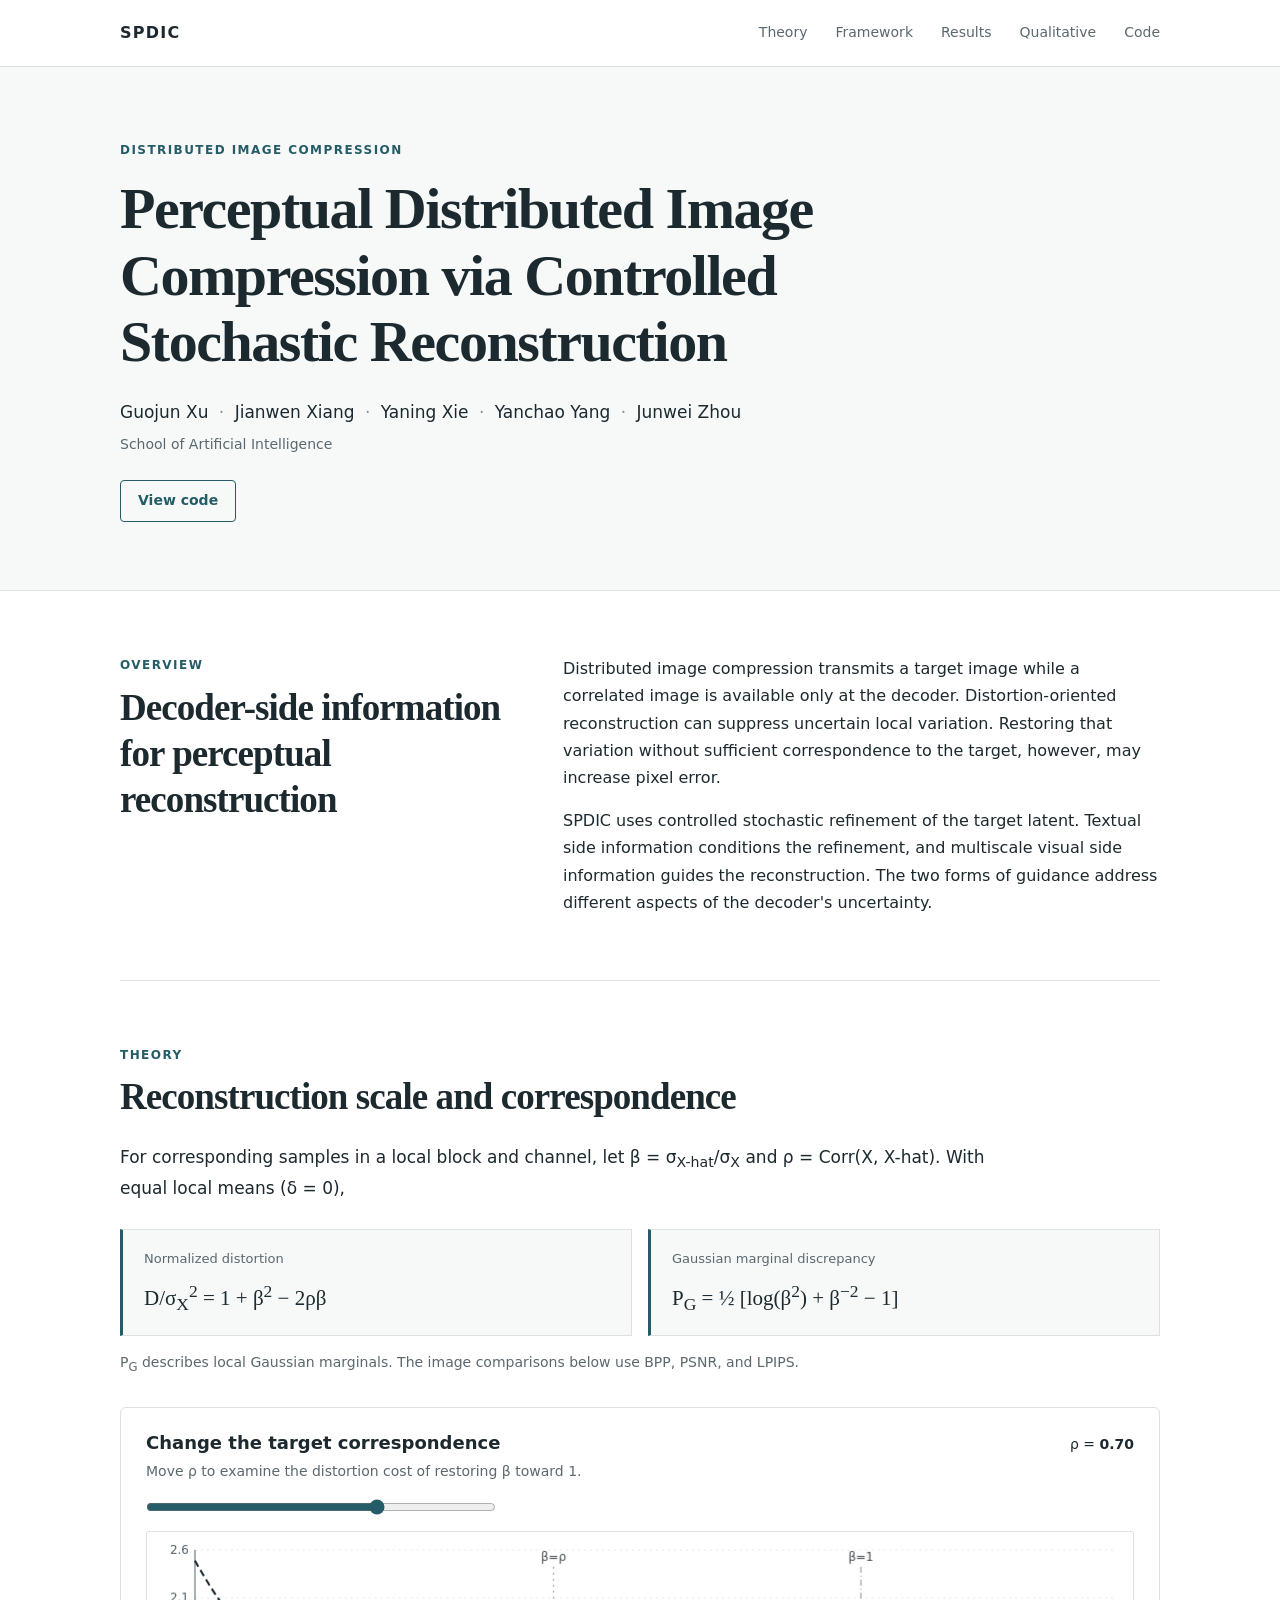
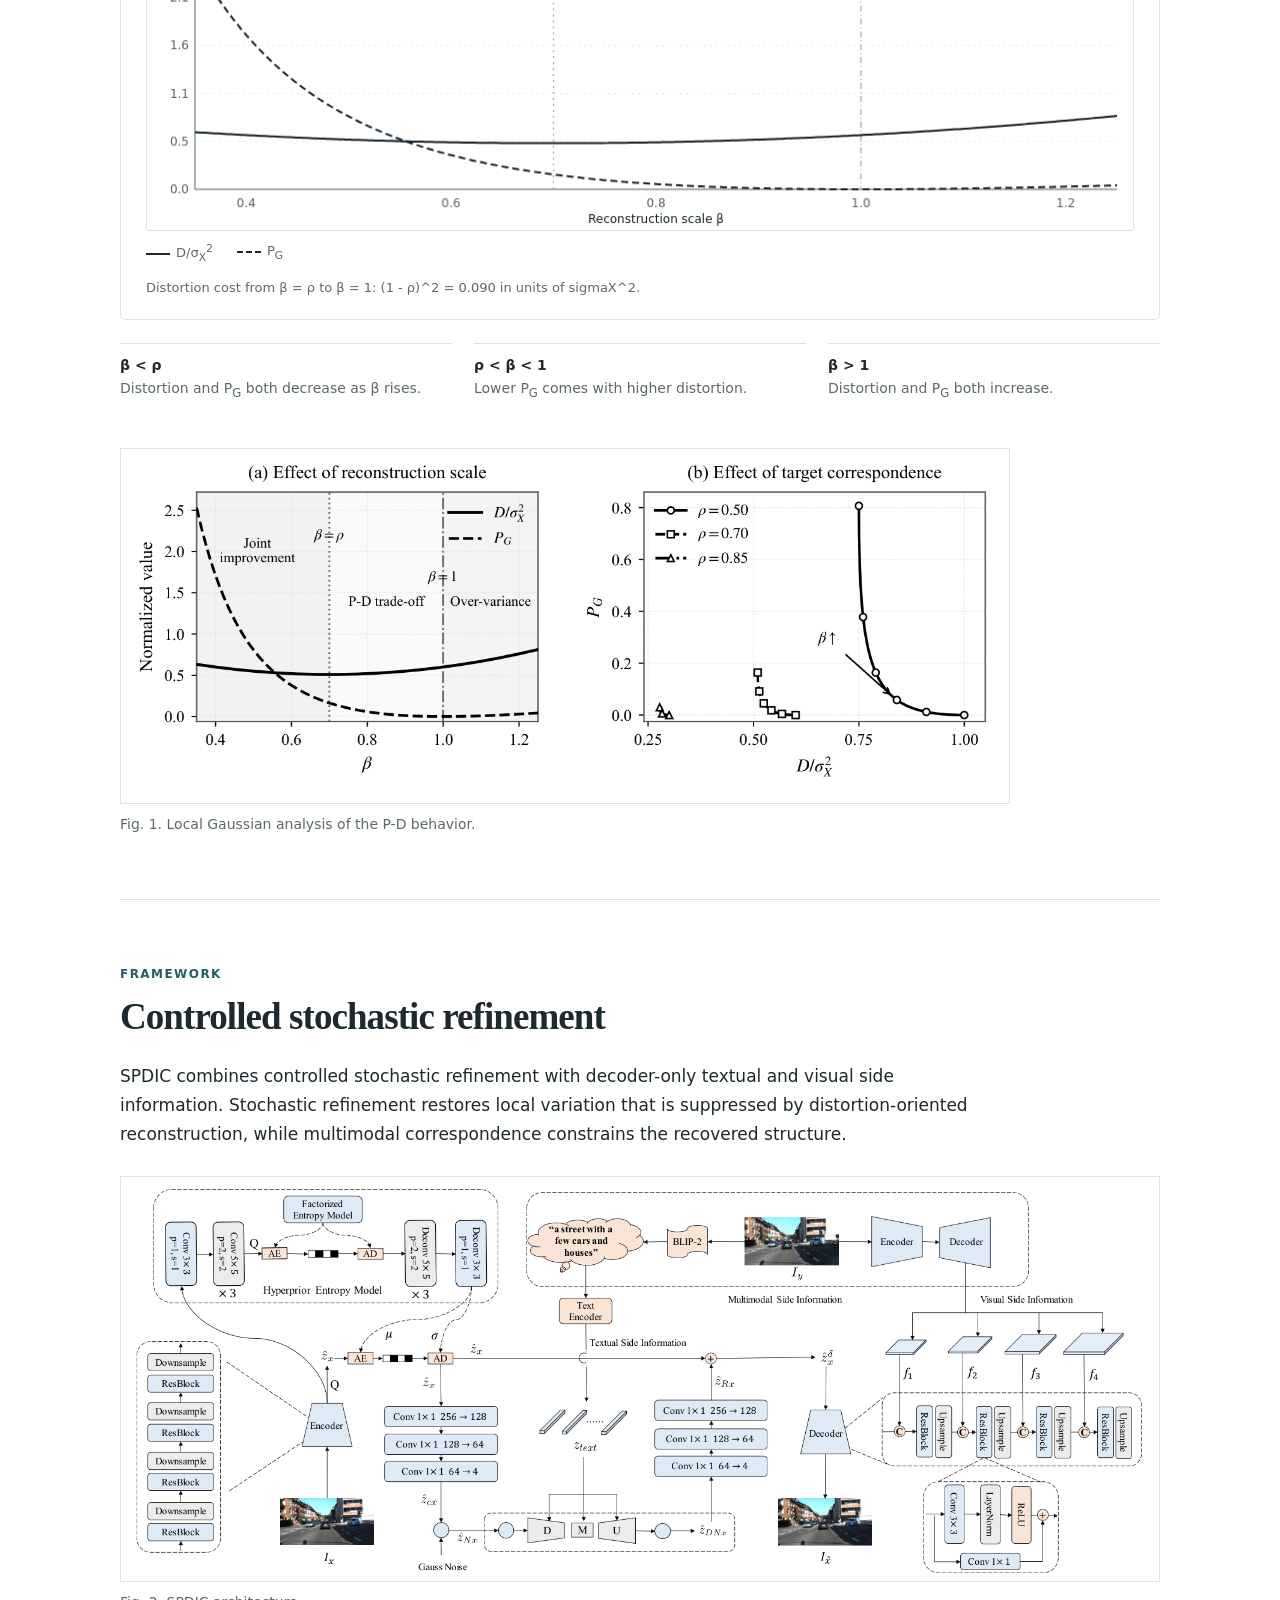
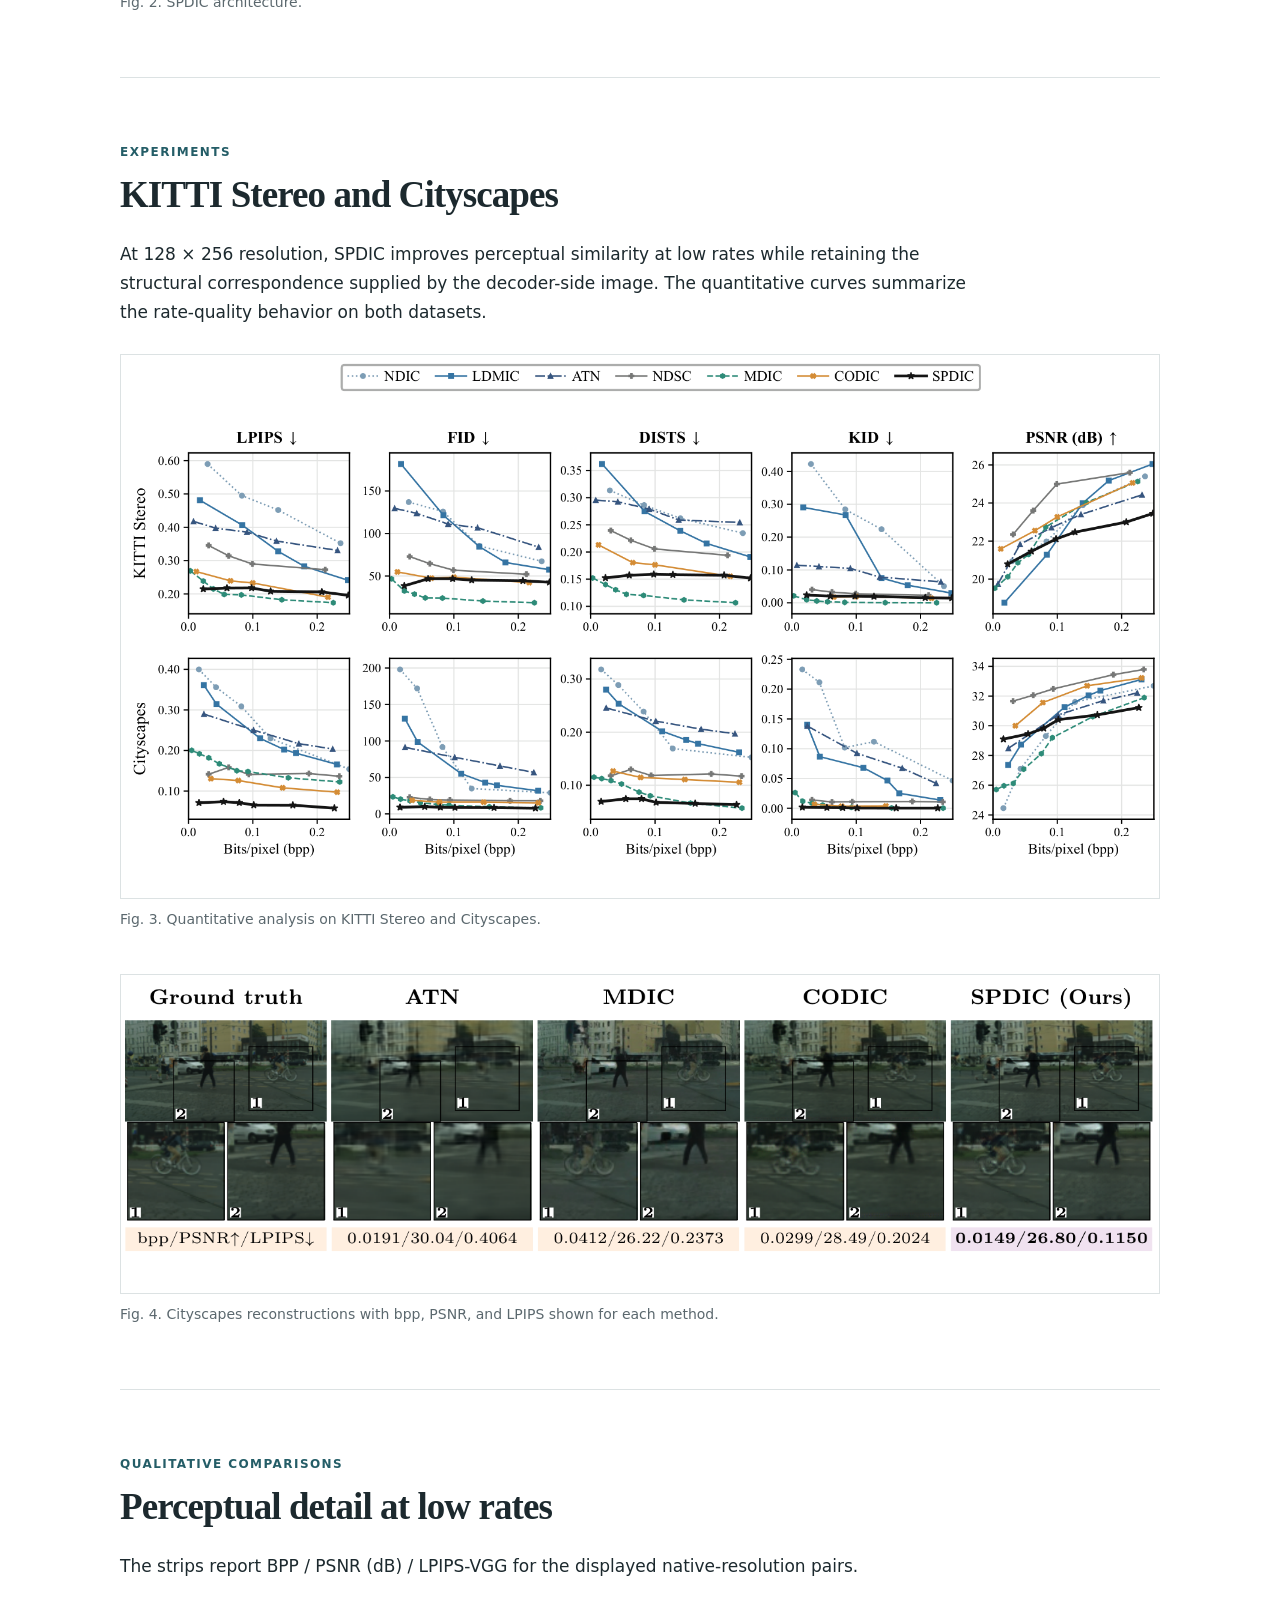
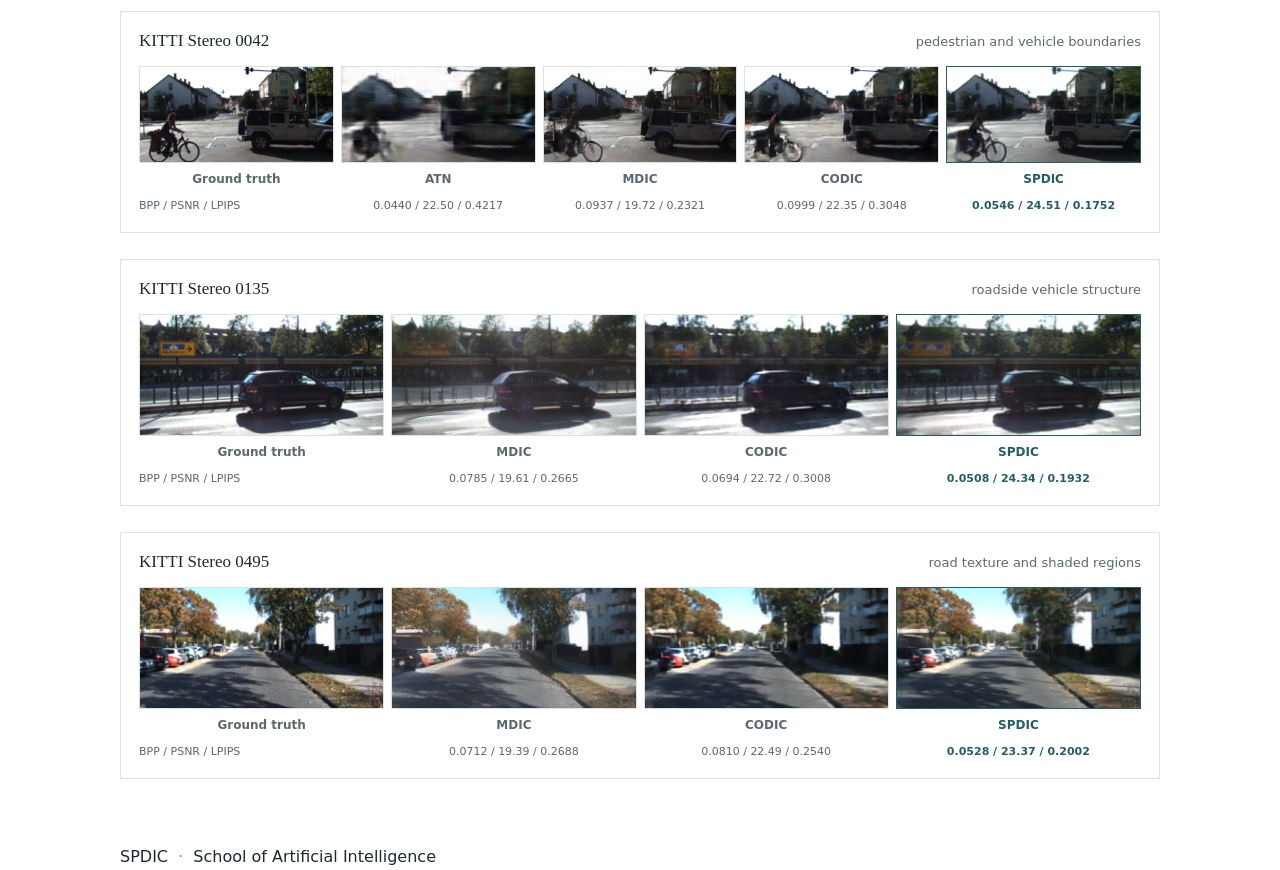
==== commit fa58df7c: "last submit" ====
--- a/index.html
+++ b/index.html
@@ -26,7 +26,7 @@
       <div class="container hero-inner">
         <p class="kicker">Distributed image compression</p>
         <h1>Perceptual Distributed Image Compression via Controlled Stochastic Reconstruction</h1>
-        <p class="authors">Guojun Xu <span>&middot;</span> Jianwen Xiang <span>&middot;</span> Yaning Xie <span>&middot;</span> Junwei Zhou</p>
+        <p class="authors">Guojun Xu <span>&middot;</span> Jianwen Xiang <span>&middot;</span> Yaning Xie <span>&middot;</span> Yanchao Yang <span>&middot;</span> Junwei Zhou</p>
         <p class="affiliation">School of Artificial Intelligence</p>
         <a class="button" href="https://github.com/Mommqq/SPDIC">View code</a>
       </div>
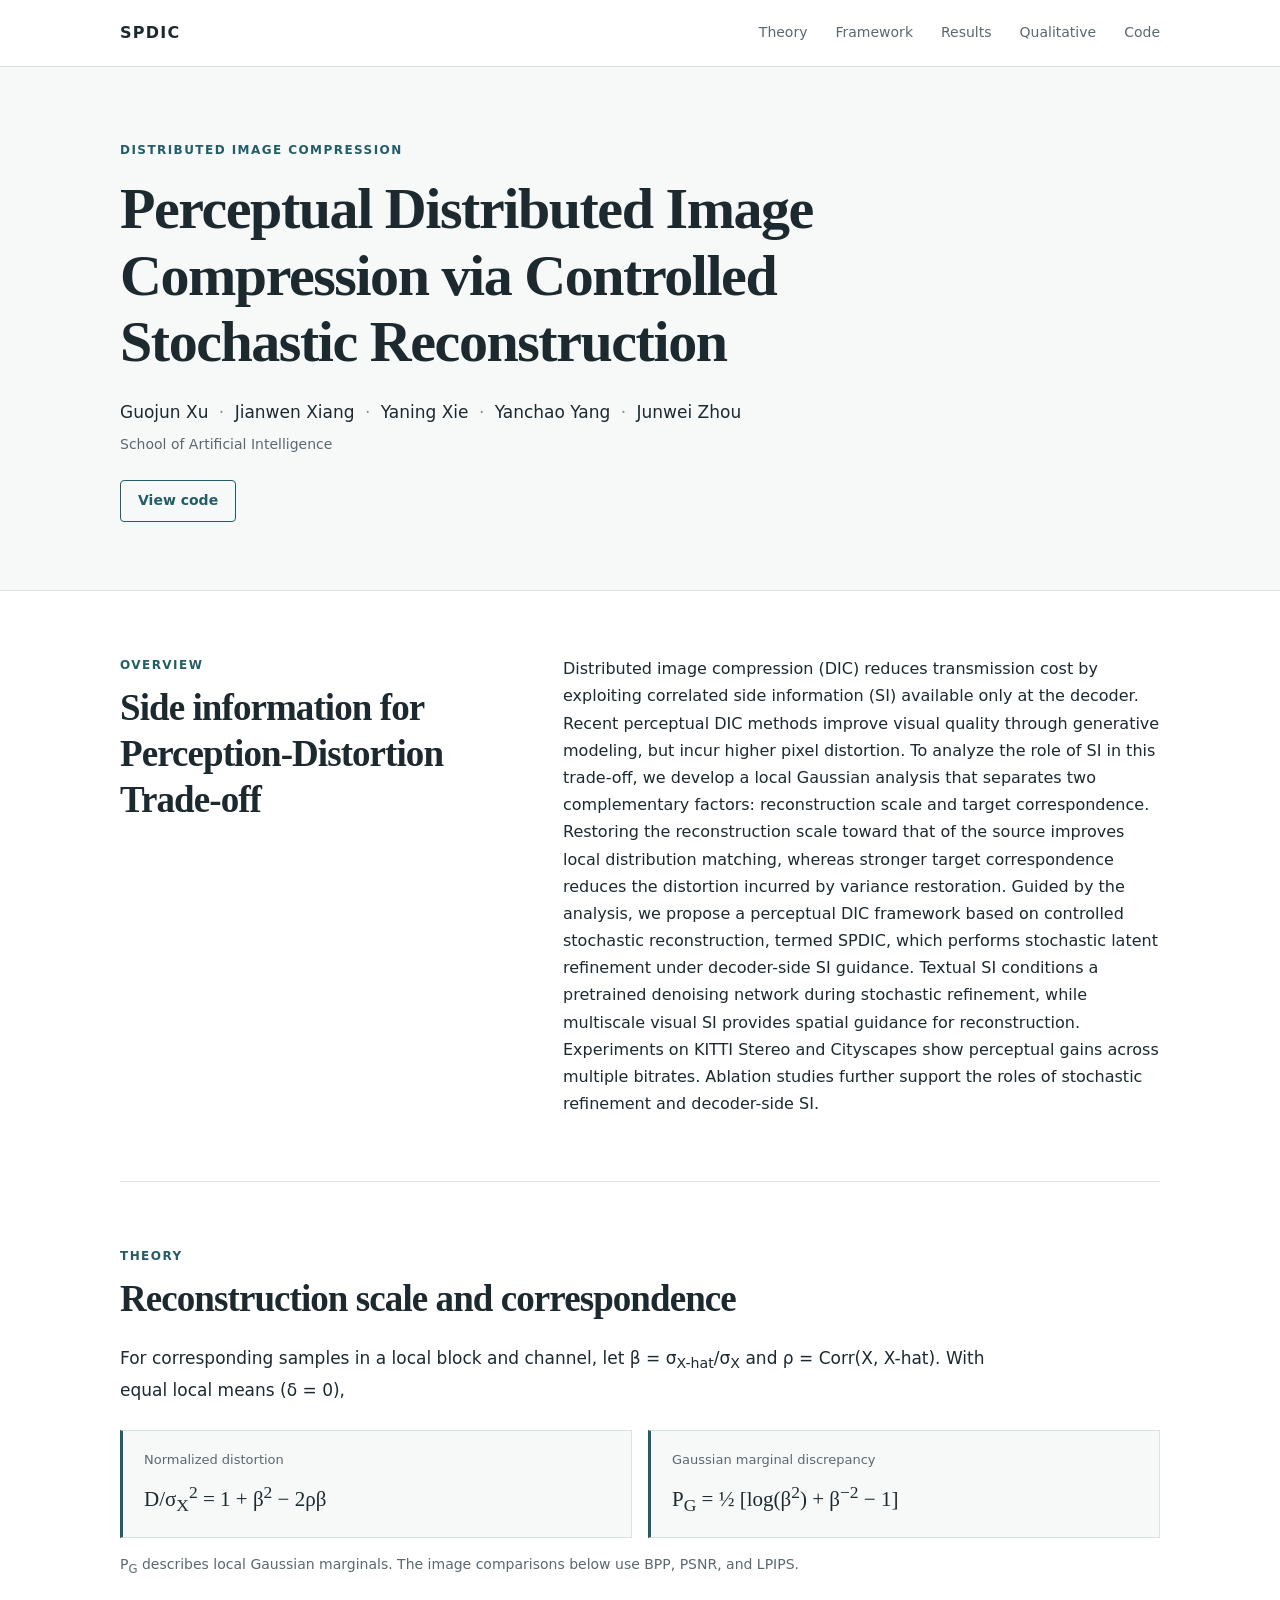
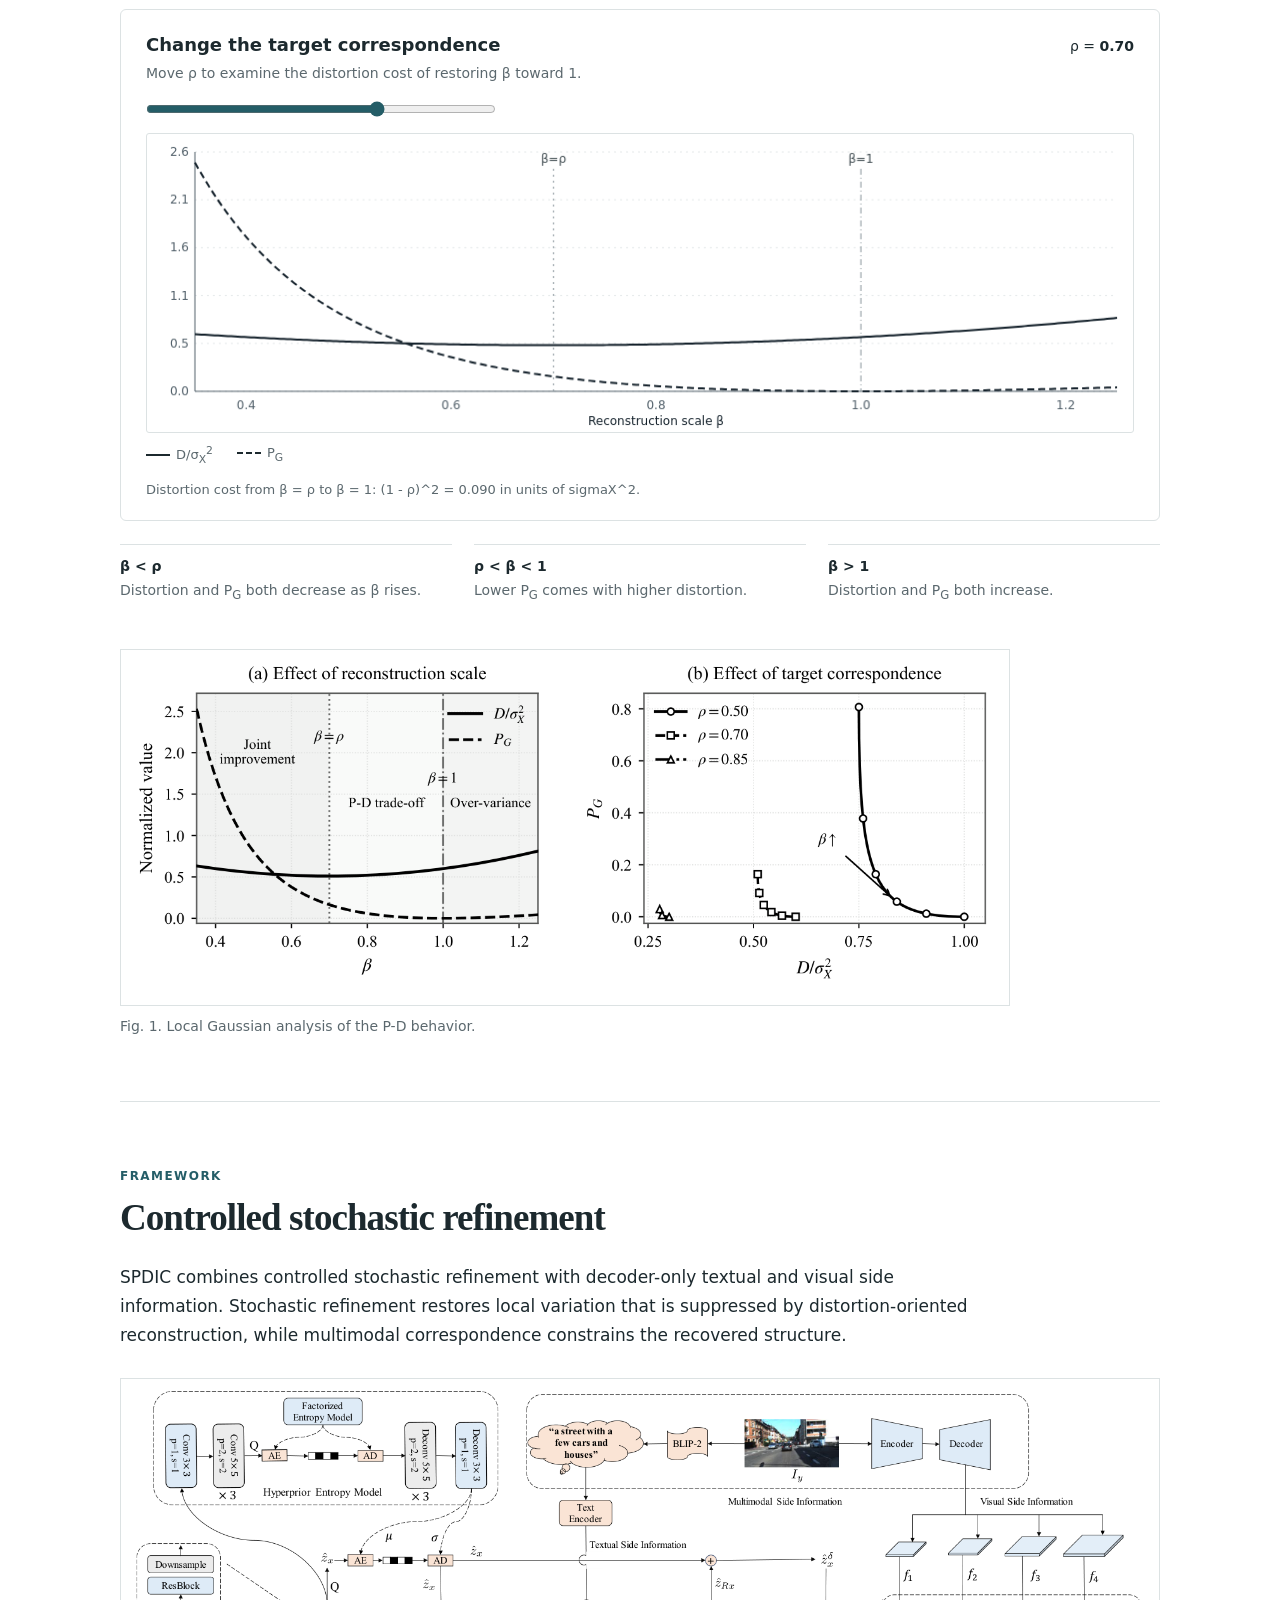
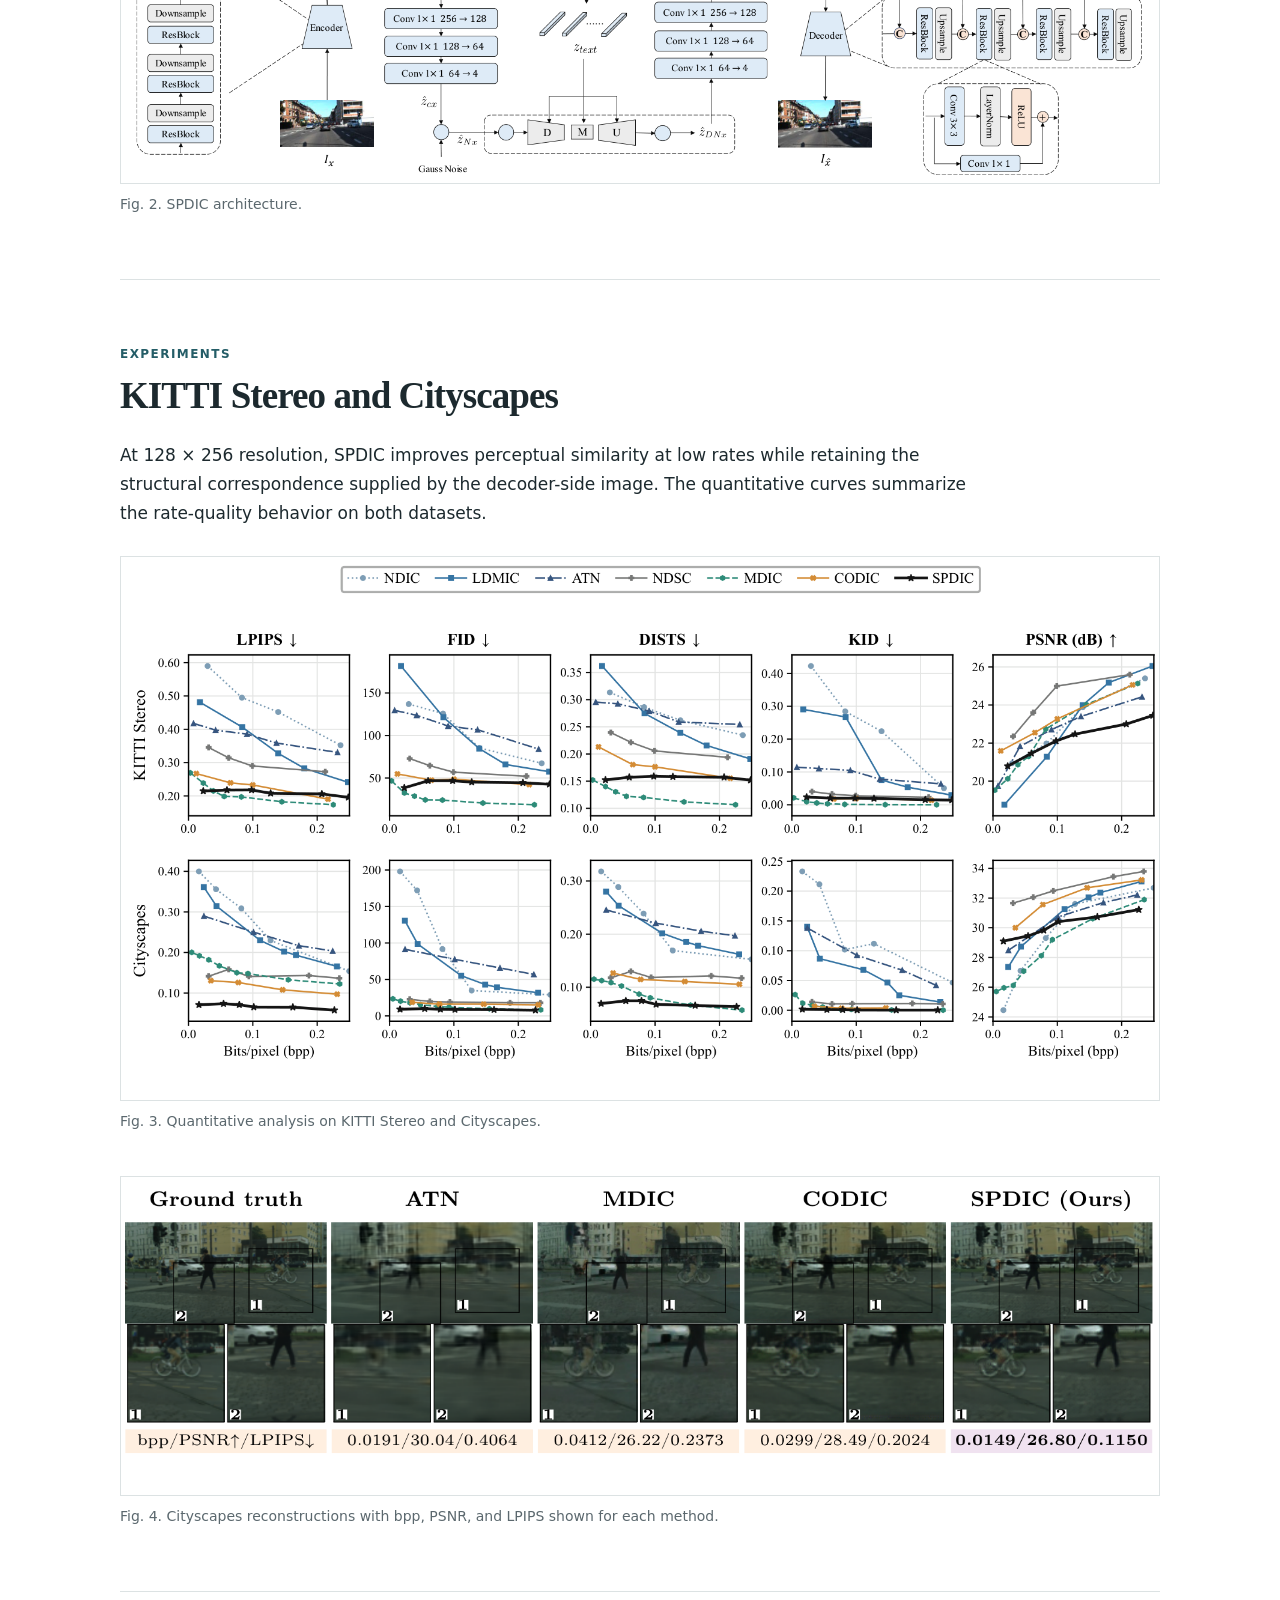
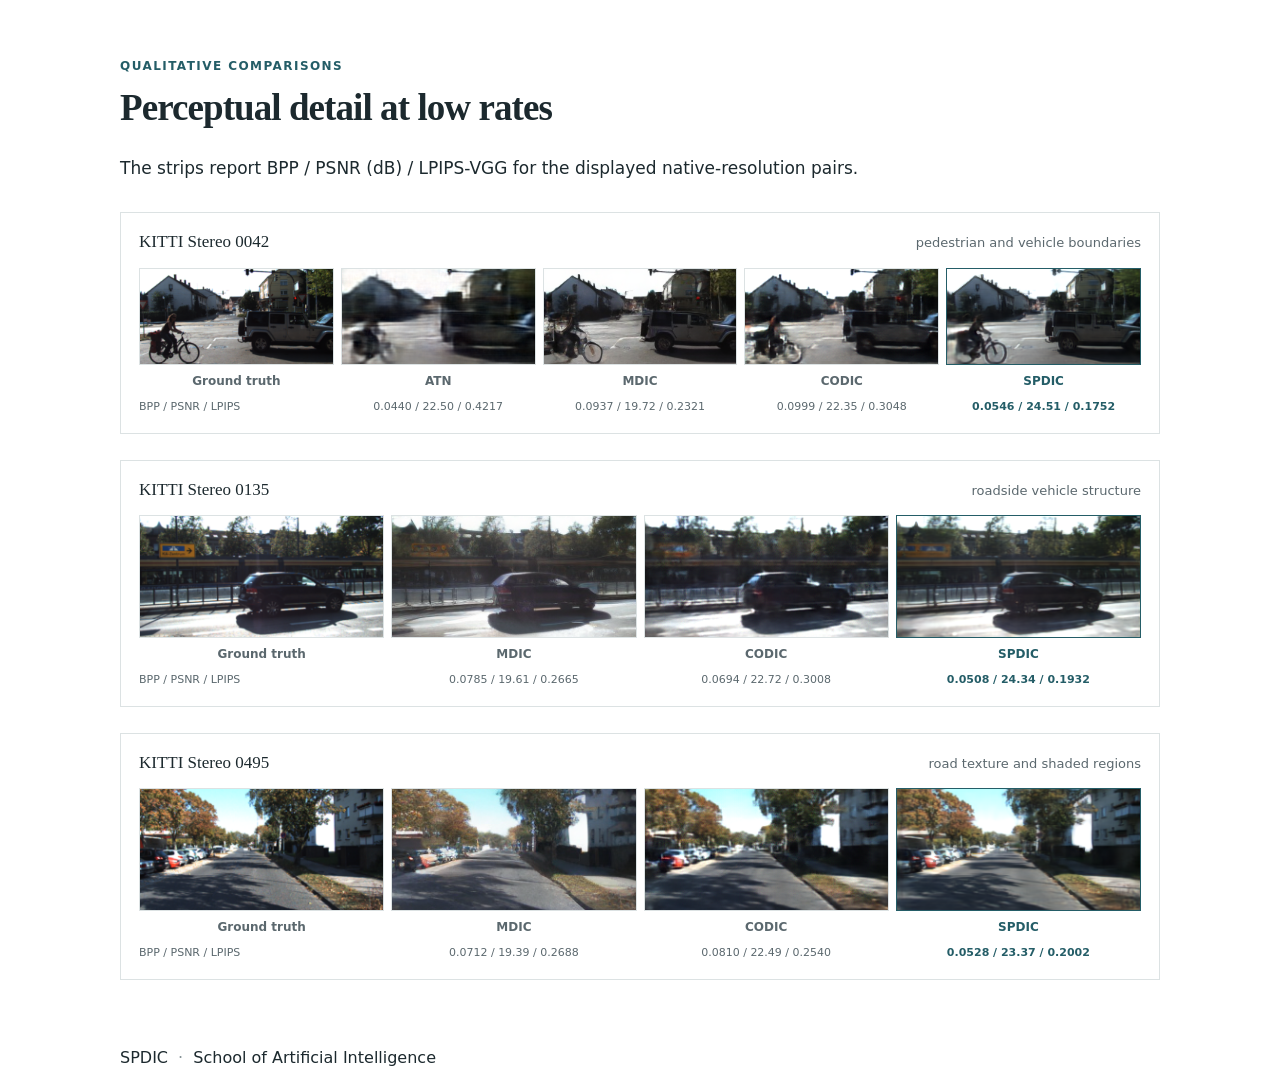
==== commit 0d138a61: "last submit" ====
--- a/index.html
+++ b/index.html
@@ -34,10 +34,9 @@
 
     <div class="container">
       <section class="section overview" aria-labelledby="overview-title">
-        <div class="section-heading"><span class="section-label">Overview</span><h2 id="overview-title">Decoder-side information for perceptual reconstruction</h2></div>
+        <div class="section-heading"><span class="section-label">Overview</span><h2 id="overview-title">Side information for Perception-Distortion Trade-off</h2></div>
         <div class="section-body">
-          <p>Distributed image compression transmits a target image while a correlated image is available only at the decoder. Distortion-oriented reconstruction can suppress uncertain local variation. Restoring that variation without sufficient correspondence to the target, however, may increase pixel error.</p>
-          <p>SPDIC uses controlled stochastic refinement of the target latent. Textual side information conditions the refinement, and multiscale visual side information guides the reconstruction. The two forms of guidance address different aspects of the decoder's uncertainty.</p>
+          <p>Distributed image compression (DIC) reduces transmission cost by exploiting correlated side information (SI) available only at the decoder. Recent perceptual DIC methods improve visual quality through generative modeling, but incur higher pixel distortion. To analyze the role of SI in this trade-off, we develop a local Gaussian analysis that separates two complementary factors: reconstruction scale and target correspondence. Restoring the reconstruction scale toward that of the source improves local distribution matching, whereas stronger target correspondence reduces the distortion incurred by variance restoration. Guided by the analysis, we propose a perceptual DIC framework based on controlled stochastic reconstruction, termed SPDIC, which performs stochastic latent refinement under decoder-side SI guidance. Textual SI conditions a pretrained denoising network during stochastic refinement, while multiscale visual SI provides spatial guidance for reconstruction. Experiments on KITTI Stereo and Cityscapes show perceptual gains across multiple bitrates. Ablation studies further support the roles of stochastic refinement and decoder-side SI.</p>
         </div>
       </section>
 
